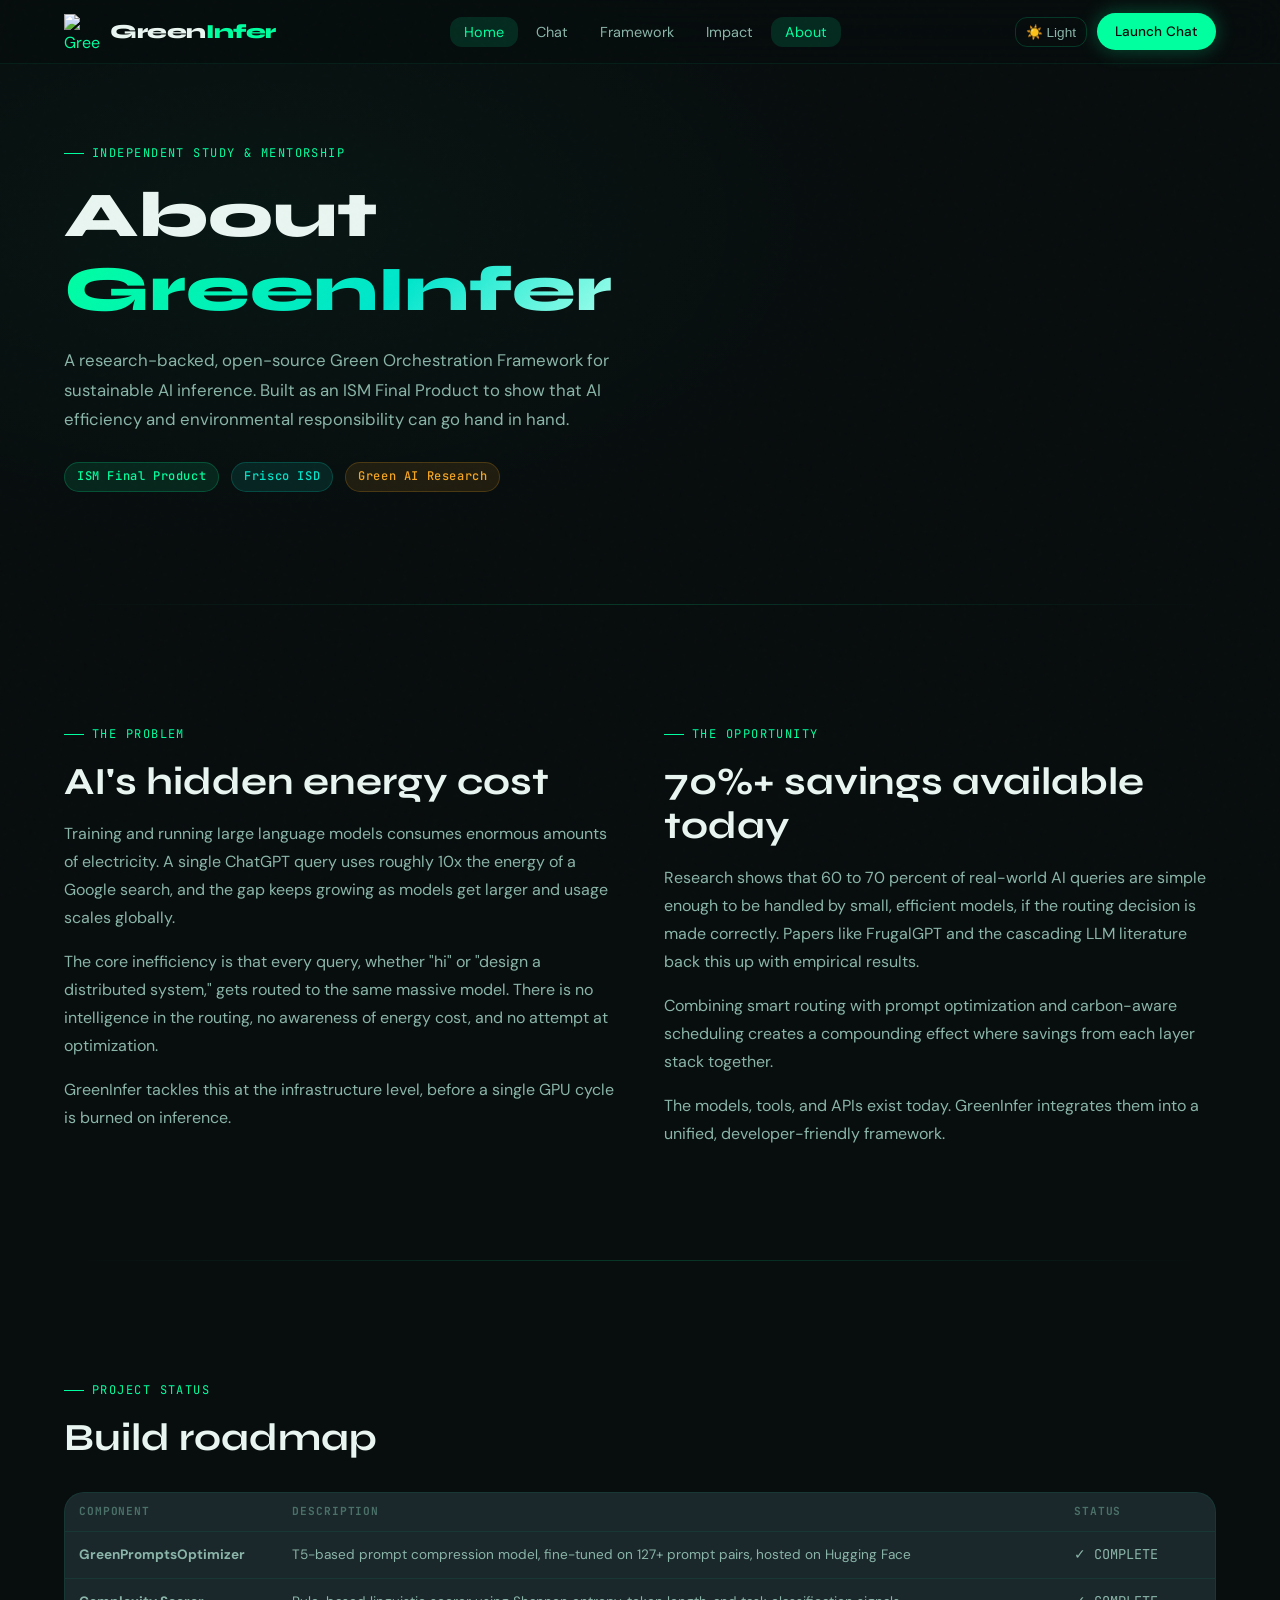
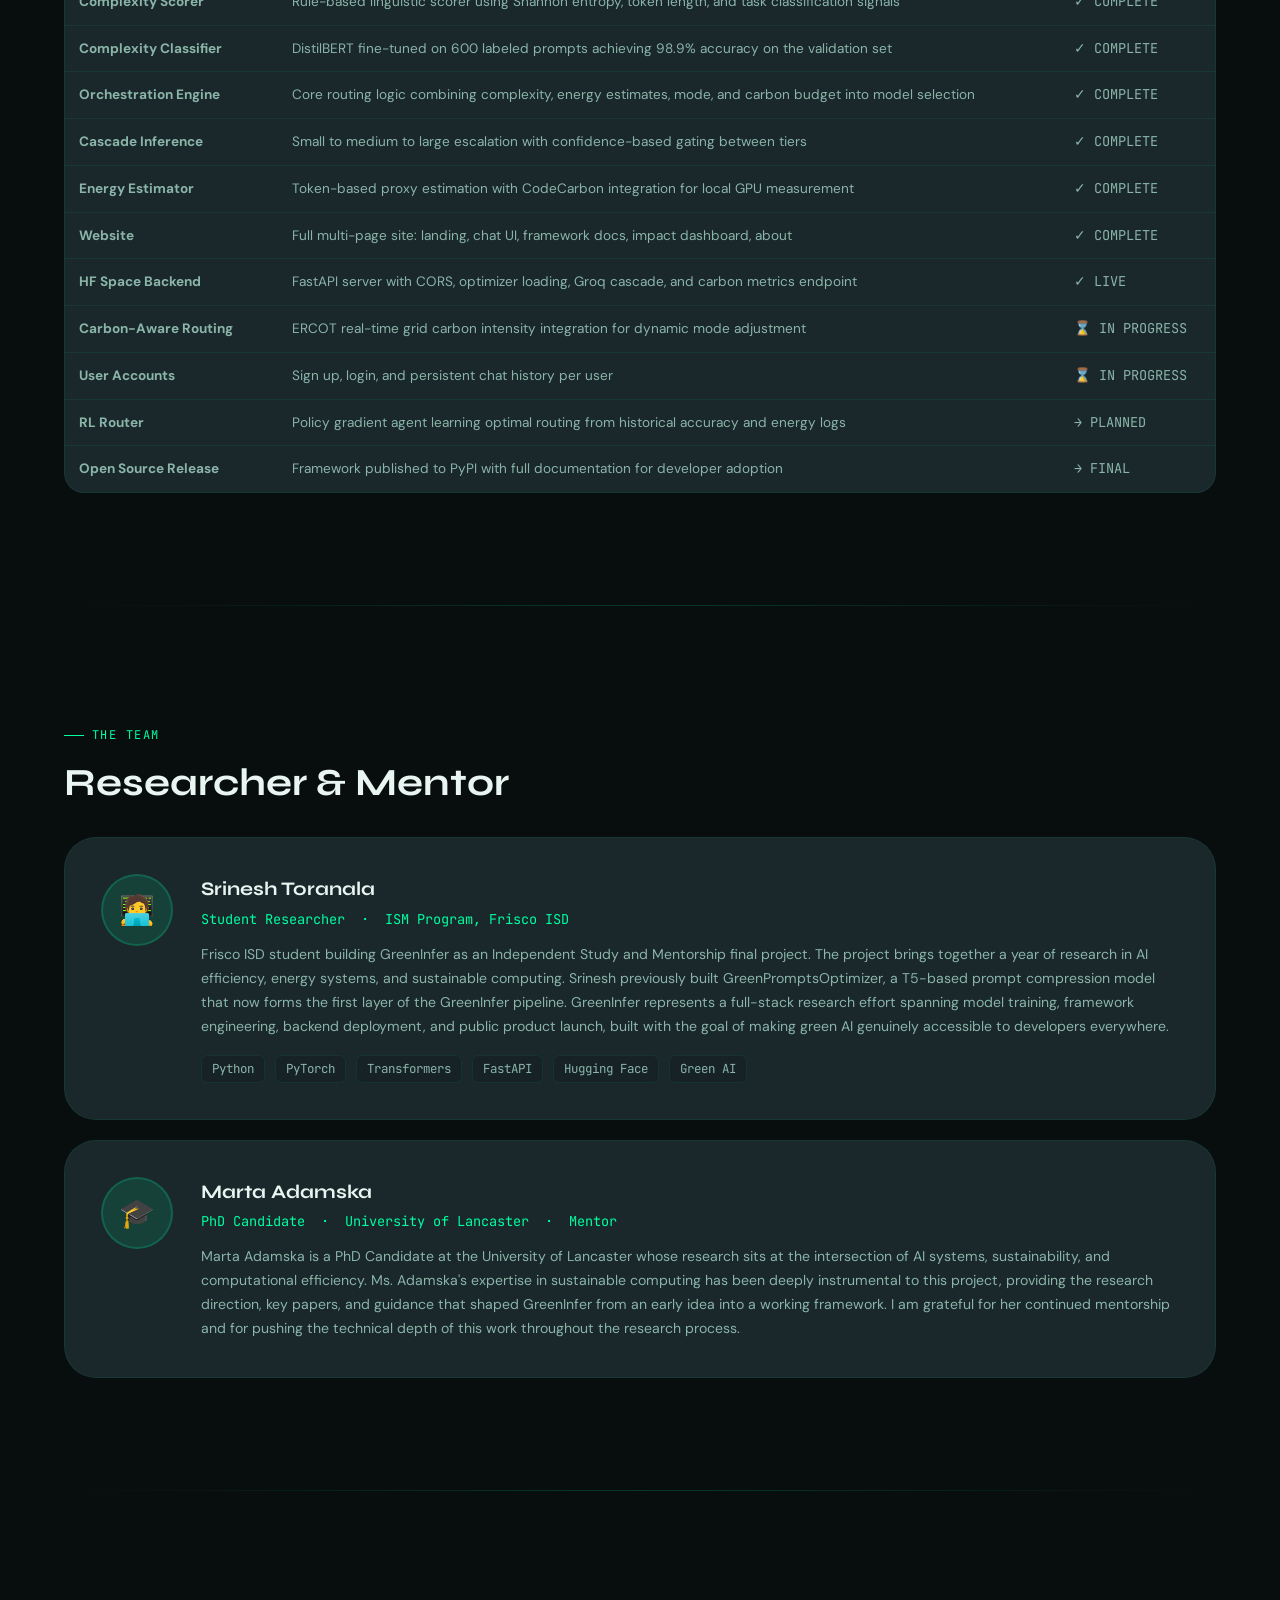
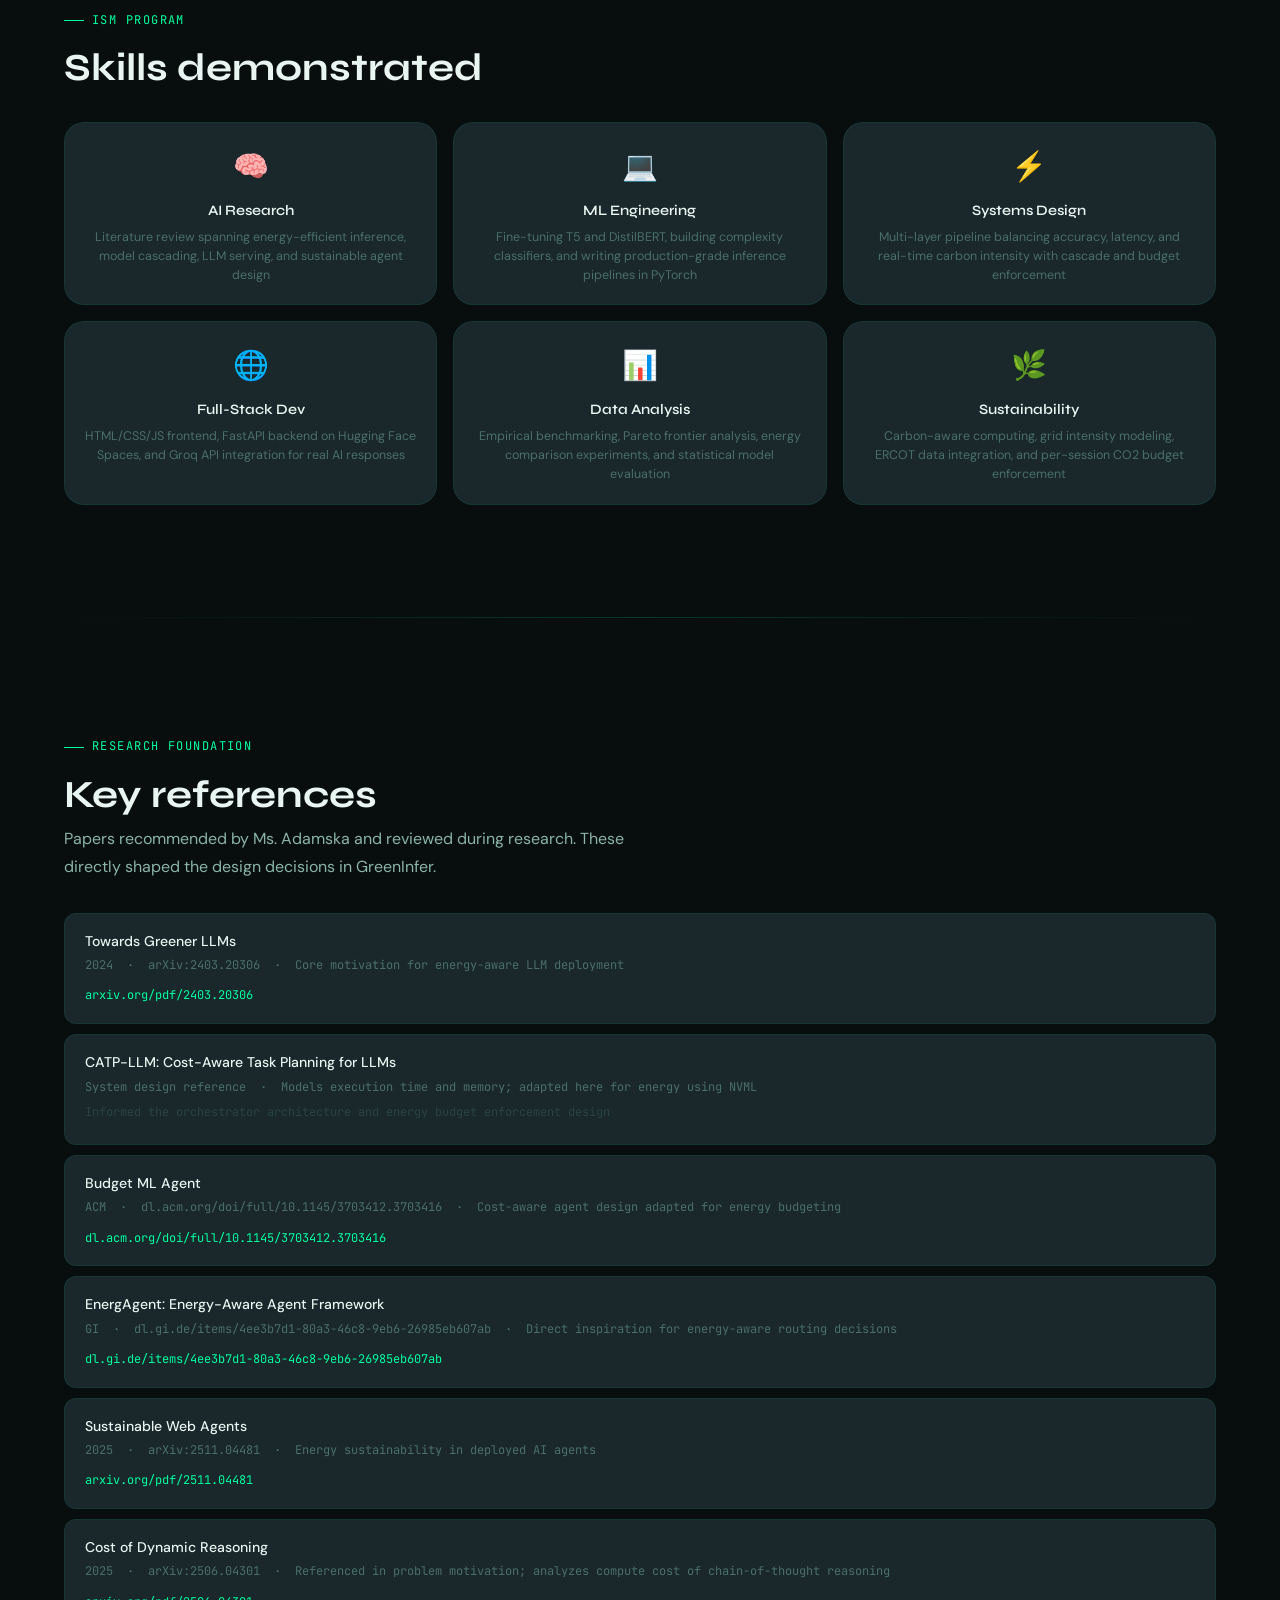
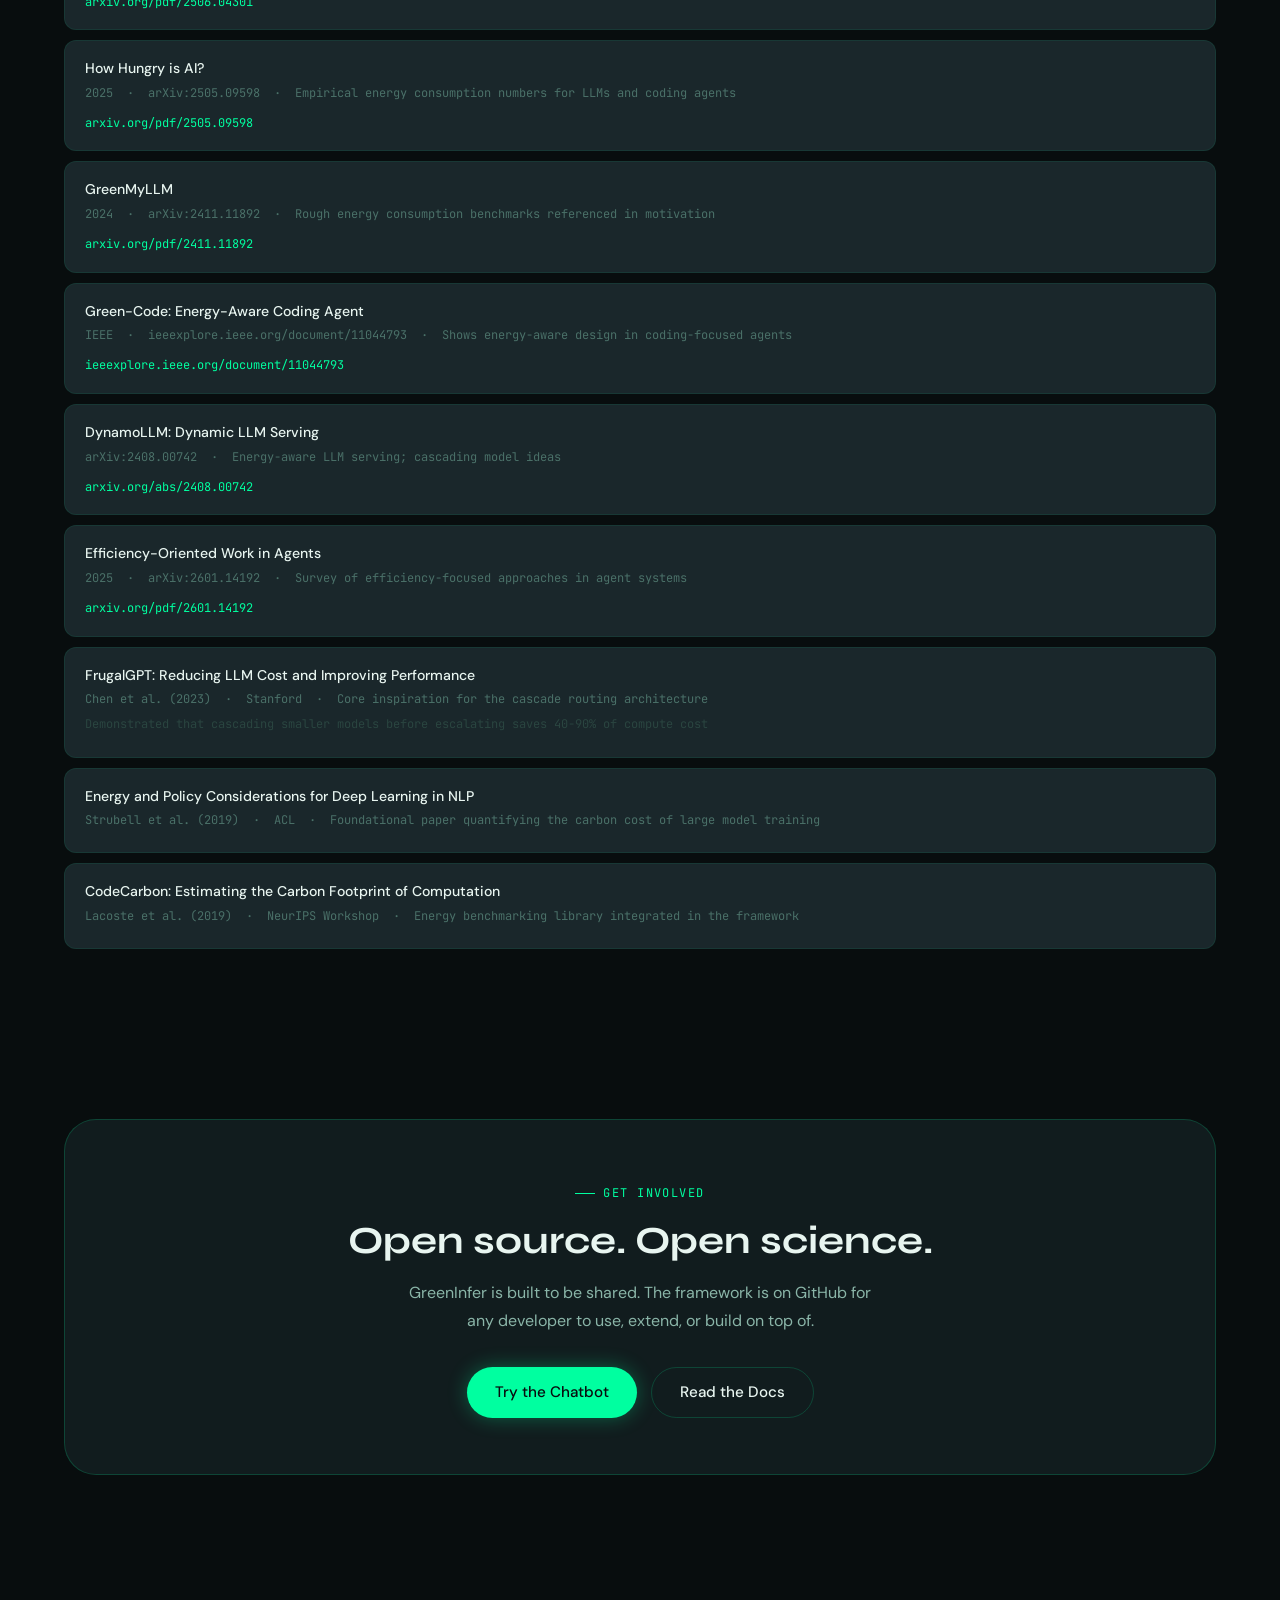
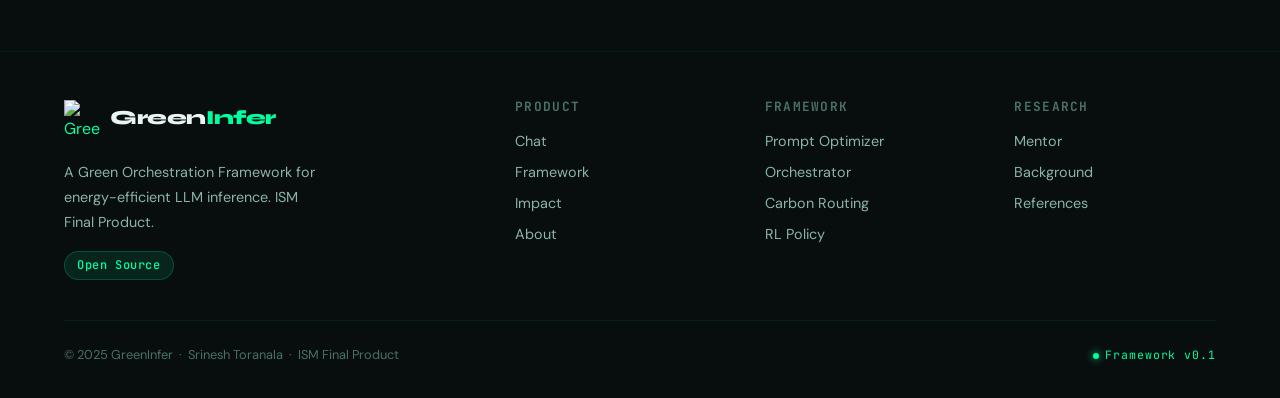
==== docs/about/index.html @ d9e554ce "Rename about.html to index.html" ====
<!DOCTYPE html>
<html lang="en">
<head>
  <meta charset="UTF-8"/>
  <meta name="viewport" content="width=device-width, initial-scale=1.0"/>
  <title>GreenInfer - About the Project</title>
  <meta name="description" content="About GreenInfer - an ISM final product by Srinesh Toranala building a green orchestration framework for sustainable AI."/>
  <style>
@import url('https://fonts.googleapis.com/css2?family=Syne:wght@400;600;700;800&family=DM+Sans:ital,wght@0,300;0,400;0,500;1,300&family=JetBrains+Mono:wght@300;400;500&display=swap');
:root{--bg-void:#080d0e;--bg-deep:#0b1214;--bg-surface:#111c1e;--bg-raised:#172226;--bg-card:#1a272b;--border:rgba(0,255,160,0.08);--border-mid:rgba(0,255,160,0.18);--border-bright:rgba(0,255,160,0.4);--green-core:#00ffa0;--green-soft:#00d484;--green-muted:#009b62;--green-dim:rgba(0,255,160,0.12);--green-glow:rgba(0,255,160,0.06);--teal-accent:#00e5cc;--amber-warn:#f5a623;--red-alert:#ff4d6d;--text-primary:#e8f5f0;--text-secondary:#8ab5a8;--text-muted:#4a7068;--text-dim:#2a4540;--font-display:'Syne',sans-serif;--font-body:'DM Sans',sans-serif;--font-mono:'JetBrains Mono',monospace;--radius-sm:6px;--radius-md:12px;--radius-lg:20px;--radius-xl:32px;--nav-height:64px}
*,*::before,*::after{box-sizing:border-box;margin:0;padding:0}
html{scroll-behavior:smooth}
body{font-family:var(--font-body);background:var(--bg-void);color:var(--text-primary);line-height:1.6;-webkit-font-smoothing:antialiased;overflow-x:hidden}
body.light{--bg-void:#f2f2f2;--bg-deep:#e8e8e8;--bg-surface:#dedede;--bg-raised:#d2d2d2;--bg-card:#c8c8c8;--border:rgba(0,0,0,0.10);--border-mid:rgba(0,0,0,0.18);--text-primary:#0d0d0d;--text-secondary:#1a1a1a;--text-muted:#444444;--text-dim:#666666;--green-core:#008050;--green-soft:#006840;--teal-accent:#006a60;--amber-warn:#b06010}
::-webkit-scrollbar{width:6px;height:6px}
::-webkit-scrollbar-track{background:var(--bg-deep)}
::-webkit-scrollbar-thumb{background:var(--green-muted);border-radius:3px}
::selection{background:rgba(0,255,160,0.2);color:var(--green-core)}
h1,h2,h3,h4,h5{font-family:var(--font-display);font-weight:700;line-height:1.15}
h1{font-size:clamp(2.4rem,5vw,4.2rem);font-weight:800}
h2{font-size:clamp(1.6rem,3vw,2.6rem)}
h3{font-size:clamp(1.1rem,2vw,1.5rem);font-weight:600}
p{color:var(--text-secondary);line-height:1.75}
a{color:var(--green-core);text-decoration:none}
a:hover{color:var(--teal-accent)}
code,pre{font-family:var(--font-mono)}
.mono{font-family:var(--font-mono)}
.green{color:var(--green-core)}
.teal{color:var(--teal-accent)}
.muted{color:var(--text-muted)}
.container{max-width:1200px;margin:0 auto;padding:0 24px}
.btn{display:inline-flex;align-items:center;gap:8px;padding:12px 28px;border-radius:var(--radius-xl);font-family:var(--font-body);font-weight:500;font-size:0.95rem;cursor:pointer;border:none;transition:all 0.2s ease;text-decoration:none;white-space:nowrap}
.btn-primary{background:var(--green-core);color:#080d0e;box-shadow:0 0 20px rgba(0,255,160,0.3)}
.btn-primary:hover{background:#1fffb0;color:#080d0e;transform:translateY(-1px)}
.btn-ghost{background:transparent;color:var(--text-primary);border:1px solid var(--border-mid)}
.btn-ghost:hover{border-color:var(--green-core);color:var(--green-core);background:var(--green-dim)}
.btn-sm{padding:8px 18px;font-size:0.85rem}
.card{background:var(--bg-card);border:1px solid var(--border);border-radius:var(--radius-lg);padding:28px;transition:border-color 0.2s,box-shadow 0.2s}
.card:hover{border-color:var(--border-mid)}
.badge{display:inline-flex;align-items:center;gap:6px;padding:4px 12px;border-radius:var(--radius-xl);font-size:0.75rem;font-weight:500;font-family:var(--font-mono);letter-spacing:0.05em}
.badge-green{background:rgba(0,255,160,0.1);color:var(--green-core);border:1px solid rgba(0,255,160,0.2)}
.badge-teal{background:rgba(0,229,204,0.1);color:var(--teal-accent);border:1px solid rgba(0,229,204,0.2)}
.badge-amber{background:rgba(245,166,35,0.1);color:var(--amber-warn);border:1px solid rgba(245,166,35,0.2)}
.divider{height:1px;background:linear-gradient(90deg,transparent,var(--border-mid),transparent);margin:48px 0}
@keyframes pulse-dot{0%,100%{opacity:1;transform:scale(1)}50%{opacity:0.4;transform:scale(0.7)}}
.pulse-dot{width:8px;height:8px;border-radius:50%;background:var(--green-core);animation:pulse-dot 1.6s ease-in-out infinite;display:inline-block}
.live-badge{display:inline-flex;align-items:center;gap:6px;font-family:var(--font-mono);font-size:0.72rem;color:var(--green-core);letter-spacing:0.08em}
.live-badge::before{content:'';width:6px;height:6px;border-radius:50%;background:var(--green-core);box-shadow:0 0 8px var(--green-core);animation:pulse-dot 1.4s ease-in-out infinite}
.tag{display:inline-block;padding:3px 10px;border-radius:var(--radius-sm);background:var(--bg-raised);color:var(--text-secondary);font-size:0.78rem;font-family:var(--font-mono);border:1px solid var(--border)}
.gradient-text{background:linear-gradient(135deg,var(--green-core) 0%,var(--teal-accent) 60%,#a8ffec 100%);-webkit-background-clip:text;-webkit-text-fill-color:transparent;background-clip:text}
body::before{content:'';position:fixed;inset:0;background-image:url("data:image/svg+xml,%3Csvg viewBox='0 0 200 200' xmlns='http://www.w3.org/2000/svg'%3E%3Cfilter id='n'%3E%3CfeTurbulence type='fractalNoise' baseFrequency='0.9' numOctaves='4' stitchTiles='stitch'/%3E%3C/filter%3E%3Crect width='100%25' height='100%25' filter='url(%23n)' opacity='0.025'/%3E%3C/svg%3E");pointer-events:none;z-index:9999;opacity:0.4}
.nav{position:fixed;top:0;left:0;right:0;z-index:1000;height:var(--nav-height);background:rgba(8,13,14,0.85);backdrop-filter:blur(20px) saturate(1.4);border-bottom:1px solid var(--border);display:flex;align-items:center;transition:background 0.3s}
body.light .nav{background:rgba(240,247,244,0.9)}
.nav-inner{width:100%;max-width:1200px;margin:0 auto;padding:0 24px;display:flex;align-items:center;justify-content:space-between;gap:24px}
.nav-logo{display:flex;align-items:center;gap:10px;text-decoration:none;flex-shrink:0}
.nav-logo-icon{width:36px;height:36px;flex-shrink:0}
.nav-logo-text{font-family:var(--font-display);font-weight:800;font-size:1.25rem;color:var(--text-primary);letter-spacing:-0.02em}
.nav-logo-text span{color:var(--green-core)}
.nav-links{display:flex;align-items:center;gap:4px;list-style:none}
.nav-links a{padding:6px 14px;border-radius:var(--radius-md);color:var(--text-secondary);font-size:0.9rem;font-weight:400;transition:all 0.15s}
.nav-links a:hover,.nav-links a.active{background:var(--green-dim);color:var(--green-core)}
.nav-actions{display:flex;align-items:center;gap:10px;flex-shrink:0}
.theme-toggle{background:none;border:1px solid var(--border-mid);color:var(--text-secondary);cursor:pointer;padding:6px 10px;border-radius:var(--radius-md);font-size:0.85rem;transition:all 0.15s;display:flex;align-items:center;gap:6px}
.theme-toggle:hover{border-color:var(--green-core);color:var(--green-core)}
.nav-mobile-toggle{display:none;background:none;border:none;color:var(--text-primary);cursor:pointer;padding:8px}
.footer{border-top:1px solid var(--border);padding:48px 0 32px;margin-top:80px}
.footer-inner{display:grid;grid-template-columns:2fr 1fr 1fr 1fr;gap:48px}
.footer-brand p{font-size:0.9rem;margin-top:12px;max-width:260px}
.footer-col h4{font-size:0.8rem;letter-spacing:0.1em;text-transform:uppercase;color:var(--text-muted);margin-bottom:16px;font-family:var(--font-mono)}
.footer-col a{display:block;color:var(--text-secondary);font-size:0.9rem;margin-bottom:8px;transition:color 0.15s}
.footer-col a:hover{color:var(--green-core)}
.footer-bottom{margin-top:40px;padding-top:24px;border-top:1px solid var(--border);display:flex;justify-content:space-between;align-items:center;font-size:0.8rem;color:var(--text-muted)}
@keyframes fadeUp{from{opacity:0;transform:translateY(24px)}to{opacity:1;transform:translateY(0)}}
@keyframes floatY{0%,100%{transform:translateY(0)}50%{transform:translateY(-8px)}}
.animate-fadeUp{animation:fadeUp 0.6s ease forwards}
.delay-1{animation-delay:0.1s;opacity:0}
.delay-2{animation-delay:0.2s;opacity:0}
.delay-3{animation-delay:0.3s;opacity:0}
.section{padding:96px 0}
.section-sm{padding:64px 0}
.section-label{display:inline-flex;align-items:center;gap:8px;font-family:var(--font-mono);font-size:0.75rem;letter-spacing:0.12em;text-transform:uppercase;color:var(--green-core);margin-bottom:16px}
.section-label::before{content:'';width:20px;height:1px;background:var(--green-core)}
.grid-2{display:grid;grid-template-columns:1fr 1fr;gap:24px}
.grid-3{display:grid;grid-template-columns:repeat(3,1fr);gap:24px}

/* Page-specific */
.about-hero{padding:calc(var(--nav-height) + 72px) 0 64px;position:relative}
.about-hero-bg{position:absolute;inset:0;background:radial-gradient(ellipse 50% 60% at 20% 40%,rgba(0,255,160,0.04),transparent);pointer-events:none}
.person-card{background:var(--bg-card);border:1px solid var(--border);border-radius:var(--radius-xl);padding:36px;display:flex;gap:28px;align-items:flex-start;transition:border-color 0.2s}
.person-card:hover{border-color:var(--border-mid)}
.person-avatar{width:72px;height:72px;border-radius:50%;background:var(--green-dim);border:2px solid var(--border-mid);display:flex;align-items:center;justify-content:center;font-size:1.8rem;flex-shrink:0}
.person-name{font-family:var(--font-display);font-weight:700;font-size:1.2rem;margin-bottom:4px}
.person-role{font-size:0.85rem;color:var(--green-core);font-family:var(--font-mono);margin-bottom:12px}
.person-bio{font-size:0.88rem;line-height:1.7;color:var(--text-secondary)}
.ism-grid{display:grid;grid-template-columns:repeat(3,1fr);gap:16px}
.ism-card{background:var(--bg-card);border:1px solid var(--border);border-radius:var(--radius-lg);padding:20px;text-align:center;transition:all 0.2s}
.ism-card:hover{border-color:var(--border-mid);transform:translateY(-2px)}
.ism-icon{font-size:1.8rem;margin-bottom:10px}
.ism-title{font-family:var(--font-display);font-weight:600;font-size:0.9rem;margin-bottom:6px}
.ism-desc{font-size:0.78rem;color:var(--text-muted);line-height:1.5}
.ref-item{padding:16px 20px;background:var(--bg-card);border:1px solid var(--border);border-radius:var(--radius-md);margin-bottom:10px;transition:all 0.15s}
.ref-item:hover{border-color:var(--border-mid);transform:translateX(4px)}
.ref-title{font-size:0.88rem;font-weight:500;color:var(--text-primary);margin-bottom:4px}
.ref-meta{font-size:0.75rem;color:var(--text-muted);font-family:var(--font-mono);margin-bottom:6px}
.ref-link{font-size:0.75rem;color:var(--green-core);font-family:var(--font-mono);word-break:break-all}
.ref-link:hover{color:var(--teal-accent)}
.built-table{width:100%;border-collapse:collapse}
.built-table th{padding:10px 14px;text-align:left;font-family:var(--font-mono);font-size:0.7rem;letter-spacing:0.08em;text-transform:uppercase;color:var(--text-muted);border-bottom:1px solid var(--border)}
.built-table td{padding:12px 14px;font-size:0.85rem;color:var(--text-secondary);border-bottom:1px solid var(--border);vertical-align:top}
.built-table tr:last-child td{border-bottom:none}
.built-table tr:hover td{background:rgba(0,255,160,0.02)}
.status-done{color:var(--green-core);font-family:var(--font-mono);font-size:0.78rem}
.status-wip{color:var(--amber-warn);font-family:var(--font-mono);font-size:0.78rem}
.status-next{color:var(--text-dim);font-family:var(--font-mono);font-size:0.78rem}
.scroll-reveal{opacity:0;transform:translateY(24px);transition:opacity 0.6s ease,transform 0.6s ease}
.scroll-reveal.visible{opacity:1;transform:translateY(0)}
@media(max-width:768px){.footer-inner{grid-template-columns:1fr;gap:32px}.footer-bottom{flex-direction:column;gap:8px;text-align:center}.grid-2,.grid-3{grid-template-columns:1fr}.ism-grid{grid-template-columns:1fr 1fr}.person-card{flex-direction:column}.nav-links{display:none}.nav-mobile-toggle{display:flex}}
@media(max-width:480px){.ism-grid{grid-template-columns:1fr}.container{padding:0 16px}}
  </style>
</head>
<body>

<nav class="nav">
  <div class="nav-inner">
    <a href="index.html" class="nav-logo">
      <img src="logo.svg" alt="GreenInfer Logo" class="nav-logo-icon"/>
      <span class="nav-logo-text">Green<span>Infer</span></span>
    </a>
    <ul class="nav-links">
      <li><a href="index.html">Home</a></li>
      <li><a href="chat.html">Chat</a></li>
      <li><a href="framework.html">Framework</a></li>
      <li><a href="impact.html">Impact</a></li>
      <li><a href="about.html" class="active">About</a></li>
    </ul>
    <div class="nav-actions">
      <button class="theme-toggle" id="theme-btn" aria-label="Toggle light mode">☀️ Light</button>
      <a href="chat.html" class="btn btn-primary btn-sm">Launch Chat</a>
    </div>
    <button class="nav-mobile-toggle" id="nav-toggle" aria-label="Toggle menu">
      <svg width="22" height="22" viewBox="0 0 22 22" fill="currentColor"><rect y="3" width="22" height="2" rx="1"/><rect y="10" width="22" height="2" rx="1"/><rect y="17" width="22" height="2" rx="1"/></svg>
    </button>
  </div>
</nav>

<section class="about-hero">
  <div class="about-hero-bg"></div>
  <div class="container">
    <div class="section-label">Independent Study &amp; Mentorship</div>
    <h1 class="animate-fadeUp" style="max-width:640px;margin-bottom:20px;">About<br/><span class="gradient-text">GreenInfer</span></h1>
    <p class="animate-fadeUp delay-1" style="max-width:580px;font-size:1.05rem;margin-bottom:28px;">A research-backed, open-source Green Orchestration Framework for sustainable AI inference. Built as an ISM Final Product to show that AI efficiency and environmental responsibility can go hand in hand.</p>
    <div class="animate-fadeUp delay-2" style="display:flex;gap:12px;flex-wrap:wrap;">
      <span class="badge badge-green">ISM Final Product</span>
      <span class="badge badge-teal">Frisco ISD</span>
      <span class="badge badge-amber">Green AI Research</span>
    </div>
  </div>
</section>

<div class="container"><div class="divider"></div></div>

<section class="section-sm" id="background">
  <div class="container">
    <div class="grid-2" style="gap:48px;align-items:start;">
      <div>
        <div class="section-label">The Problem</div>
        <h2 style="margin-bottom:16px;">AI's hidden energy cost</h2>
        <p style="margin-bottom:16px;">Training and running large language models consumes enormous amounts of electricity. A single ChatGPT query uses roughly 10x the energy of a Google search, and the gap keeps growing as models get larger and usage scales globally.</p>
        <p style="margin-bottom:16px;">The core inefficiency is that every query, whether "hi" or "design a distributed system," gets routed to the same massive model. There is no intelligence in the routing, no awareness of energy cost, and no attempt at optimization.</p>
        <p>GreenInfer tackles this at the infrastructure level, before a single GPU cycle is burned on inference.</p>
      </div>
      <div>
        <div class="section-label">The Opportunity</div>
        <h2 style="margin-bottom:16px;">70%+ savings available today</h2>
        <p style="margin-bottom:16px;">Research shows that 60 to 70 percent of real-world AI queries are simple enough to be handled by small, efficient models, if the routing decision is made correctly. Papers like FrugalGPT and the cascading LLM literature back this up with empirical results.</p>
        <p style="margin-bottom:16px;">Combining smart routing with prompt optimization and carbon-aware scheduling creates a compounding effect where savings from each layer stack together.</p>
        <p>The models, tools, and APIs exist today. GreenInfer integrates them into a unified, developer-friendly framework.</p>
      </div>
    </div>
  </div>
</section>

<div class="container"><div class="divider"></div></div>

<section class="section-sm">
  <div class="container">
    <div class="section-label">Project Status</div>
    <h2 style="margin-bottom:32px;">Build roadmap</h2>
    <div style="background:var(--bg-card);border:1px solid var(--border);border-radius:var(--radius-lg);overflow:hidden;" class="scroll-reveal">
      <table class="built-table">
        <thead><tr><th>Component</th><th>Description</th><th>Status</th></tr></thead>
        <tbody>
          <tr><td><strong>GreenPromptsOptimizer</strong></td><td>T5-based prompt compression model, fine-tuned on 127+ prompt pairs, hosted on Hugging Face</td><td class="status-done">&#10003; COMPLETE</td></tr>
          <tr><td><strong>Complexity Scorer</strong></td><td>Rule-based linguistic scorer using Shannon entropy, token length, and task classification signals</td><td class="status-done">&#10003; COMPLETE</td></tr>
          <tr><td><strong>Complexity Classifier</strong></td><td>DistilBERT fine-tuned on 600 labeled prompts achieving 98.9% accuracy on the validation set</td><td class="status-done">&#10003; COMPLETE</td></tr>
          <tr><td><strong>Orchestration Engine</strong></td><td>Core routing logic combining complexity, energy estimates, mode, and carbon budget into model selection</td><td class="status-done">&#10003; COMPLETE</td></tr>
          <tr><td><strong>Cascade Inference</strong></td><td>Small to medium to large escalation with confidence-based gating between tiers</td><td class="status-done">&#10003; COMPLETE</td></tr>
          <tr><td><strong>Energy Estimator</strong></td><td>Token-based proxy estimation with CodeCarbon integration for local GPU measurement</td><td class="status-done">&#10003; COMPLETE</td></tr>
          <tr><td><strong>Website</strong></td><td>Full multi-page site: landing, chat UI, framework docs, impact dashboard, about</td><td class="status-done">&#10003; COMPLETE</td></tr>
          <tr><td><strong>HF Space Backend</strong></td><td>FastAPI server with CORS, optimizer loading, Groq cascade, and carbon metrics endpoint</td><td class="status-done">&#10003; LIVE</td></tr>
          <tr><td><strong>Carbon-Aware Routing</strong></td><td>ERCOT real-time grid carbon intensity integration for dynamic mode adjustment</td><td class="status-wip">&#8987; IN PROGRESS</td></tr>
          <tr><td><strong>User Accounts</strong></td><td>Sign up, login, and persistent chat history per user</td><td class="status-wip">&#8987; IN PROGRESS</td></tr>
          <tr><td><strong>RL Router</strong></td><td>Policy gradient agent learning optimal routing from historical accuracy and energy logs</td><td class="status-next">&#8594; PLANNED</td></tr>
          <tr><td><strong>Open Source Release</strong></td><td>Framework published to PyPI with full documentation for developer adoption</td><td class="status-next">&#8594; FINAL</td></tr>
        </tbody>
      </table>
    </div>
  </div>
</section>

<div class="container"><div class="divider"></div></div>

<section class="section-sm">
  <div class="container">
    <div class="section-label">The Team</div>
    <h2 style="margin-bottom:32px;">Researcher &amp; Mentor</h2>
    <div style="display:flex;flex-direction:column;gap:20px;">

      <div class="person-card scroll-reveal">
        <div class="person-avatar">&#129489;&#8205;&#128187;</div>
        <div>
          <div class="person-name">Srinesh Toranala</div>
          <div class="person-role">Student Researcher &nbsp;&#183;&nbsp; ISM Program, Frisco ISD</div>
          <p class="person-bio">Frisco ISD student building GreenInfer as an Independent Study and Mentorship final project. The project brings together a year of research in AI efficiency, energy systems, and sustainable computing. Srinesh previously built GreenPromptsOptimizer, a T5-based prompt compression model that now forms the first layer of the GreenInfer pipeline. GreenInfer represents a full-stack research effort spanning model training, framework engineering, backend deployment, and public product launch, built with the goal of making green AI genuinely accessible to developers everywhere.</p>
          <div style="margin-top:16px;display:flex;gap:10px;flex-wrap:wrap;">
            <span class="tag">Python</span><span class="tag">PyTorch</span><span class="tag">Transformers</span><span class="tag">FastAPI</span><span class="tag">Hugging Face</span><span class="tag">Green AI</span>
          </div>
        </div>
      </div>

      <div class="person-card scroll-reveal" id="mentor">
        <div class="person-avatar">&#127891;</div>
        <div>
          <div class="person-name">Marta Adamska</div>
          <div class="person-role">PhD Candidate &nbsp;&#183;&nbsp; University of Lancaster &nbsp;&#183;&nbsp; Mentor</div>
          <p class="person-bio">Marta Adamska is a PhD Candidate at the University of Lancaster whose research sits at the intersection of AI systems, sustainability, and computational efficiency. Ms. Adamska's expertise in sustainable computing has been deeply instrumental to this project, providing the research direction, key papers, and guidance that shaped GreenInfer from an early idea into a working framework. I am grateful for her continued mentorship and for pushing the technical depth of this work throughout the research process.</p>
        </div>
      </div>
    </div>
  </div>
</section>

<div class="container"><div class="divider"></div></div>

<section class="section-sm">
  <div class="container">
    <div class="section-label">ISM Program</div>
    <h2 style="margin-bottom:32px;">Skills demonstrated</h2>
    <div class="ism-grid scroll-reveal">
      <div class="ism-card"><div class="ism-icon">&#129504;</div><div class="ism-title">AI Research</div><div class="ism-desc">Literature review spanning energy-efficient inference, model cascading, LLM serving, and sustainable agent design</div></div>
      <div class="ism-card"><div class="ism-icon">&#128187;</div><div class="ism-title">ML Engineering</div><div class="ism-desc">Fine-tuning T5 and DistilBERT, building complexity classifiers, and writing production-grade inference pipelines in PyTorch</div></div>
      <div class="ism-card"><div class="ism-icon">&#9889;</div><div class="ism-title">Systems Design</div><div class="ism-desc">Multi-layer pipeline balancing accuracy, latency, and real-time carbon intensity with cascade and budget enforcement</div></div>
      <div class="ism-card"><div class="ism-icon">&#127760;</div><div class="ism-title">Full-Stack Dev</div><div class="ism-desc">HTML/CSS/JS frontend, FastAPI backend on Hugging Face Spaces, and Groq API integration for real AI responses</div></div>
      <div class="ism-card"><div class="ism-icon">&#128202;</div><div class="ism-title">Data Analysis</div><div class="ism-desc">Empirical benchmarking, Pareto frontier analysis, energy comparison experiments, and statistical model evaluation</div></div>
      <div class="ism-card"><div class="ism-icon">&#127807;</div><div class="ism-title">Sustainability</div><div class="ism-desc">Carbon-aware computing, grid intensity modeling, ERCOT data integration, and per-session CO2 budget enforcement</div></div>
    </div>
  </div>
</section>

<div class="container"><div class="divider"></div></div>

<section class="section-sm" id="papers">
  <div class="container">
    <div class="section-label">Research Foundation</div>
    <h2 style="margin-bottom:8px;">Key references</h2>
    <p style="margin-bottom:32px;max-width:600px;">Papers recommended by Ms. Adamska and reviewed during research. These directly shaped the design decisions in GreenInfer.</p>
    <div class="scroll-reveal">

      <div class="ref-item">
        <div class="ref-title">Towards Greener LLMs</div>
        <div class="ref-meta">2024 &nbsp;&#183;&nbsp; arXiv:2403.20306 &nbsp;&#183;&nbsp; Core motivation for energy-aware LLM deployment</div>
        <a href="https://arxiv.org/pdf/2403.20306" target="_blank" rel="noopener" class="ref-link">arxiv.org/pdf/2403.20306</a>
      </div>

      <div class="ref-item">
        <div class="ref-title">CATP-LLM: Cost-Aware Task Planning for LLMs</div>
        <div class="ref-meta">System design reference &nbsp;&#183;&nbsp; Models execution time and memory; adapted here for energy using NVML</div>
        <div class="ref-meta" style="margin-top:4px;color:var(--text-dim)">Informed the orchestrator architecture and energy budget enforcement design</div>
      </div>

      <div class="ref-item">
        <div class="ref-title">Budget ML Agent</div>
        <div class="ref-meta">ACM &nbsp;&#183;&nbsp; dl.acm.org/doi/full/10.1145/3703412.3703416 &nbsp;&#183;&nbsp; Cost-aware agent design adapted for energy budgeting</div>
        <a href="https://dl.acm.org/doi/full/10.1145/3703412.3703416" target="_blank" rel="noopener" class="ref-link">dl.acm.org/doi/full/10.1145/3703412.3703416</a>
      </div>

      <div class="ref-item">
        <div class="ref-title">EnergAgent: Energy-Aware Agent Framework</div>
        <div class="ref-meta">GI &nbsp;&#183;&nbsp; dl.gi.de/items/4ee3b7d1-80a3-46c8-9eb6-26985eb607ab &nbsp;&#183;&nbsp; Direct inspiration for energy-aware routing decisions</div>
        <a href="https://dl.gi.de/items/4ee3b7d1-80a3-46c8-9eb6-26985eb607ab" target="_blank" rel="noopener" class="ref-link">dl.gi.de/items/4ee3b7d1-80a3-46c8-9eb6-26985eb607ab</a>
      </div>

      <div class="ref-item">
        <div class="ref-title">Sustainable Web Agents</div>
        <div class="ref-meta">2025 &nbsp;&#183;&nbsp; arXiv:2511.04481 &nbsp;&#183;&nbsp; Energy sustainability in deployed AI agents</div>
        <a href="https://arxiv.org/pdf/2511.04481" target="_blank" rel="noopener" class="ref-link">arxiv.org/pdf/2511.04481</a>
      </div>

      <div class="ref-item">
        <div class="ref-title">Cost of Dynamic Reasoning</div>
        <div class="ref-meta">2025 &nbsp;&#183;&nbsp; arXiv:2506.04301 &nbsp;&#183;&nbsp; Referenced in problem motivation; analyzes compute cost of chain-of-thought reasoning</div>
        <a href="https://arxiv.org/pdf/2506.04301" target="_blank" rel="noopener" class="ref-link">arxiv.org/pdf/2506.04301</a>
      </div>

      <div class="ref-item">
        <div class="ref-title">How Hungry is AI?</div>
        <div class="ref-meta">2025 &nbsp;&#183;&nbsp; arXiv:2505.09598 &nbsp;&#183;&nbsp; Empirical energy consumption numbers for LLMs and coding agents</div>
        <a href="https://arxiv.org/pdf/2505.09598" target="_blank" rel="noopener" class="ref-link">arxiv.org/pdf/2505.09598</a>
      </div>

      <div class="ref-item">
        <div class="ref-title">GreenMyLLM</div>
        <div class="ref-meta">2024 &nbsp;&#183;&nbsp; arXiv:2411.11892 &nbsp;&#183;&nbsp; Rough energy consumption benchmarks referenced in motivation</div>
        <a href="https://arxiv.org/pdf/2411.11892" target="_blank" rel="noopener" class="ref-link">arxiv.org/pdf/2411.11892</a>
      </div>

      <div class="ref-item">
        <div class="ref-title">Green-Code: Energy-Aware Coding Agent</div>
        <div class="ref-meta">IEEE &nbsp;&#183;&nbsp; ieeexplore.ieee.org/document/11044793 &nbsp;&#183;&nbsp; Shows energy-aware design in coding-focused agents</div>
        <a href="https://ieeexplore.ieee.org/document/11044793" target="_blank" rel="noopener" class="ref-link">ieeexplore.ieee.org/document/11044793</a>
      </div>

      <div class="ref-item">
        <div class="ref-title">DynamoLLM: Dynamic LLM Serving</div>
        <div class="ref-meta">arXiv:2408.00742 &nbsp;&#183;&nbsp; Energy-aware LLM serving; cascading model ideas</div>
        <a href="https://arxiv.org/abs/2408.00742" target="_blank" rel="noopener" class="ref-link">arxiv.org/abs/2408.00742</a>
      </div>

      <div class="ref-item">
        <div class="ref-title">Efficiency-Oriented Work in Agents</div>
        <div class="ref-meta">2025 &nbsp;&#183;&nbsp; arXiv:2601.14192 &nbsp;&#183;&nbsp; Survey of efficiency-focused approaches in agent systems</div>
        <a href="https://arxiv.org/pdf/2601.14192" target="_blank" rel="noopener" class="ref-link">arxiv.org/pdf/2601.14192</a>
      </div>

      <div class="ref-item">
        <div class="ref-title">FrugalGPT: Reducing LLM Cost and Improving Performance</div>
        <div class="ref-meta">Chen et al. (2023) &nbsp;&#183;&nbsp; Stanford &nbsp;&#183;&nbsp; Core inspiration for the cascade routing architecture</div>
        <div class="ref-meta" style="margin-top:4px;color:var(--text-dim)">Demonstrated that cascading smaller models before escalating saves 40-90% of compute cost</div>
      </div>

      <div class="ref-item">
        <div class="ref-title">Energy and Policy Considerations for Deep Learning in NLP</div>
        <div class="ref-meta">Strubell et al. (2019) &nbsp;&#183;&nbsp; ACL &nbsp;&#183;&nbsp; Foundational paper quantifying the carbon cost of large model training</div>
      </div>

      <div class="ref-item">
        <div class="ref-title">CodeCarbon: Estimating the Carbon Footprint of Computation</div>
        <div class="ref-meta">Lacoste et al. (2019) &nbsp;&#183;&nbsp; NeurIPS Workshop &nbsp;&#183;&nbsp; Energy benchmarking library integrated in the framework</div>
      </div>

    </div>
  </div>
</section>

<section class="section">
  <div class="container">
    <div style="background:var(--bg-surface);border:1px solid var(--border-mid);border-radius:var(--radius-xl);padding:56px;text-align:center;" class="scroll-reveal">
      <div class="section-label" style="justify-content:center;">Get Involved</div>
      <h2 style="margin-bottom:16px;">Open source. Open science.</h2>
      <p style="max-width:480px;margin:0 auto 32px;">GreenInfer is built to be shared. The framework is on GitHub for any developer to use, extend, or build on top of.</p>
      <div style="display:flex;gap:14px;justify-content:center;flex-wrap:wrap;">
        <a href="chat.html" class="btn btn-primary">Try the Chatbot</a>
        <a href="framework.html" class="btn btn-ghost">Read the Docs</a>
      </div>
    </div>
  </div>
</section>

<footer class="footer">
  <div class="container">
    <div class="footer-inner">
      <div class="footer-brand">
        <a href="index.html" class="nav-logo" style="margin-bottom:12px;display:inline-flex;">
          <img src="logo.svg" alt="GreenInfer" class="nav-logo-icon"/>
          <span class="nav-logo-text">Green<span>Infer</span></span>
        </a>
        <p>A Green Orchestration Framework for energy-efficient LLM inference. ISM Final Product.</p>
        <div style="margin-top:16px;"><span class="badge badge-green">Open Source</span></div>
      </div>
      <div class="footer-col">
        <h4>Product</h4>
        <a href="chat.html">Chat</a><a href="framework.html">Framework</a><a href="impact.html">Impact</a><a href="about.html">About</a>
      </div>
      <div class="footer-col">
        <h4>Framework</h4>
        <a href="framework.html#optimizer">Prompt Optimizer</a><a href="framework.html#orchestrator">Orchestrator</a><a href="framework.html#routing">Carbon Routing</a><a href="framework.html#rl">RL Policy</a>
      </div>
      <div class="footer-col">
        <h4>Research</h4>
        <a href="#mentor">Mentor</a><a href="#background">Background</a><a href="#papers">References</a>
      </div>
    </div>
    <div class="footer-bottom">
      <span>&#169; 2025 GreenInfer &nbsp;&#183;&nbsp; Srinesh Toranala &nbsp;&#183;&nbsp; ISM Final Product</span>
      <span class="live-badge">Framework v0.1</span>
    </div>
  </div>
</footer>

<script>
function setActiveNav(){const p=window.location.pathname.split('/').pop()||'index.html';document.querySelectorAll('.nav-links a').forEach(a=>{if(a.getAttribute('href')===p)a.classList.add('active')})}
function initScrollReveal(){const o=new IntersectionObserver(e=>{e.forEach(en=>{if(en.isIntersecting){en.target.classList.add('visible');o.unobserve(en.target)}})},{threshold:0.1,rootMargin:'0px 0px -40px 0px'});document.querySelectorAll('.scroll-reveal').forEach(el=>o.observe(el))}
function initMobileNav(){const t=document.getElementById('nav-toggle');const n=document.querySelector('.nav-links');if(!t)return;t.addEventListener('click',()=>{n.style.display=n.style.display==='flex'?'none':'flex';n.style.flexDirection='column';n.style.position='absolute';n.style.top='64px';n.style.left='0';n.style.right='0';n.style.background='rgba(8,13,14,0.98)';n.style.padding='16px';n.style.borderBottom='1px solid rgba(0,255,160,0.1)'})}
function initTheme(){const btn=document.getElementById('theme-btn');const saved=localStorage.getItem('gi-theme');if(saved==='light'){document.body.classList.add('light');btn.textContent='🌙 Dark'}btn.addEventListener('click',()=>{document.body.classList.toggle('light');const isLight=document.body.classList.contains('light');localStorage.setItem('gi-theme',isLight?'light':'dark');btn.textContent=isLight?'🌙 Dark':'☀️ Light'})}
document.addEventListener('DOMContentLoaded',()=>{setActiveNav();initScrollReveal();initMobileNav();initTheme()});
</script>
</body>
</html>
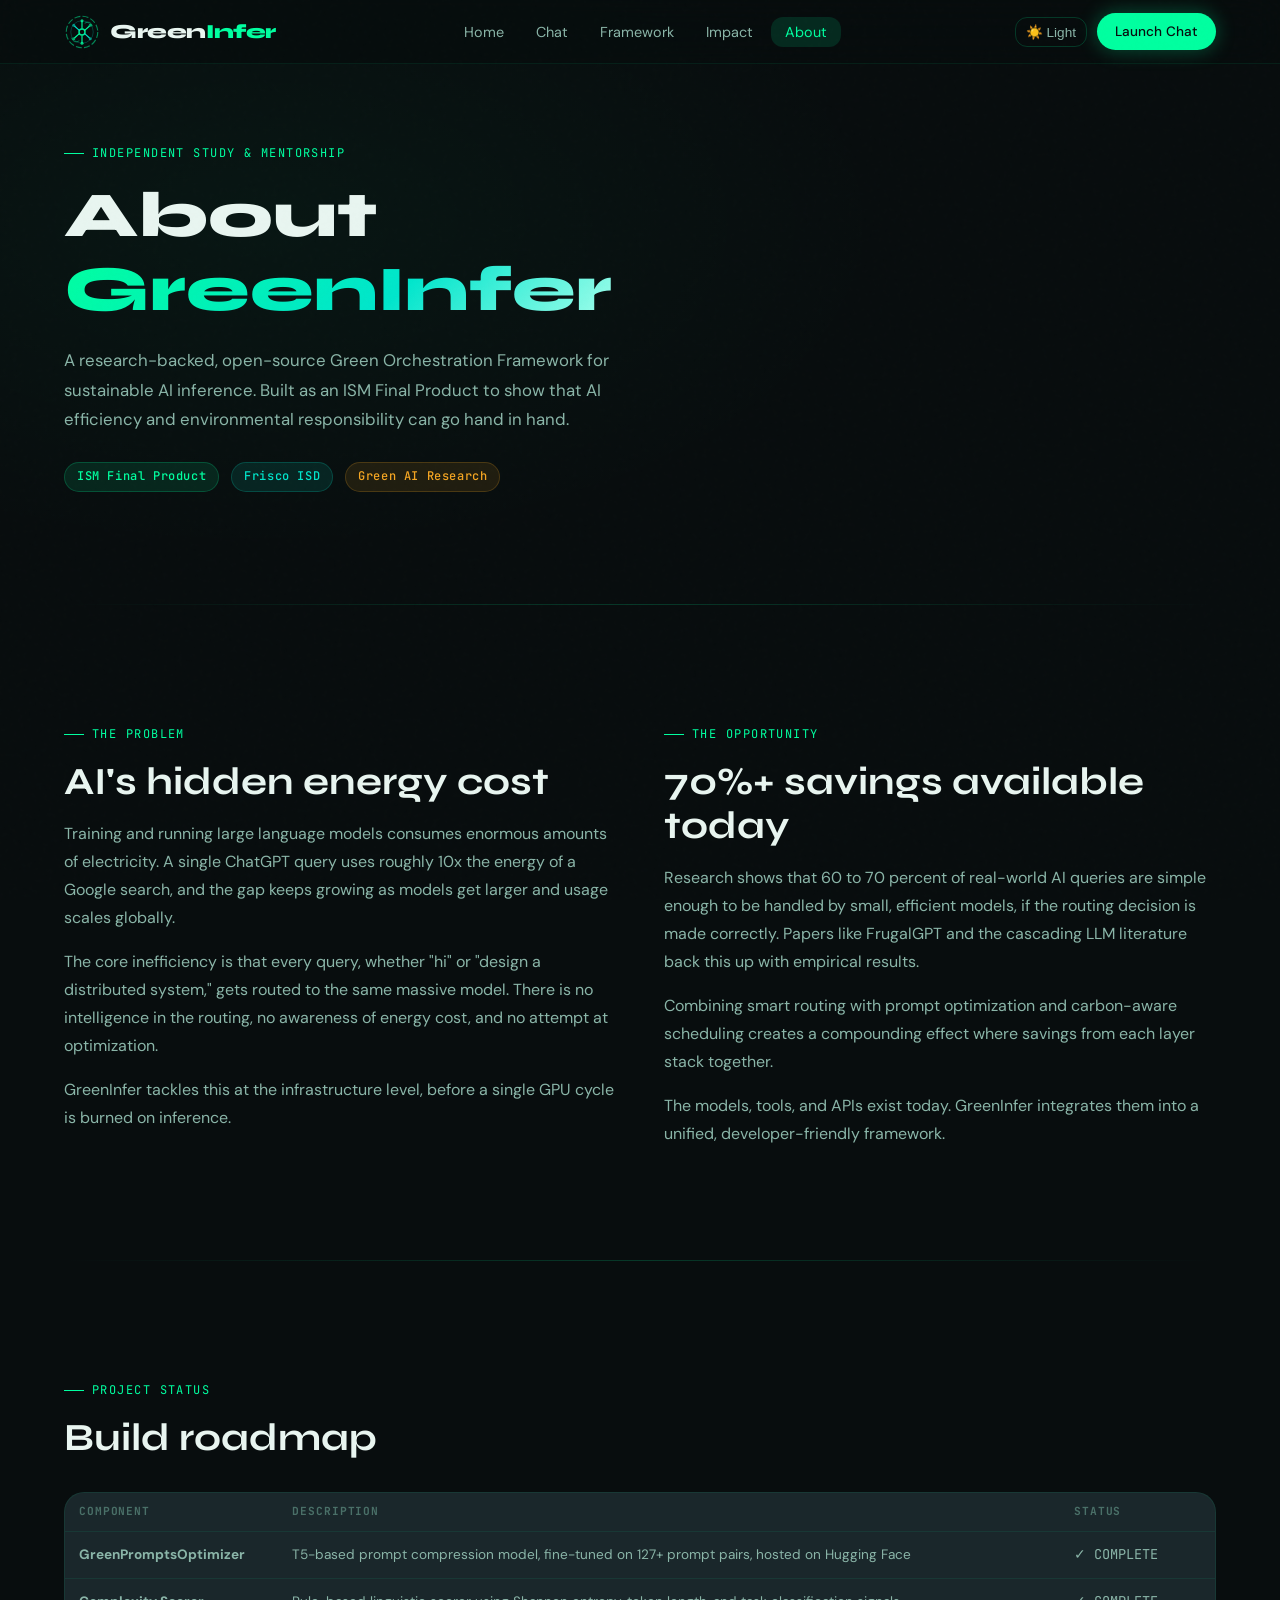
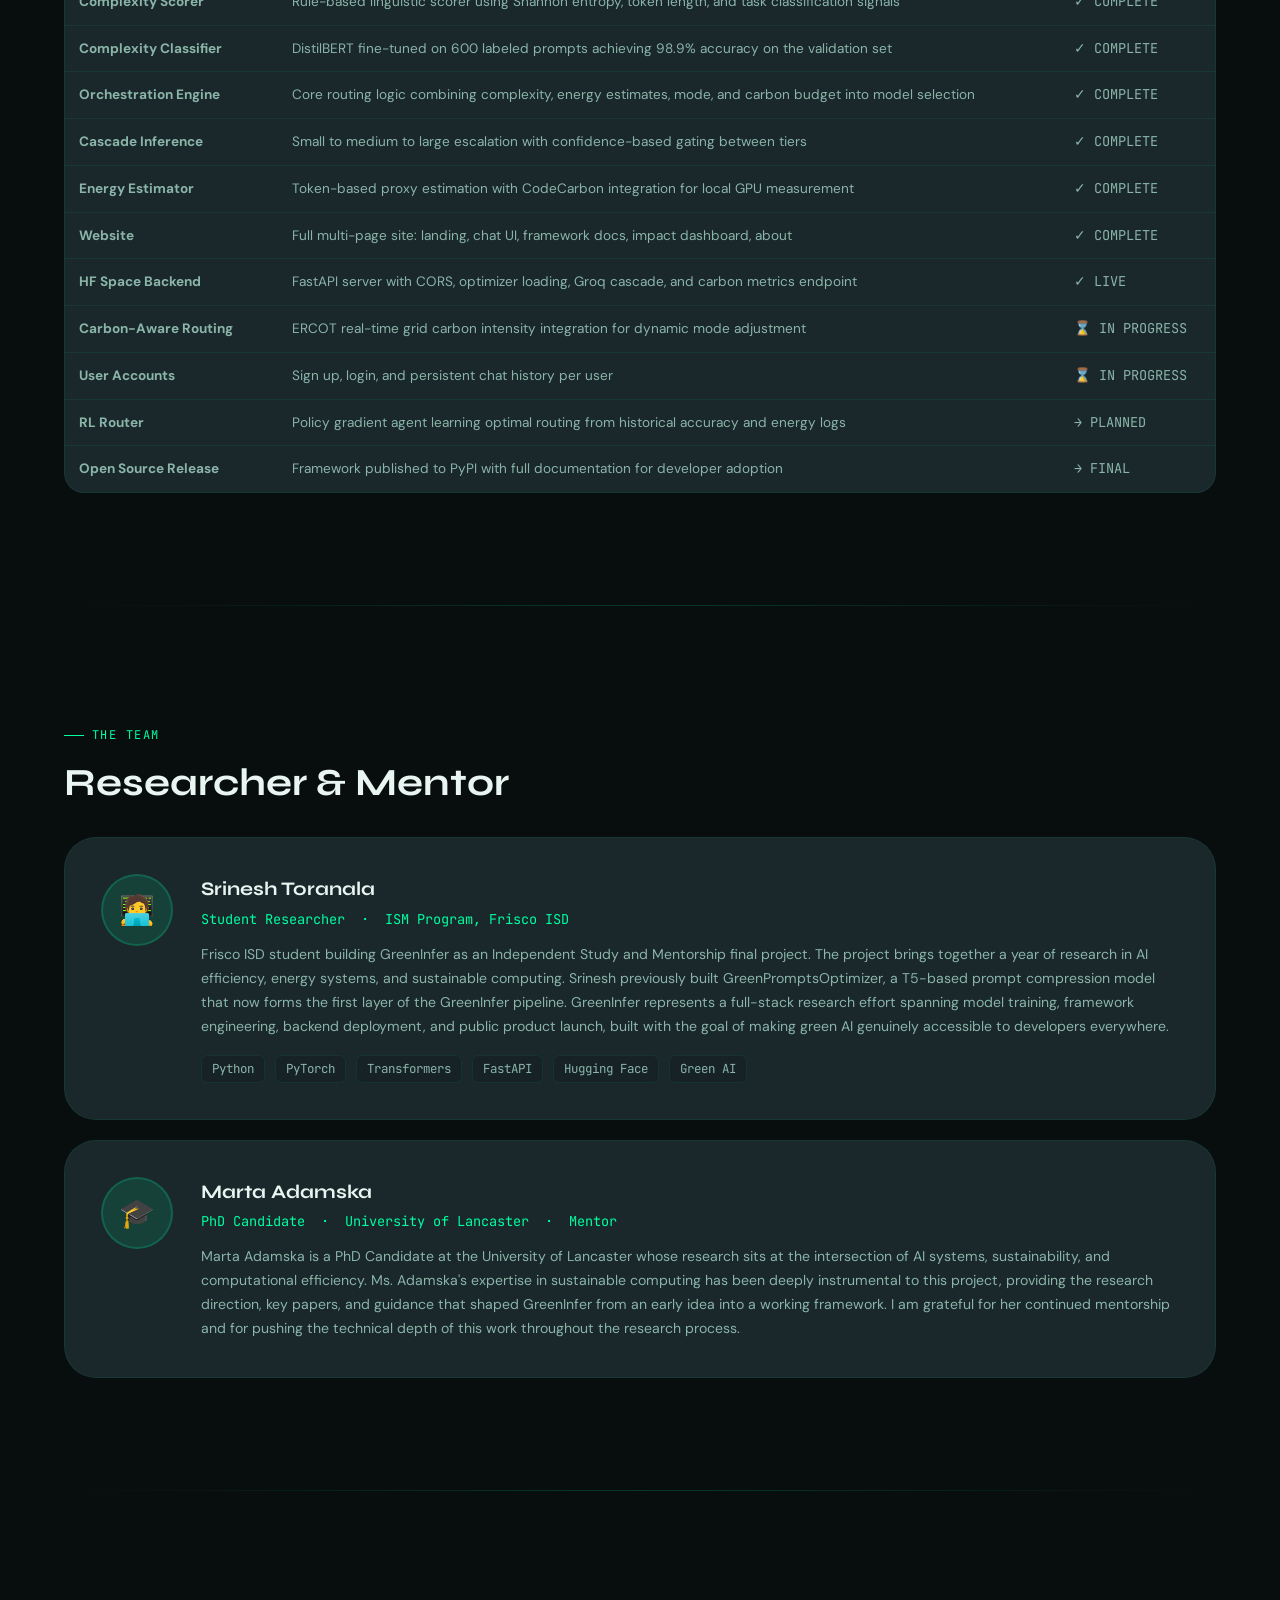
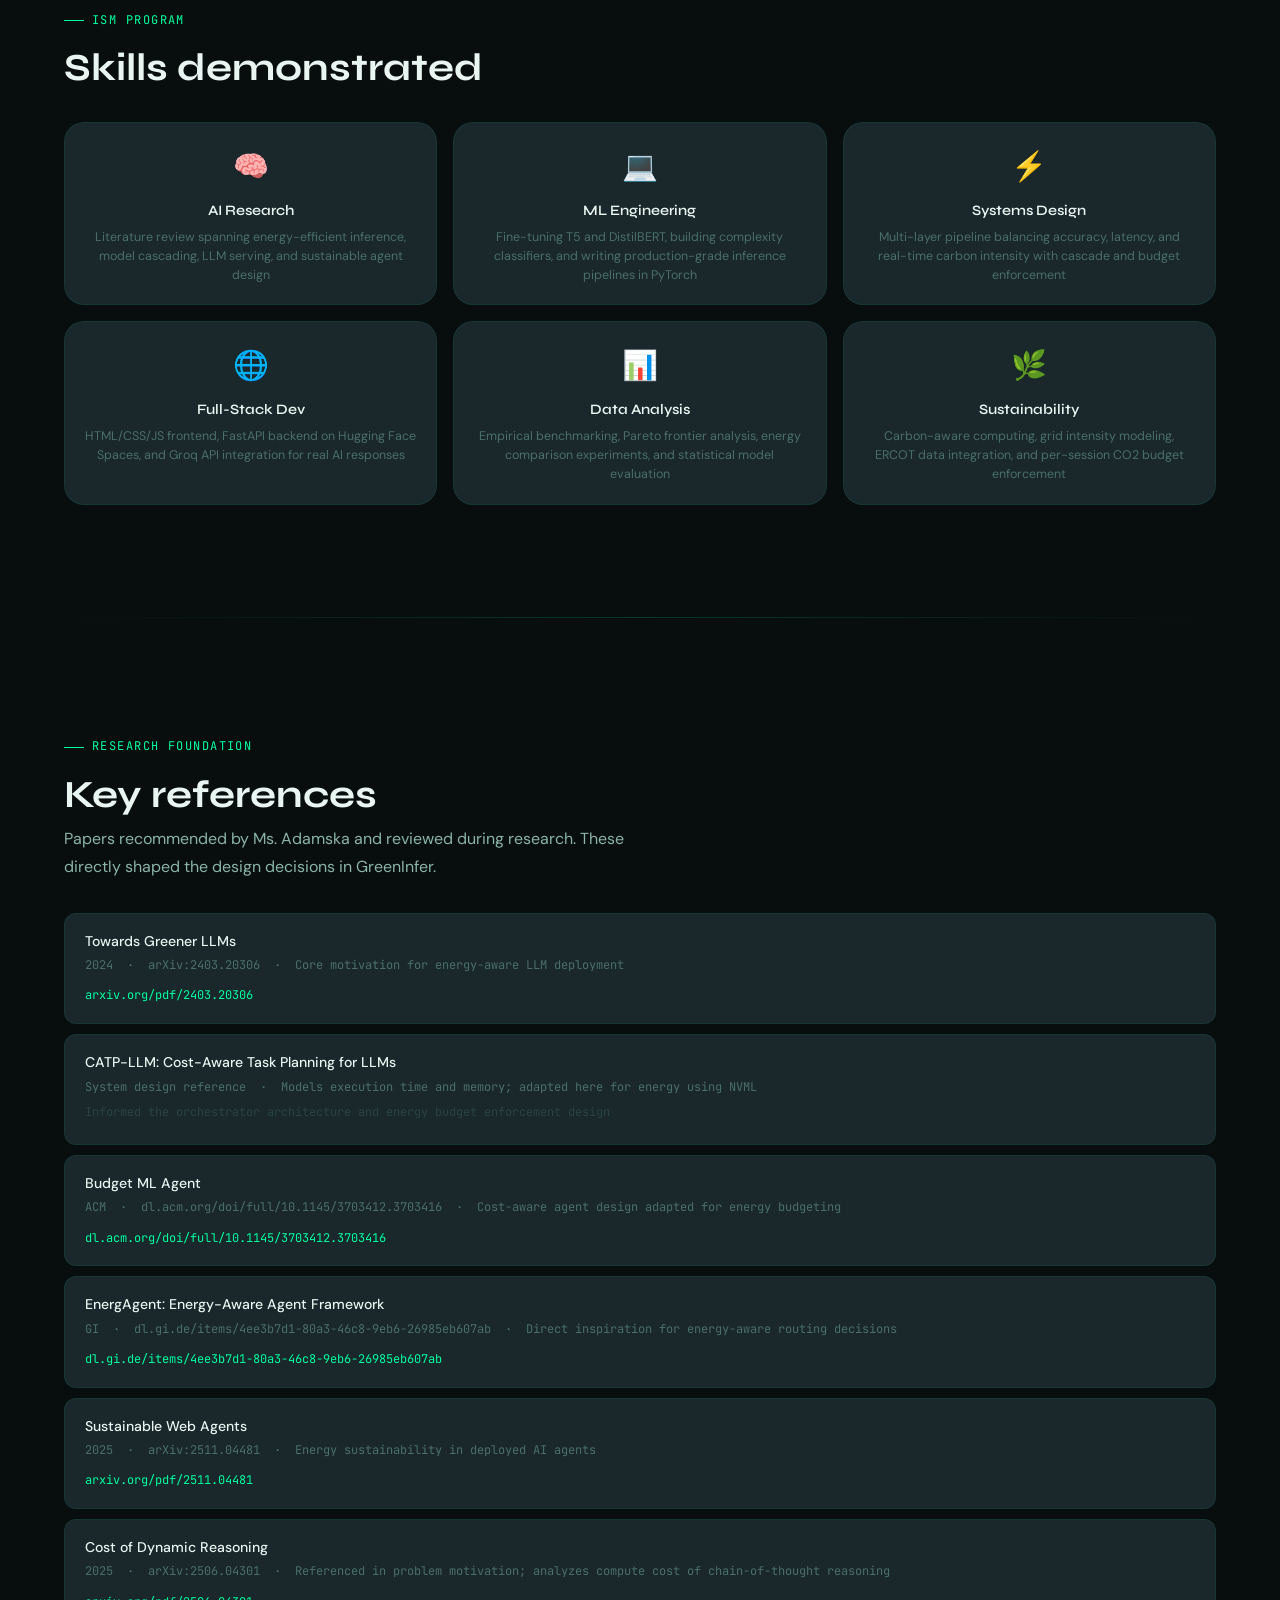
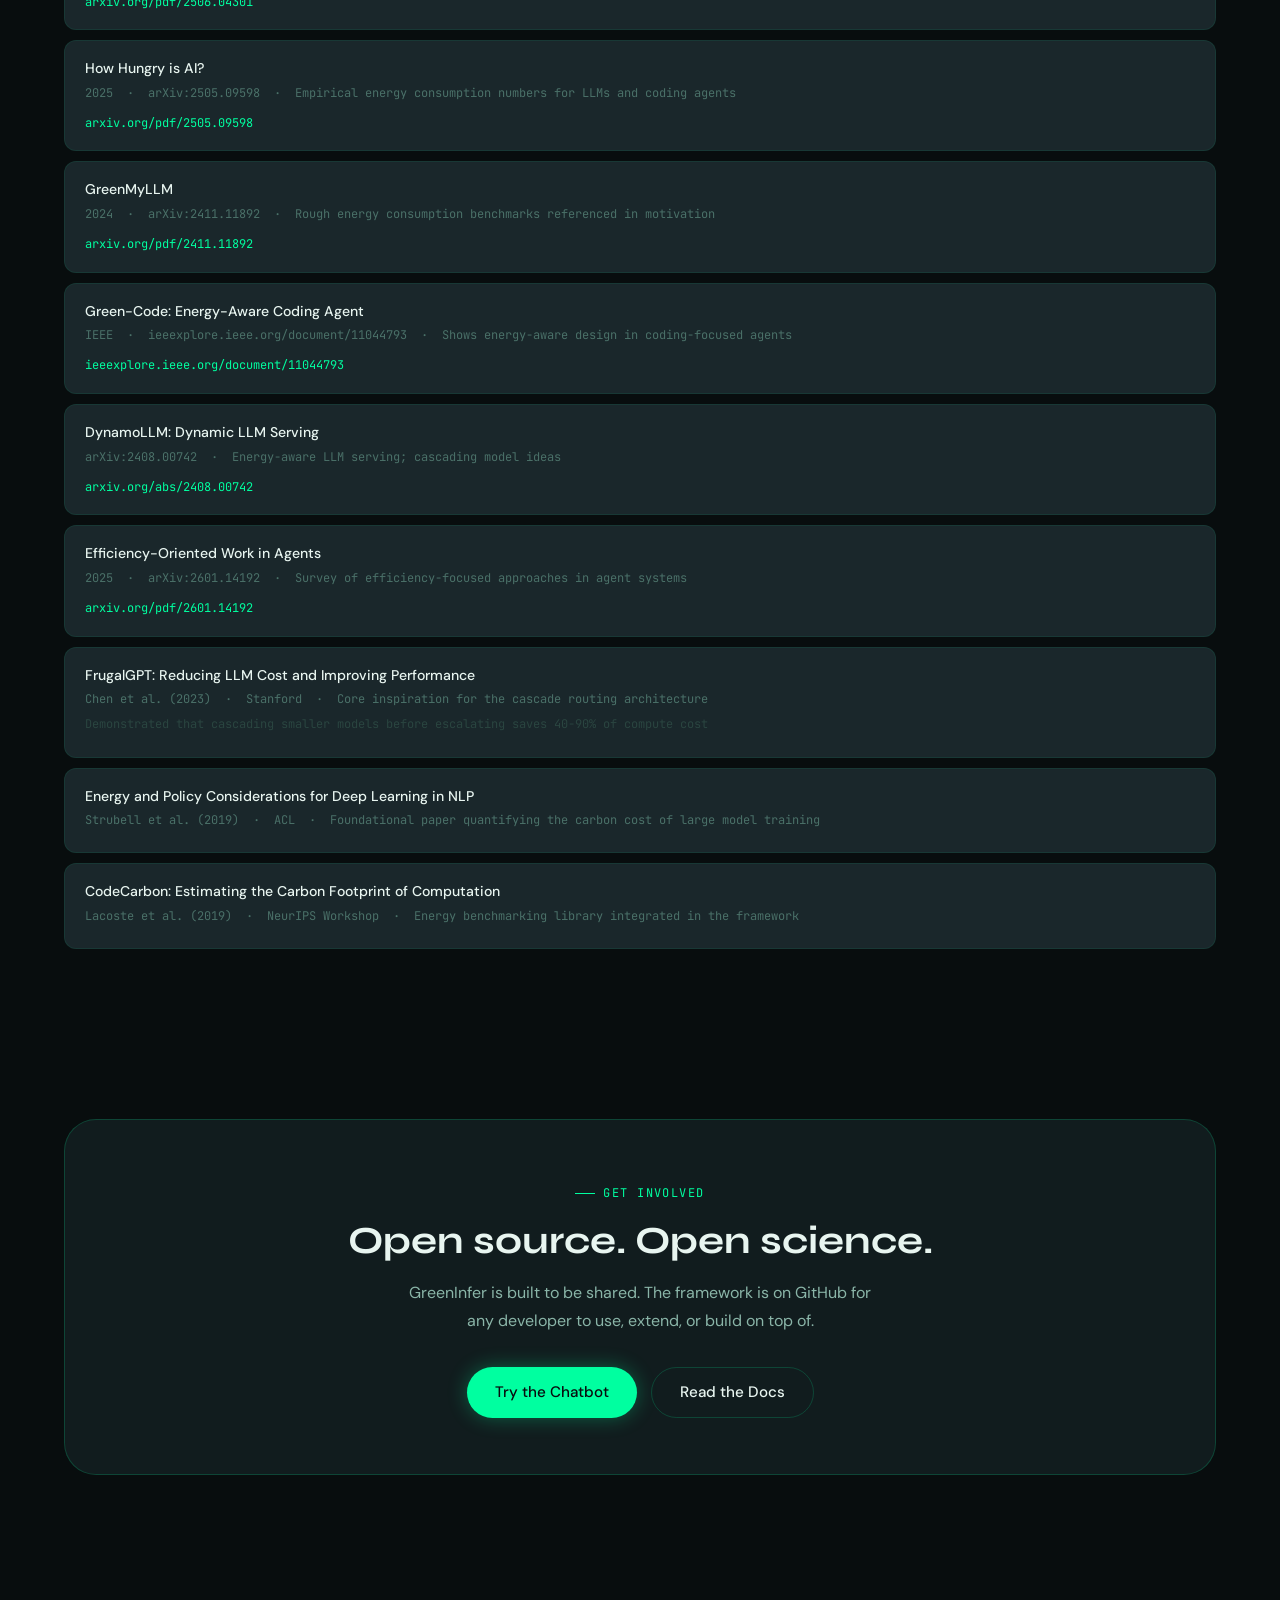
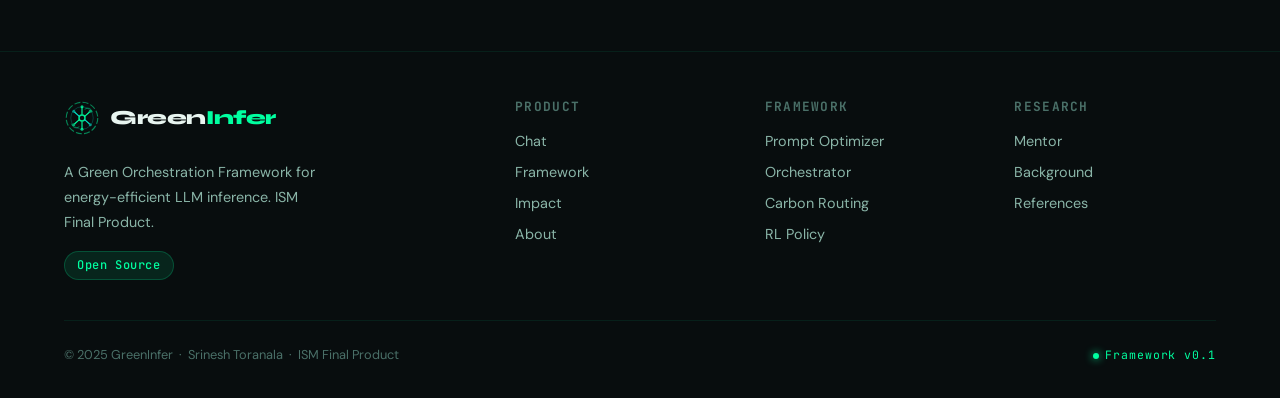
==== commit c91ef544: "Update index.html" ====
--- a/docs/about/index.html
+++ b/docs/about/index.html
@@ -122,20 +122,20 @@
 
 <nav class="nav">
   <div class="nav-inner">
-    <a href="index.html" class="nav-logo">
-      <img src="logo.svg" alt="GreenInfer Logo" class="nav-logo-icon"/>
+    <a href="/" class="nav-logo">
+      <img src="/logo.svg" alt="GreenInfer Logo" class="nav-logo-icon"/>
       <span class="nav-logo-text">Green<span>Infer</span></span>
     </a>
     <ul class="nav-links">
-      <li><a href="index.html">Home</a></li>
-      <li><a href="chat.html">Chat</a></li>
-      <li><a href="framework.html">Framework</a></li>
-      <li><a href="impact.html">Impact</a></li>
-      <li><a href="about.html" class="active">About</a></li>
+      <li><a href="/">Home</a></li>
+      <li><a href="/chat">Chat</a></li>
+      <li><a href="/framework">Framework</a></li>
+      <li><a href="/impact">Impact</a></li>
+      <li><a href="/about" class="active">About</a></li>
     </ul>
     <div class="nav-actions">
       <button class="theme-toggle" id="theme-btn" aria-label="Toggle light mode">☀️ Light</button>
-      <a href="chat.html" class="btn btn-primary btn-sm">Launch Chat</a>
+      <a href="/chat" class="btn btn-primary btn-sm">Launch Chat</a>
     </div>
     <button class="nav-mobile-toggle" id="nav-toggle" aria-label="Toggle menu">
       <svg width="22" height="22" viewBox="0 0 22 22" fill="currentColor"><rect y="3" width="22" height="2" rx="1"/><rect y="10" width="22" height="2" rx="1"/><rect y="17" width="22" height="2" rx="1"/></svg>
@@ -359,8 +359,8 @@
       <h2 style="margin-bottom:16px;">Open source. Open science.</h2>
       <p style="max-width:480px;margin:0 auto 32px;">GreenInfer is built to be shared. The framework is on GitHub for any developer to use, extend, or build on top of.</p>
       <div style="display:flex;gap:14px;justify-content:center;flex-wrap:wrap;">
-        <a href="chat.html" class="btn btn-primary">Try the Chatbot</a>
-        <a href="framework.html" class="btn btn-ghost">Read the Docs</a>
+        <a href="/chat" class="btn btn-primary">Try the Chatbot</a>
+        <a href="/framework" class="btn btn-ghost">Read the Docs</a>
       </div>
     </div>
   </div>
@@ -370,8 +370,8 @@
   <div class="container">
     <div class="footer-inner">
       <div class="footer-brand">
-        <a href="index.html" class="nav-logo" style="margin-bottom:12px;display:inline-flex;">
-          <img src="logo.svg" alt="GreenInfer" class="nav-logo-icon"/>
+        <a href="/" class="nav-logo" style="margin-bottom:12px;display:inline-flex;">
+          <img src="/logo.svg" alt="GreenInfer" class="nav-logo-icon"/>
           <span class="nav-logo-text">Green<span>Infer</span></span>
         </a>
         <p>A Green Orchestration Framework for energy-efficient LLM inference. ISM Final Product.</p>
@@ -379,7 +379,7 @@
       </div>
       <div class="footer-col">
         <h4>Product</h4>
-        <a href="chat.html">Chat</a><a href="framework.html">Framework</a><a href="impact.html">Impact</a><a href="about.html">About</a>
+        <a href="/chat">Chat</a><a href="/framework">Framework</a><a href="/impact">Impact</a><a href="/about">About</a>
       </div>
       <div class="footer-col">
         <h4>Framework</h4>
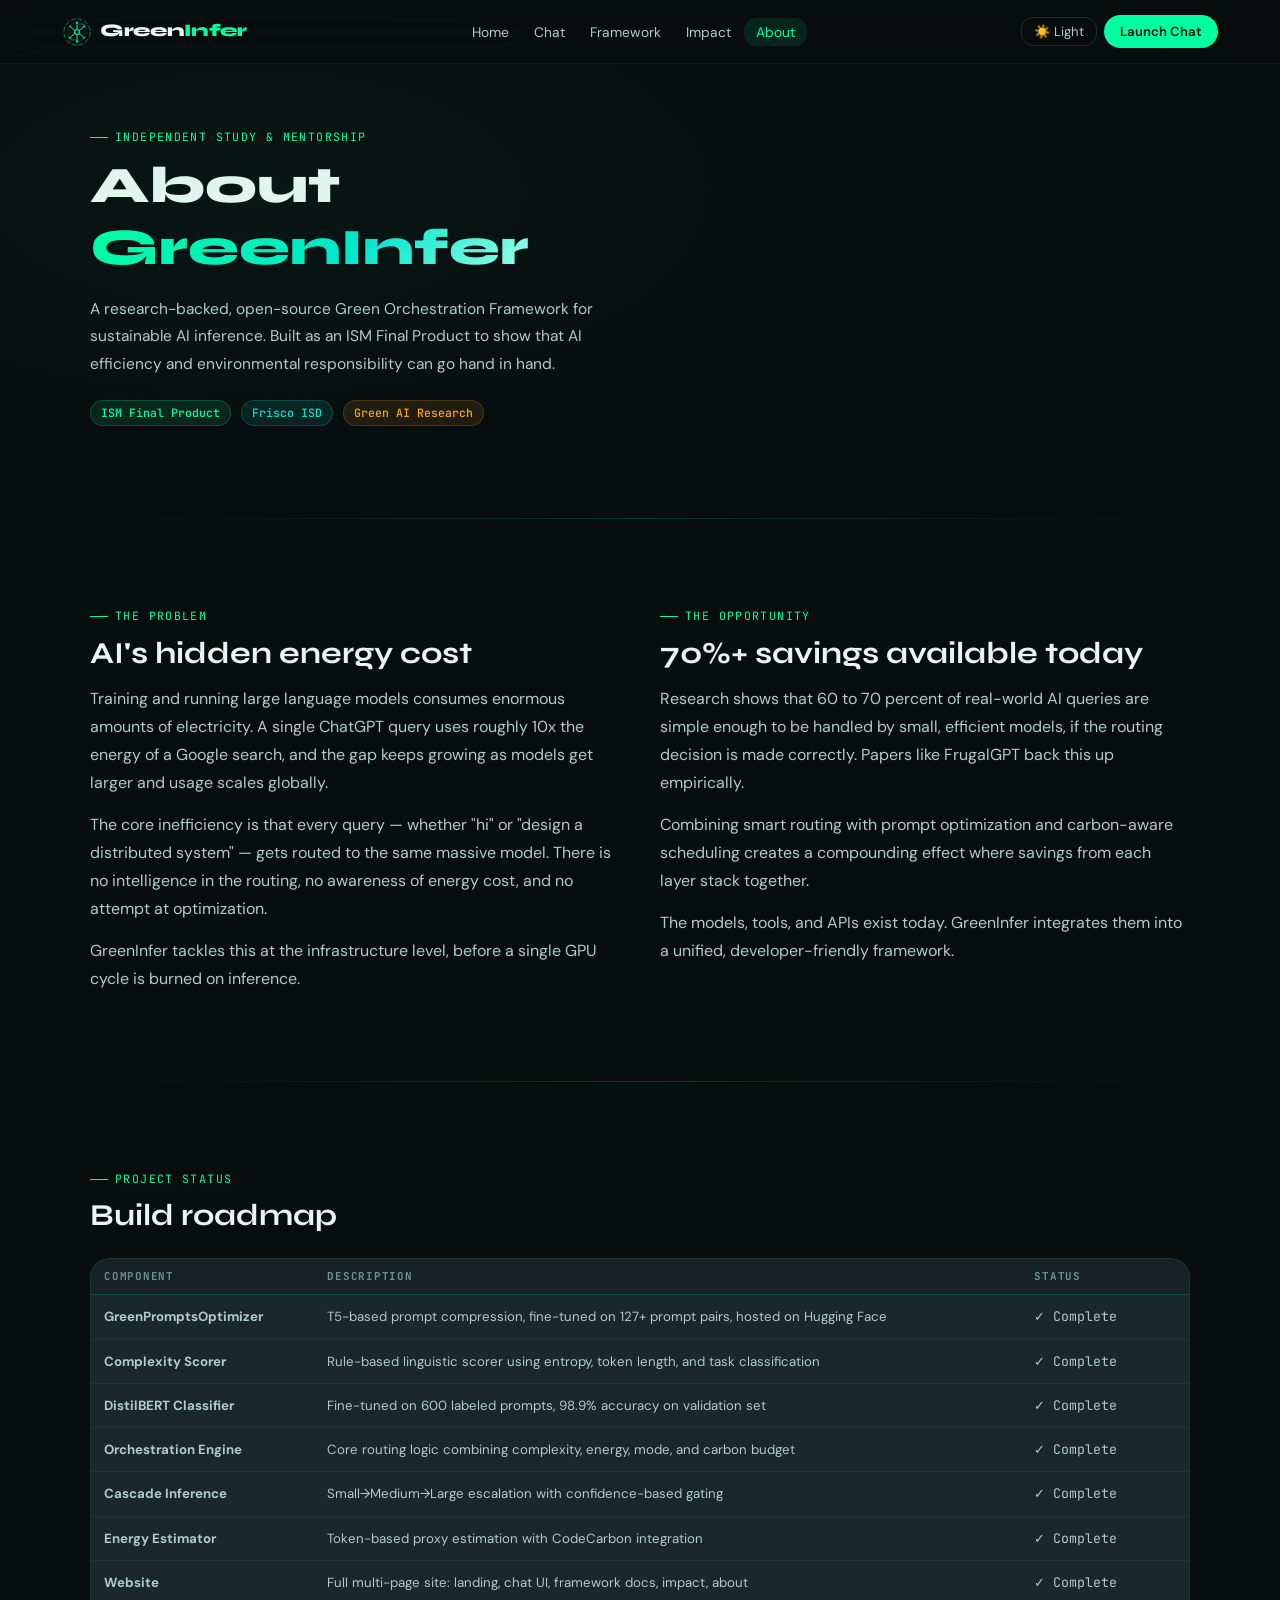
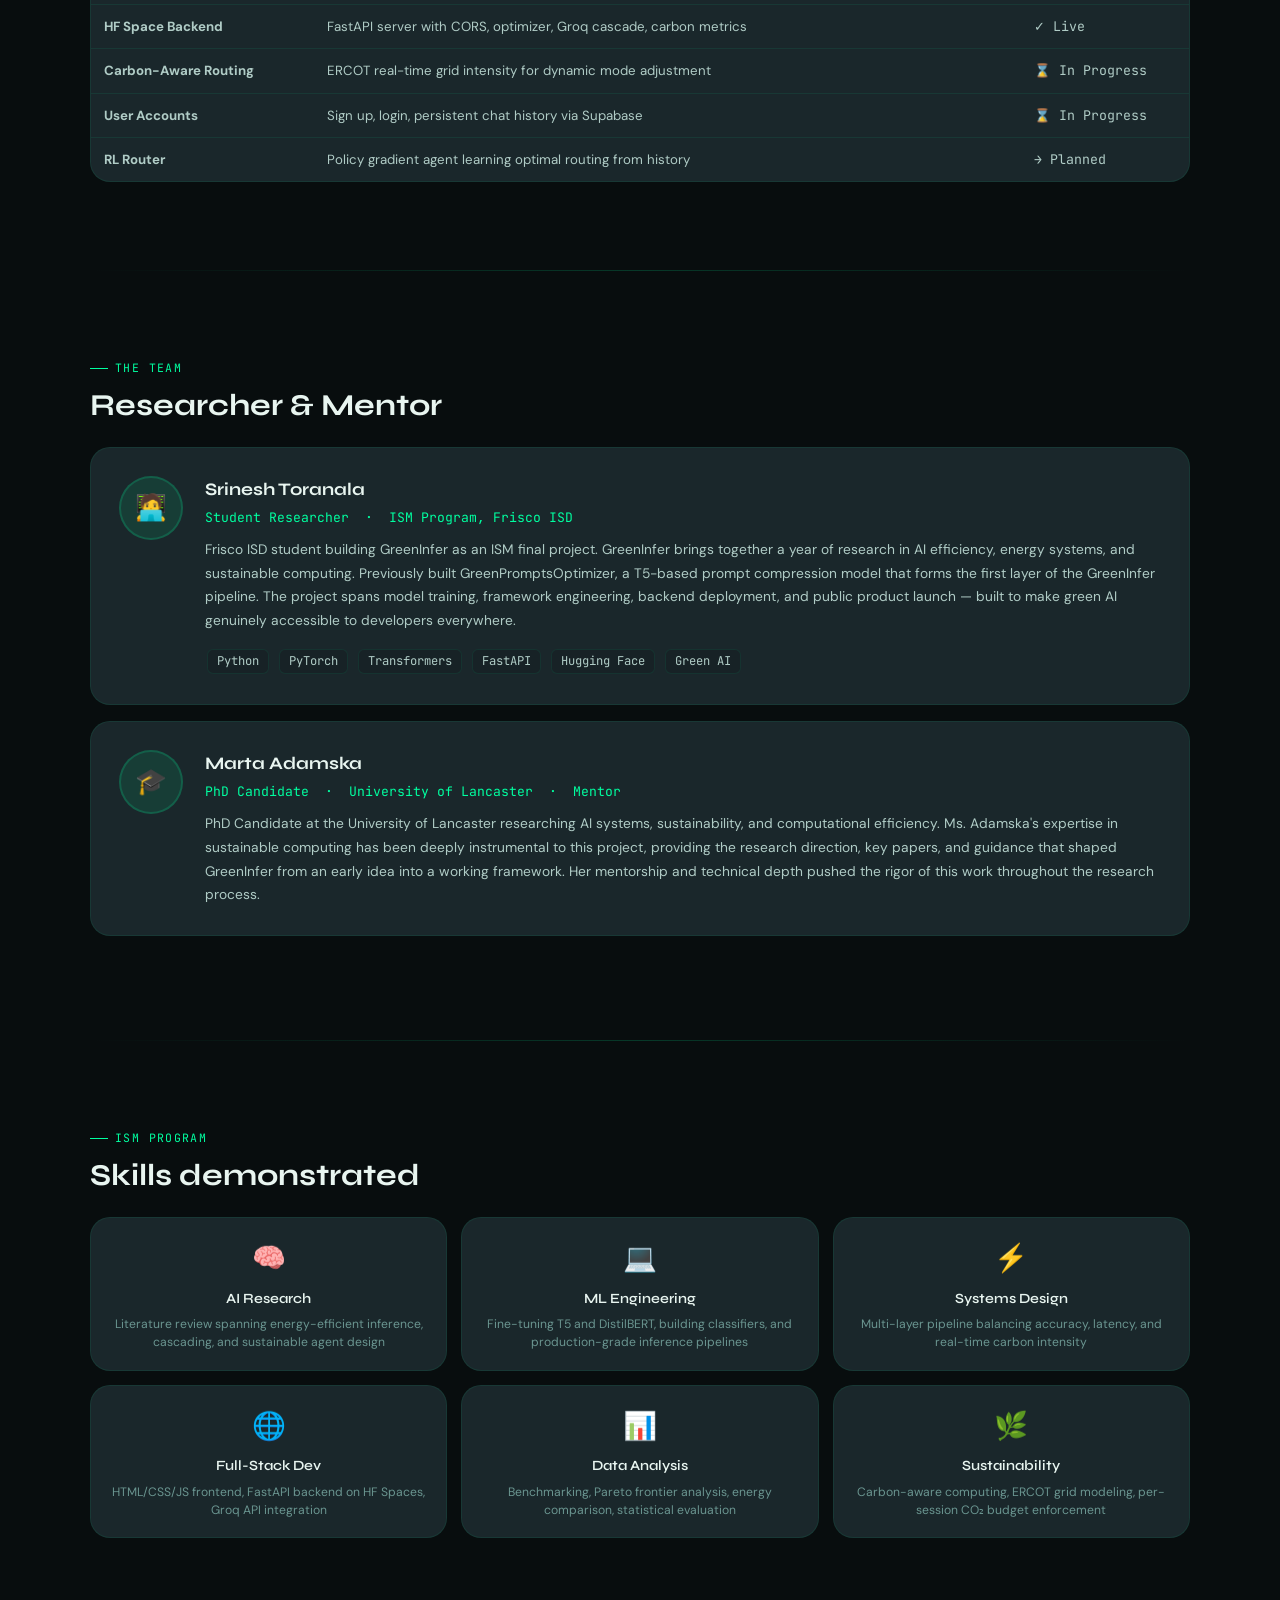
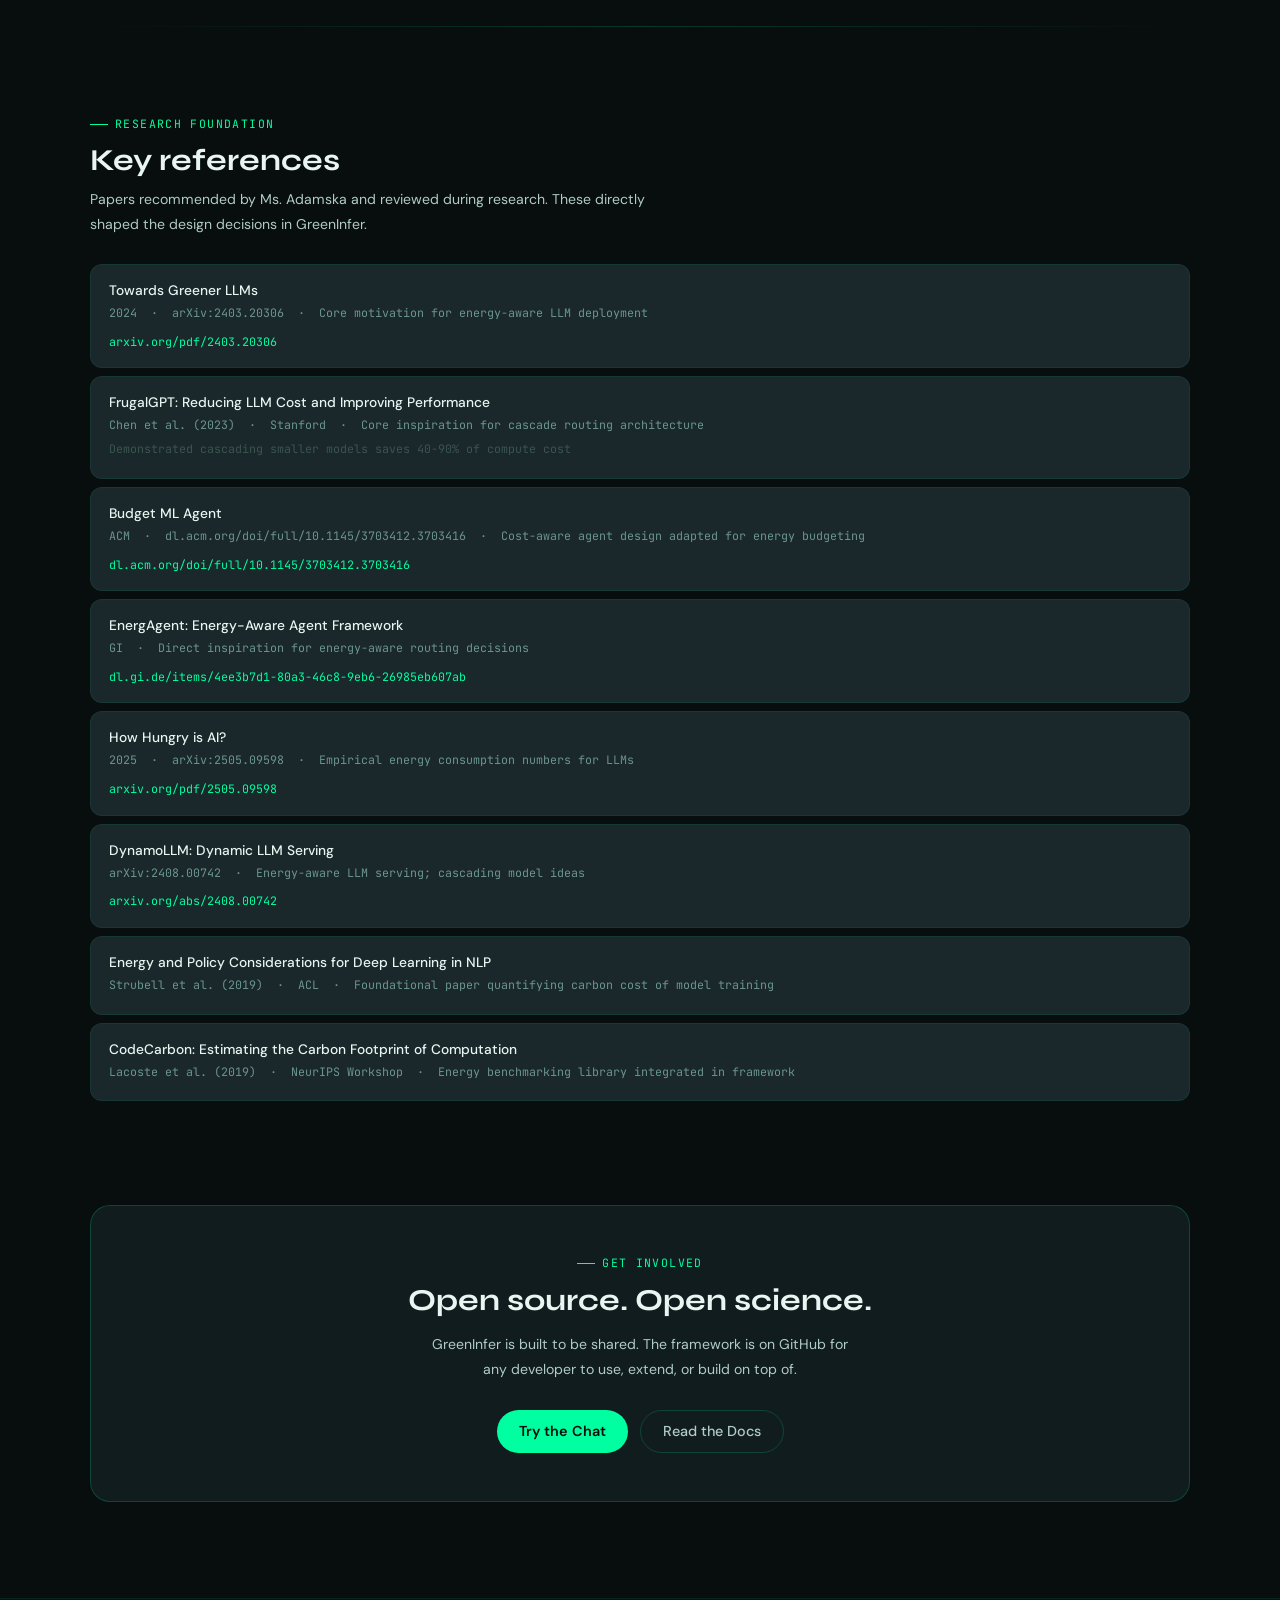
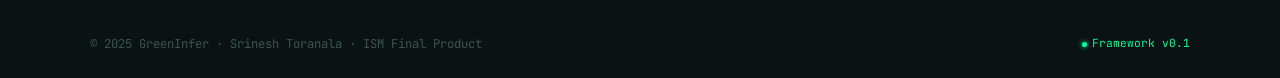
==== commit da0df333: "Update index.html" ====
--- a/docs/about/index.html
+++ b/docs/about/index.html
@@ -3,156 +3,166 @@
 <head>
   <meta charset="UTF-8"/>
   <meta name="viewport" content="width=device-width, initial-scale=1.0"/>
-  <title>GreenInfer - About the Project</title>
-  <meta name="description" content="About GreenInfer - an ISM final product by Srinesh Toranala building a green orchestration framework for sustainable AI."/>
+  <title>GreenInfer — About the Project</title>
   <style>
-@import url('https://fonts.googleapis.com/css2?family=Syne:wght@400;600;700;800&family=DM+Sans:ital,wght@0,300;0,400;0,500;1,300&family=JetBrains+Mono:wght@300;400;500&display=swap');
-:root{--bg-void:#080d0e;--bg-deep:#0b1214;--bg-surface:#111c1e;--bg-raised:#172226;--bg-card:#1a272b;--border:rgba(0,255,160,0.08);--border-mid:rgba(0,255,160,0.18);--border-bright:rgba(0,255,160,0.4);--green-core:#00ffa0;--green-soft:#00d484;--green-muted:#009b62;--green-dim:rgba(0,255,160,0.12);--green-glow:rgba(0,255,160,0.06);--teal-accent:#00e5cc;--amber-warn:#f5a623;--red-alert:#ff4d6d;--text-primary:#e8f5f0;--text-secondary:#8ab5a8;--text-muted:#4a7068;--text-dim:#2a4540;--font-display:'Syne',sans-serif;--font-body:'DM Sans',sans-serif;--font-mono:'JetBrains Mono',monospace;--radius-sm:6px;--radius-md:12px;--radius-lg:20px;--radius-xl:32px;--nav-height:64px}
-*,*::before,*::after{box-sizing:border-box;margin:0;padding:0}
-html{scroll-behavior:smooth}
-body{font-family:var(--font-body);background:var(--bg-void);color:var(--text-primary);line-height:1.6;-webkit-font-smoothing:antialiased;overflow-x:hidden}
-body.light{--bg-void:#f2f2f2;--bg-deep:#e8e8e8;--bg-surface:#dedede;--bg-raised:#d2d2d2;--bg-card:#c8c8c8;--border:rgba(0,0,0,0.10);--border-mid:rgba(0,0,0,0.18);--text-primary:#0d0d0d;--text-secondary:#1a1a1a;--text-muted:#444444;--text-dim:#666666;--green-core:#008050;--green-soft:#006840;--teal-accent:#006a60;--amber-warn:#b06010}
-::-webkit-scrollbar{width:6px;height:6px}
-::-webkit-scrollbar-track{background:var(--bg-deep)}
-::-webkit-scrollbar-thumb{background:var(--green-muted);border-radius:3px}
-::selection{background:rgba(0,255,160,0.2);color:var(--green-core)}
-h1,h2,h3,h4,h5{font-family:var(--font-display);font-weight:700;line-height:1.15}
-h1{font-size:clamp(2.4rem,5vw,4.2rem);font-weight:800}
-h2{font-size:clamp(1.6rem,3vw,2.6rem)}
-h3{font-size:clamp(1.1rem,2vw,1.5rem);font-weight:600}
-p{color:var(--text-secondary);line-height:1.75}
-a{color:var(--green-core);text-decoration:none}
-a:hover{color:var(--teal-accent)}
-code,pre{font-family:var(--font-mono)}
-.mono{font-family:var(--font-mono)}
-.green{color:var(--green-core)}
-.teal{color:var(--teal-accent)}
-.muted{color:var(--text-muted)}
-.container{max-width:1200px;margin:0 auto;padding:0 24px}
-.btn{display:inline-flex;align-items:center;gap:8px;padding:12px 28px;border-radius:var(--radius-xl);font-family:var(--font-body);font-weight:500;font-size:0.95rem;cursor:pointer;border:none;transition:all 0.2s ease;text-decoration:none;white-space:nowrap}
-.btn-primary{background:var(--green-core);color:#080d0e;box-shadow:0 0 20px rgba(0,255,160,0.3)}
-.btn-primary:hover{background:#1fffb0;color:#080d0e;transform:translateY(-1px)}
-.btn-ghost{background:transparent;color:var(--text-primary);border:1px solid var(--border-mid)}
-.btn-ghost:hover{border-color:var(--green-core);color:var(--green-core);background:var(--green-dim)}
-.btn-sm{padding:8px 18px;font-size:0.85rem}
-.card{background:var(--bg-card);border:1px solid var(--border);border-radius:var(--radius-lg);padding:28px;transition:border-color 0.2s,box-shadow 0.2s}
-.card:hover{border-color:var(--border-mid)}
-.badge{display:inline-flex;align-items:center;gap:6px;padding:4px 12px;border-radius:var(--radius-xl);font-size:0.75rem;font-weight:500;font-family:var(--font-mono);letter-spacing:0.05em}
-.badge-green{background:rgba(0,255,160,0.1);color:var(--green-core);border:1px solid rgba(0,255,160,0.2)}
-.badge-teal{background:rgba(0,229,204,0.1);color:var(--teal-accent);border:1px solid rgba(0,229,204,0.2)}
-.badge-amber{background:rgba(245,166,35,0.1);color:var(--amber-warn);border:1px solid rgba(245,166,35,0.2)}
-.divider{height:1px;background:linear-gradient(90deg,transparent,var(--border-mid),transparent);margin:48px 0}
-@keyframes pulse-dot{0%,100%{opacity:1;transform:scale(1)}50%{opacity:0.4;transform:scale(0.7)}}
-.pulse-dot{width:8px;height:8px;border-radius:50%;background:var(--green-core);animation:pulse-dot 1.6s ease-in-out infinite;display:inline-block}
-.live-badge{display:inline-flex;align-items:center;gap:6px;font-family:var(--font-mono);font-size:0.72rem;color:var(--green-core);letter-spacing:0.08em}
-.live-badge::before{content:'';width:6px;height:6px;border-radius:50%;background:var(--green-core);box-shadow:0 0 8px var(--green-core);animation:pulse-dot 1.4s ease-in-out infinite}
-.tag{display:inline-block;padding:3px 10px;border-radius:var(--radius-sm);background:var(--bg-raised);color:var(--text-secondary);font-size:0.78rem;font-family:var(--font-mono);border:1px solid var(--border)}
-.gradient-text{background:linear-gradient(135deg,var(--green-core) 0%,var(--teal-accent) 60%,#a8ffec 100%);-webkit-background-clip:text;-webkit-text-fill-color:transparent;background-clip:text}
-body::before{content:'';position:fixed;inset:0;background-image:url("data:image/svg+xml,%3Csvg viewBox='0 0 200 200' xmlns='http://www.w3.org/2000/svg'%3E%3Cfilter id='n'%3E%3CfeTurbulence type='fractalNoise' baseFrequency='0.9' numOctaves='4' stitchTiles='stitch'/%3E%3C/filter%3E%3Crect width='100%25' height='100%25' filter='url(%23n)' opacity='0.025'/%3E%3C/svg%3E");pointer-events:none;z-index:9999;opacity:0.4}
-.nav{position:fixed;top:0;left:0;right:0;z-index:1000;height:var(--nav-height);background:rgba(8,13,14,0.85);backdrop-filter:blur(20px) saturate(1.4);border-bottom:1px solid var(--border);display:flex;align-items:center;transition:background 0.3s}
-body.light .nav{background:rgba(240,247,244,0.9)}
-.nav-inner{width:100%;max-width:1200px;margin:0 auto;padding:0 24px;display:flex;align-items:center;justify-content:space-between;gap:24px}
-.nav-logo{display:flex;align-items:center;gap:10px;text-decoration:none;flex-shrink:0}
-.nav-logo-icon{width:36px;height:36px;flex-shrink:0}
-.nav-logo-text{font-family:var(--font-display);font-weight:800;font-size:1.25rem;color:var(--text-primary);letter-spacing:-0.02em}
-.nav-logo-text span{color:var(--green-core)}
-.nav-links{display:flex;align-items:center;gap:4px;list-style:none}
-.nav-links a{padding:6px 14px;border-radius:var(--radius-md);color:var(--text-secondary);font-size:0.9rem;font-weight:400;transition:all 0.15s}
-.nav-links a:hover,.nav-links a.active{background:var(--green-dim);color:var(--green-core)}
-.nav-actions{display:flex;align-items:center;gap:10px;flex-shrink:0}
-.theme-toggle{background:none;border:1px solid var(--border-mid);color:var(--text-secondary);cursor:pointer;padding:6px 10px;border-radius:var(--radius-md);font-size:0.85rem;transition:all 0.15s;display:flex;align-items:center;gap:6px}
-.theme-toggle:hover{border-color:var(--green-core);color:var(--green-core)}
-.nav-mobile-toggle{display:none;background:none;border:none;color:var(--text-primary);cursor:pointer;padding:8px}
-.footer{border-top:1px solid var(--border);padding:48px 0 32px;margin-top:80px}
-.footer-inner{display:grid;grid-template-columns:2fr 1fr 1fr 1fr;gap:48px}
-.footer-brand p{font-size:0.9rem;margin-top:12px;max-width:260px}
-.footer-col h4{font-size:0.8rem;letter-spacing:0.1em;text-transform:uppercase;color:var(--text-muted);margin-bottom:16px;font-family:var(--font-mono)}
-.footer-col a{display:block;color:var(--text-secondary);font-size:0.9rem;margin-bottom:8px;transition:color 0.15s}
-.footer-col a:hover{color:var(--green-core)}
-.footer-bottom{margin-top:40px;padding-top:24px;border-top:1px solid var(--border);display:flex;justify-content:space-between;align-items:center;font-size:0.8rem;color:var(--text-muted)}
-@keyframes fadeUp{from{opacity:0;transform:translateY(24px)}to{opacity:1;transform:translateY(0)}}
-@keyframes floatY{0%,100%{transform:translateY(0)}50%{transform:translateY(-8px)}}
-.animate-fadeUp{animation:fadeUp 0.6s ease forwards}
-.delay-1{animation-delay:0.1s;opacity:0}
-.delay-2{animation-delay:0.2s;opacity:0}
-.delay-3{animation-delay:0.3s;opacity:0}
-.section{padding:96px 0}
-.section-sm{padding:64px 0}
-.section-label{display:inline-flex;align-items:center;gap:8px;font-family:var(--font-mono);font-size:0.75rem;letter-spacing:0.12em;text-transform:uppercase;color:var(--green-core);margin-bottom:16px}
-.section-label::before{content:'';width:20px;height:1px;background:var(--green-core)}
-.grid-2{display:grid;grid-template-columns:1fr 1fr;gap:24px}
-.grid-3{display:grid;grid-template-columns:repeat(3,1fr);gap:24px}
-
-/* Page-specific */
-.about-hero{padding:calc(var(--nav-height) + 72px) 0 64px;position:relative}
-.about-hero-bg{position:absolute;inset:0;background:radial-gradient(ellipse 50% 60% at 20% 40%,rgba(0,255,160,0.04),transparent);pointer-events:none}
-.person-card{background:var(--bg-card);border:1px solid var(--border);border-radius:var(--radius-xl);padding:36px;display:flex;gap:28px;align-items:flex-start;transition:border-color 0.2s}
-.person-card:hover{border-color:var(--border-mid)}
-.person-avatar{width:72px;height:72px;border-radius:50%;background:var(--green-dim);border:2px solid var(--border-mid);display:flex;align-items:center;justify-content:center;font-size:1.8rem;flex-shrink:0}
-.person-name{font-family:var(--font-display);font-weight:700;font-size:1.2rem;margin-bottom:4px}
-.person-role{font-size:0.85rem;color:var(--green-core);font-family:var(--font-mono);margin-bottom:12px}
-.person-bio{font-size:0.88rem;line-height:1.7;color:var(--text-secondary)}
-.ism-grid{display:grid;grid-template-columns:repeat(3,1fr);gap:16px}
-.ism-card{background:var(--bg-card);border:1px solid var(--border);border-radius:var(--radius-lg);padding:20px;text-align:center;transition:all 0.2s}
-.ism-card:hover{border-color:var(--border-mid);transform:translateY(-2px)}
-.ism-icon{font-size:1.8rem;margin-bottom:10px}
-.ism-title{font-family:var(--font-display);font-weight:600;font-size:0.9rem;margin-bottom:6px}
-.ism-desc{font-size:0.78rem;color:var(--text-muted);line-height:1.5}
-.ref-item{padding:16px 20px;background:var(--bg-card);border:1px solid var(--border);border-radius:var(--radius-md);margin-bottom:10px;transition:all 0.15s}
-.ref-item:hover{border-color:var(--border-mid);transform:translateX(4px)}
-.ref-title{font-size:0.88rem;font-weight:500;color:var(--text-primary);margin-bottom:4px}
-.ref-meta{font-size:0.75rem;color:var(--text-muted);font-family:var(--font-mono);margin-bottom:6px}
-.ref-link{font-size:0.75rem;color:var(--green-core);font-family:var(--font-mono);word-break:break-all}
-.ref-link:hover{color:var(--teal-accent)}
-.built-table{width:100%;border-collapse:collapse}
-.built-table th{padding:10px 14px;text-align:left;font-family:var(--font-mono);font-size:0.7rem;letter-spacing:0.08em;text-transform:uppercase;color:var(--text-muted);border-bottom:1px solid var(--border)}
-.built-table td{padding:12px 14px;font-size:0.85rem;color:var(--text-secondary);border-bottom:1px solid var(--border);vertical-align:top}
-.built-table tr:last-child td{border-bottom:none}
-.built-table tr:hover td{background:rgba(0,255,160,0.02)}
-.status-done{color:var(--green-core);font-family:var(--font-mono);font-size:0.78rem}
-.status-wip{color:var(--amber-warn);font-family:var(--font-mono);font-size:0.78rem}
-.status-next{color:var(--text-dim);font-family:var(--font-mono);font-size:0.78rem}
-.scroll-reveal{opacity:0;transform:translateY(24px);transition:opacity 0.6s ease,transform 0.6s ease}
-.scroll-reveal.visible{opacity:1;transform:translateY(0)}
-@media(max-width:768px){.footer-inner{grid-template-columns:1fr;gap:32px}.footer-bottom{flex-direction:column;gap:8px;text-align:center}.grid-2,.grid-3{grid-template-columns:1fr}.ism-grid{grid-template-columns:1fr 1fr}.person-card{flex-direction:column}.nav-links{display:none}.nav-mobile-toggle{display:flex}}
-@media(max-width:480px){.ism-grid{grid-template-columns:1fr}.container{padding:0 16px}}
+@import url('https://fonts.googleapis.com/css2?family=Syne:wght@400;600;700;800&family=DM+Sans:ital,opsz,wght@0,9..40,300;0,9..40,400;0,9..40,500;1,9..40,300&family=JetBrains+Mono:wght@300;400;500&display=swap');
+
+:root {
+  --void:#080d0e; --deep:#0b1214; --surface:#111c1e; --raised:#172226; --card:#1a272b;
+  --b0:rgba(0,255,160,.08); --b1:rgba(0,255,160,.18);
+  --g:#00ffa0; --gs:#00d484; --gm:#009b62; --gd:rgba(0,255,160,.10);
+  --teal:#00e5cc; --amber:#f5a623; --red:#ff4d6d;
+  --t1:#e8f5f0; --t2:#b0ccc6; --t3:#6a9590; --t4:#3a5550;
+  --fd:'Syne',sans-serif; --fb:'DM Sans',sans-serif; --fm:'JetBrains Mono',monospace;
+  --r1:6px; --r2:12px; --r3:20px; --r4:32px; --nav:64px;
+}
+body.light {
+  --void:#f5f9f7; --deep:#eaf2ee; --surface:#deeae4; --raised:#d0e0d6; --card:#c4d6cc;
+  --b0:rgba(0,80,45,.09); --b1:rgba(0,80,45,.18);
+  --g:#005f35; --gs:#004d2a; --gm:#003d22; --gd:rgba(0,95,53,.10);
+  --teal:#005248; --amber:#8a4e00;
+  --t1:#0c1f16; --t2:#1e3d2c; --t3:#3a6450; --t4:#6a9478;
+}
+*,*::before,*::after { box-sizing:border-box; margin:0; padding:0; }
+html { scroll-behavior:smooth; }
+body { font-family:var(--fb); background:var(--void); color:var(--t1); -webkit-font-smoothing:antialiased; overflow-x:hidden; transition:background .25s,color .25s; line-height:1.6; }
+::-webkit-scrollbar { width:5px; } ::-webkit-scrollbar-track { background:transparent; }
+::-webkit-scrollbar-thumb { background:var(--gm); border-radius:3px; }
+::selection { background:rgba(0,255,160,.18); color:var(--g); }
+a { color:var(--g); text-decoration:none; }
+h1,h2,h3 { font-family:var(--fd); font-weight:700; line-height:1.2; }
+h1 { font-size:clamp(2rem,4.5vw,3.2rem); font-weight:800; } /* FIXED: was too wide */
+h2 { font-size:clamp(1.3rem,2.5vw,1.9rem); }
+h3 { font-size:1.05rem; font-weight:600; }
+p { color:var(--t2); line-height:1.75; }
+
+@keyframes blink { 0%,100%{opacity:1} 50%{opacity:.4} }
+@keyframes fadeUp { from{opacity:0;transform:translateY(20px)} to{opacity:1;transform:translateY(0)} }
+.gradient-text { background:linear-gradient(135deg,var(--g) 0%,var(--teal) 60%,#a8ffec 100%); -webkit-background-clip:text; -webkit-text-fill-color:transparent; background-clip:text; }
+body.light .gradient-text { background:linear-gradient(135deg,#005f35 0%,#005248 60%,#003830 100%); -webkit-background-clip:text; background-clip:text; }
+
+/* NAV */
+.site-nav { position:fixed; top:0; left:0; right:0; z-index:900; height:var(--nav); background:rgba(8,13,14,.88); backdrop-filter:blur(18px); border-bottom:1px solid var(--b0); display:flex; align-items:center; transition:background .25s; }
+body.light .site-nav { background:rgba(245,249,247,.95); border-color:var(--b0); }
+.nav-in { width:100%; max-width:1200px; margin:0 auto; padding:0 22px; display:flex; align-items:center; justify-content:space-between; gap:14px; }
+.nav-logo { display:flex; align-items:center; gap:8px; text-decoration:none; flex-shrink:0; }
+.nav-logo img { width:30px; height:30px; }
+.nav-logo-txt { font-family:var(--fd); font-weight:800; font-size:1.1rem; color:var(--t1); letter-spacing:-.02em; }
+.nav-logo-txt span { color:var(--g); }
+.nav-links { display:flex; align-items:center; gap:1px; list-style:none; }
+.nav-links a { padding:5px 12px; border-radius:var(--r2); color:var(--t2); font-size:.86rem; transition:all .15s; }
+.nav-links a:hover,.nav-links a.active { background:var(--gd); color:var(--g); }
+.nav-right { display:flex; align-items:center; gap:7px; flex-shrink:0; }
+.nbtn { background:none; border:1px solid var(--b1); color:var(--t2); cursor:pointer; padding:5px 12px; border-radius:var(--r2); font-size:.82rem; font-family:var(--fb); transition:all .15s; white-space:nowrap; text-decoration:none; display:inline-flex; align-items:center; }
+.nbtn:hover { border-color:var(--g); color:var(--g); background:var(--gd); }
+.nbtn-g { background:var(--g); color:#080d0e; border:none; font-weight:600; padding:6px 16px; border-radius:var(--r4); }
+.nbtn-g:hover { filter:brightness(1.1); transform:translateY(-1px); }
+body.light .nbtn-g { color:#fff; }
+.nav-mobile { display:none; background:none; border:none; color:var(--t1); cursor:pointer; padding:7px; }
+@media(max-width:700px) { .nav-links { display:none; } .nav-mobile { display:flex; } }
+.nav-mob-menu { display:none; position:fixed; top:64px; left:0; right:0; background:rgba(8,13,14,.98); padding:14px 20px; border-bottom:1px solid var(--b0); z-index:899; flex-direction:column; gap:4px; }
+.nav-mob-menu.open { display:flex; }
+body.light .nav-mob-menu { background:rgba(245,249,247,.98); }
+.nav-mob-menu a { padding:10px 14px; border-radius:8px; color:var(--t2); font-size:.92rem; transition:all .15s; display:block; }
+.nav-mob-menu a:hover { background:var(--gd); color:var(--g); }
+
+.section { padding:72px 22px; }
+.section-sm { padding:48px 22px; }
+.container { max-width:1100px; margin:0 auto; }
+.section-eyebrow { font-family:var(--fm); font-size:.72rem; color:var(--g); letter-spacing:.12em; text-transform:uppercase; margin-bottom:9px; display:flex; align-items:center; gap:7px; }
+.section-eyebrow::before { content:''; width:18px; height:1px; background:var(--g); }
+.grid-2 { display:grid; grid-template-columns:1fr 1fr; gap:32px; }
+@media(max-width:768px) { .grid-2 { grid-template-columns:1fr; } }
+.divider { height:1px; background:linear-gradient(90deg,transparent,var(--b1),transparent); margin:40px 0; }
+.badge { display:inline-flex; align-items:center; gap:5px; padding:3px 10px; border-radius:var(--r4); font-size:.72rem; font-weight:500; font-family:var(--fm); }
+.badge-g { background:rgba(0,255,160,.1); color:var(--g); border:1px solid rgba(0,255,160,.2); }
+.badge-t { background:rgba(0,229,204,.1); color:var(--teal); border:1px solid rgba(0,229,204,.2); }
+.badge-a { background:rgba(245,166,35,.1); color:var(--amber); border:1px solid rgba(245,166,35,.2); }
+body.light .badge-g { background:rgba(0,95,53,.1); border-color:rgba(0,95,53,.25); }
+body.light .badge-t { background:rgba(0,82,72,.1); border-color:rgba(0,82,72,.25); }
+.reveal { opacity:0; transform:translateY(20px); transition:opacity .6s ease,transform .6s ease; }
+.reveal.vis { opacity:1; transform:translateY(0); }
+.live-dot { display:inline-flex; align-items:center; font-family:var(--fm); font-size:.7rem; color:var(--g); }
+.live-dot::before { content:''; width:5px; height:5px; border-radius:50%; background:var(--g); box-shadow:0 0 5px var(--g); animation:blink 1.4s ease-in-out infinite; margin-right:5px; }
+
+/* ABOUT HERO */
+.about-hero { padding:calc(var(--nav) + 64px) 22px 52px; position:relative; }
+.about-hero-bg { position:absolute; inset:0; background:radial-gradient(ellipse 50% 60% at 20% 40%,rgba(0,255,160,.04),transparent); pointer-events:none; }
+
+/* PERSON CARD */
+.person-card { background:var(--card); border:1px solid var(--b0); border-radius:var(--r3); padding:28px; display:flex; gap:22px; align-items:flex-start; transition:border-color .2s; margin-bottom:16px; }
+.person-card:hover { border-color:var(--b1); }
+.person-avatar { width:64px; height:64px; border-radius:50%; background:var(--gd); border:2px solid var(--b1); display:flex; align-items:center; justify-content:center; font-size:1.6rem; flex-shrink:0; }
+.person-name { font-family:var(--fd); font-weight:700; font-size:1.1rem; margin-bottom:3px; }
+.person-role { font-size:.82rem; color:var(--g); font-family:var(--fm); margin-bottom:10px; }
+.person-bio { font-size:.86rem; line-height:1.72; color:var(--t2); }
+@media(max-width:600px) { .person-card { flex-direction:column; } }
+
+/* ISM GRID */
+.ism-grid { display:grid; grid-template-columns:repeat(3,1fr); gap:14px; }
+@media(max-width:768px) { .ism-grid { grid-template-columns:1fr 1fr; } }
+@media(max-width:480px) { .ism-grid { grid-template-columns:1fr; } }
+.ism-card { background:var(--card); border:1px solid var(--b0); border-radius:var(--r3); padding:18px; text-align:center; transition:all .2s; }
+.ism-card:hover { border-color:var(--b1); transform:translateY(-2px); }
+.ism-icon { font-size:1.7rem; margin-bottom:8px; }
+.ism-title { font-family:var(--fd); font-weight:600; font-size:.88rem; margin-bottom:5px; }
+.ism-desc { font-size:.76rem; color:var(--t3); line-height:1.5; }
+
+/* BUILD TABLE */
+.built-table { width:100%; border-collapse:collapse; font-size:.84rem; }
+.built-table th { padding:9px 13px; text-align:left; font-family:var(--fm); font-size:.68rem; letter-spacing:.07em; text-transform:uppercase; color:var(--t3); border-bottom:1px solid var(--b1); background:var(--raised); }
+.built-table td { padding:11px 13px; color:var(--t2); border-bottom:1px solid var(--b0); vertical-align:top; font-size:.83rem; }
+.built-table tr:last-child td { border-bottom:none; }
+.built-table tr:hover td { background:rgba(0,255,160,.02); }
+.status-done { color:var(--g); font-family:var(--fm); font-size:.76rem; }
+.status-wip { color:var(--amber); font-family:var(--fm); font-size:.76rem; }
+.status-next { color:var(--t4); font-family:var(--fm); font-size:.76rem; }
+
+/* REFS */
+.ref-item { padding:14px 18px; background:var(--card); border:1px solid var(--b0); border-radius:var(--r2); margin-bottom:8px; transition:all .15s; }
+.ref-item:hover { border-color:var(--b1); transform:translateX(3px); }
+.ref-title { font-size:.86rem; font-weight:500; color:var(--t1); margin-bottom:3px; }
+.ref-meta { font-size:.73rem; color:var(--t3); font-family:var(--fm); margin-bottom:5px; }
+.ref-link { font-size:.73rem; color:var(--g); font-family:var(--fm); word-break:break-all; }
+
+/* TAGS */
+.tag { display:inline-block; padding:2px 9px; border-radius:var(--r1); background:var(--raised); color:var(--t2); font-size:.76rem; font-family:var(--fm); border:1px solid var(--b0); margin:2px; }
+
+/* FOOTER */
+footer { background:var(--deep); border-top:1px solid var(--b0); padding:36px 22px 24px; margin-top:48px; transition:background .25s; }
+.foot-btm { max-width:1100px; margin:0 auto; display:flex; justify-content:space-between; align-items:center; font-size:.76rem; color:var(--t4); font-family:var(--fm); }
   </style>
 </head>
 <body>
 
-<nav class="nav">
-  <div class="nav-inner">
-    <a href="/" class="nav-logo">
-      <img src="/logo.svg" alt="GreenInfer Logo" class="nav-logo-icon"/>
-      <span class="nav-logo-text">Green<span>Infer</span></span>
-    </a>
+<nav class="site-nav">
+  <div class="nav-in">
+    <a href="/" class="nav-logo"><img src="/logo.svg" alt="GreenInfer"/><span class="nav-logo-txt">Green<span>Infer</span></span></a>
     <ul class="nav-links">
-      <li><a href="/">Home</a></li>
-      <li><a href="/chat">Chat</a></li>
-      <li><a href="/framework">Framework</a></li>
-      <li><a href="/impact">Impact</a></li>
-      <li><a href="/about" class="active">About</a></li>
+      <li><a href="/">Home</a></li><li><a href="/chat">Chat</a></li><li><a href="/framework">Framework</a></li>
+      <li><a href="/impact">Impact</a></li><li><a href="/about" class="active">About</a></li>
     </ul>
-    <div class="nav-actions">
-      <button class="theme-toggle" id="theme-btn" aria-label="Toggle light mode">☀️ Light</button>
-      <a href="/chat" class="btn btn-primary btn-sm">Launch Chat</a>
-    </div>
-    <button class="nav-mobile-toggle" id="nav-toggle" aria-label="Toggle menu">
-      <svg width="22" height="22" viewBox="0 0 22 22" fill="currentColor"><rect y="3" width="22" height="2" rx="1"/><rect y="10" width="22" height="2" rx="1"/><rect y="17" width="22" height="2" rx="1"/></svg>
-    </button>
+    <div class="nav-right">
+      <button class="nbtn" id="theme-btn">&#9728;&#65039; Light</button>
+      <a href="/chat" class="nbtn nbtn-g">Launch Chat</a>
+    </div>
+    <button class="nav-mobile" id="nav-toggle"><svg width="19" height="19" viewBox="0 0 22 22" fill="currentColor"><rect y="3" width="22" height="2" rx="1"/><rect y="10" width="22" height="2" rx="1"/><rect y="17" width="22" height="2" rx="1"/></svg></button>
   </div>
 </nav>
+<div class="nav-mob-menu" id="mob-menu">
+  <a href="/">Home</a><a href="/chat">Chat</a><a href="/framework">Framework</a><a href="/impact">Impact</a><a href="/about">About</a>
+</div>
 
 <section class="about-hero">
   <div class="about-hero-bg"></div>
   <div class="container">
-    <div class="section-label">Independent Study &amp; Mentorship</div>
-    <h1 class="animate-fadeUp" style="max-width:640px;margin-bottom:20px;">About<br/><span class="gradient-text">GreenInfer</span></h1>
-    <p class="animate-fadeUp delay-1" style="max-width:580px;font-size:1.05rem;margin-bottom:28px;">A research-backed, open-source Green Orchestration Framework for sustainable AI inference. Built as an ISM Final Product to show that AI efficiency and environmental responsibility can go hand in hand.</p>
-    <div class="animate-fadeUp delay-2" style="display:flex;gap:12px;flex-wrap:wrap;">
-      <span class="badge badge-green">ISM Final Product</span>
-      <span class="badge badge-teal">Frisco ISD</span>
-      <span class="badge badge-amber">Green AI Research</span>
+    <div class="section-eyebrow">Independent Study &amp; Mentorship</div>
+    <h1 style="max-width:600px;margin-bottom:18px;">About<br/><span class="gradient-text">GreenInfer</span></h1>
+    <p style="max-width:560px;font-size:.97rem;margin-bottom:22px;">A research-backed, open-source Green Orchestration Framework for sustainable AI inference. Built as an ISM Final Product to show that AI efficiency and environmental responsibility can go hand in hand.</p>
+    <div style="display:flex;gap:10px;flex-wrap:wrap;">
+      <span class="badge badge-g">ISM Final Product</span>
+      <span class="badge badge-t">Frisco ISD</span>
+      <span class="badge badge-a">Green AI Research</span>
     </div>
   </div>
 </section>
@@ -161,19 +171,19 @@
 
 <section class="section-sm" id="background">
   <div class="container">
-    <div class="grid-2" style="gap:48px;align-items:start;">
+    <div class="grid-2" style="gap:40px;align-items:start;">
       <div>
-        <div class="section-label">The Problem</div>
-        <h2 style="margin-bottom:16px;">AI's hidden energy cost</h2>
-        <p style="margin-bottom:16px;">Training and running large language models consumes enormous amounts of electricity. A single ChatGPT query uses roughly 10x the energy of a Google search, and the gap keeps growing as models get larger and usage scales globally.</p>
-        <p style="margin-bottom:16px;">The core inefficiency is that every query, whether "hi" or "design a distributed system," gets routed to the same massive model. There is no intelligence in the routing, no awareness of energy cost, and no attempt at optimization.</p>
+        <div class="section-eyebrow">The Problem</div>
+        <h2 style="margin-bottom:14px;">AI's hidden energy cost</h2>
+        <p style="margin-bottom:14px;">Training and running large language models consumes enormous amounts of electricity. A single ChatGPT query uses roughly 10x the energy of a Google search, and the gap keeps growing as models get larger and usage scales globally.</p>
+        <p style="margin-bottom:14px;">The core inefficiency is that every query — whether "hi" or "design a distributed system" — gets routed to the same massive model. There is no intelligence in the routing, no awareness of energy cost, and no attempt at optimization.</p>
         <p>GreenInfer tackles this at the infrastructure level, before a single GPU cycle is burned on inference.</p>
       </div>
       <div>
-        <div class="section-label">The Opportunity</div>
-        <h2 style="margin-bottom:16px;">70%+ savings available today</h2>
-        <p style="margin-bottom:16px;">Research shows that 60 to 70 percent of real-world AI queries are simple enough to be handled by small, efficient models, if the routing decision is made correctly. Papers like FrugalGPT and the cascading LLM literature back this up with empirical results.</p>
-        <p style="margin-bottom:16px;">Combining smart routing with prompt optimization and carbon-aware scheduling creates a compounding effect where savings from each layer stack together.</p>
+        <div class="section-eyebrow">The Opportunity</div>
+        <h2 style="margin-bottom:14px;">70%+ savings available today</h2>
+        <p style="margin-bottom:14px;">Research shows that 60 to 70 percent of real-world AI queries are simple enough to be handled by small, efficient models, if the routing decision is made correctly. Papers like FrugalGPT back this up empirically.</p>
+        <p style="margin-bottom:14px;">Combining smart routing with prompt optimization and carbon-aware scheduling creates a compounding effect where savings from each layer stack together.</p>
         <p>The models, tools, and APIs exist today. GreenInfer integrates them into a unified, developer-friendly framework.</p>
       </div>
     </div>
@@ -184,24 +194,23 @@
 
 <section class="section-sm">
   <div class="container">
-    <div class="section-label">Project Status</div>
-    <h2 style="margin-bottom:32px;">Build roadmap</h2>
-    <div style="background:var(--bg-card);border:1px solid var(--border);border-radius:var(--radius-lg);overflow:hidden;" class="scroll-reveal">
+    <div class="section-eyebrow">Project Status</div>
+    <h2 style="margin-bottom:24px;">Build roadmap</h2>
+    <div style="background:var(--card);border:1px solid var(--b0);border-radius:var(--r3);overflow:hidden;" class="reveal">
       <table class="built-table">
         <thead><tr><th>Component</th><th>Description</th><th>Status</th></tr></thead>
         <tbody>
-          <tr><td><strong>GreenPromptsOptimizer</strong></td><td>T5-based prompt compression model, fine-tuned on 127+ prompt pairs, hosted on Hugging Face</td><td class="status-done">&#10003; COMPLETE</td></tr>
-          <tr><td><strong>Complexity Scorer</strong></td><td>Rule-based linguistic scorer using Shannon entropy, token length, and task classification signals</td><td class="status-done">&#10003; COMPLETE</td></tr>
-          <tr><td><strong>Complexity Classifier</strong></td><td>DistilBERT fine-tuned on 600 labeled prompts achieving 98.9% accuracy on the validation set</td><td class="status-done">&#10003; COMPLETE</td></tr>
-          <tr><td><strong>Orchestration Engine</strong></td><td>Core routing logic combining complexity, energy estimates, mode, and carbon budget into model selection</td><td class="status-done">&#10003; COMPLETE</td></tr>
-          <tr><td><strong>Cascade Inference</strong></td><td>Small to medium to large escalation with confidence-based gating between tiers</td><td class="status-done">&#10003; COMPLETE</td></tr>
-          <tr><td><strong>Energy Estimator</strong></td><td>Token-based proxy estimation with CodeCarbon integration for local GPU measurement</td><td class="status-done">&#10003; COMPLETE</td></tr>
-          <tr><td><strong>Website</strong></td><td>Full multi-page site: landing, chat UI, framework docs, impact dashboard, about</td><td class="status-done">&#10003; COMPLETE</td></tr>
-          <tr><td><strong>HF Space Backend</strong></td><td>FastAPI server with CORS, optimizer loading, Groq cascade, and carbon metrics endpoint</td><td class="status-done">&#10003; LIVE</td></tr>
-          <tr><td><strong>Carbon-Aware Routing</strong></td><td>ERCOT real-time grid carbon intensity integration for dynamic mode adjustment</td><td class="status-wip">&#8987; IN PROGRESS</td></tr>
-          <tr><td><strong>User Accounts</strong></td><td>Sign up, login, and persistent chat history per user</td><td class="status-wip">&#8987; IN PROGRESS</td></tr>
-          <tr><td><strong>RL Router</strong></td><td>Policy gradient agent learning optimal routing from historical accuracy and energy logs</td><td class="status-next">&#8594; PLANNED</td></tr>
-          <tr><td><strong>Open Source Release</strong></td><td>Framework published to PyPI with full documentation for developer adoption</td><td class="status-next">&#8594; FINAL</td></tr>
+          <tr><td><strong>GreenPromptsOptimizer</strong></td><td>T5-based prompt compression, fine-tuned on 127+ prompt pairs, hosted on Hugging Face</td><td class="status-done">&#10003; Complete</td></tr>
+          <tr><td><strong>Complexity Scorer</strong></td><td>Rule-based linguistic scorer using entropy, token length, and task classification</td><td class="status-done">&#10003; Complete</td></tr>
+          <tr><td><strong>DistilBERT Classifier</strong></td><td>Fine-tuned on 600 labeled prompts, 98.9% accuracy on validation set</td><td class="status-done">&#10003; Complete</td></tr>
+          <tr><td><strong>Orchestration Engine</strong></td><td>Core routing logic combining complexity, energy, mode, and carbon budget</td><td class="status-done">&#10003; Complete</td></tr>
+          <tr><td><strong>Cascade Inference</strong></td><td>Small→Medium→Large escalation with confidence-based gating</td><td class="status-done">&#10003; Complete</td></tr>
+          <tr><td><strong>Energy Estimator</strong></td><td>Token-based proxy estimation with CodeCarbon integration</td><td class="status-done">&#10003; Complete</td></tr>
+          <tr><td><strong>Website</strong></td><td>Full multi-page site: landing, chat UI, framework docs, impact, about</td><td class="status-done">&#10003; Complete</td></tr>
+          <tr><td><strong>HF Space Backend</strong></td><td>FastAPI server with CORS, optimizer, Groq cascade, carbon metrics</td><td class="status-done">&#10003; Live</td></tr>
+          <tr><td><strong>Carbon-Aware Routing</strong></td><td>ERCOT real-time grid intensity for dynamic mode adjustment</td><td class="status-wip">&#8987; In Progress</td></tr>
+          <tr><td><strong>User Accounts</strong></td><td>Sign up, login, persistent chat history via Supabase</td><td class="status-wip">&#8987; In Progress</td></tr>
+          <tr><td><strong>RL Router</strong></td><td>Policy gradient agent learning optimal routing from history</td><td class="status-next">&#8594; Planned</td></tr>
         </tbody>
       </table>
     </div>
@@ -212,29 +221,25 @@
 
 <section class="section-sm">
   <div class="container">
-    <div class="section-label">The Team</div>
-    <h2 style="margin-bottom:32px;">Researcher &amp; Mentor</h2>
-    <div style="display:flex;flex-direction:column;gap:20px;">
-
-      <div class="person-card scroll-reveal">
-        <div class="person-avatar">&#129489;&#8205;&#128187;</div>
-        <div>
-          <div class="person-name">Srinesh Toranala</div>
-          <div class="person-role">Student Researcher &nbsp;&#183;&nbsp; ISM Program, Frisco ISD</div>
-          <p class="person-bio">Frisco ISD student building GreenInfer as an Independent Study and Mentorship final project. The project brings together a year of research in AI efficiency, energy systems, and sustainable computing. Srinesh previously built GreenPromptsOptimizer, a T5-based prompt compression model that now forms the first layer of the GreenInfer pipeline. GreenInfer represents a full-stack research effort spanning model training, framework engineering, backend deployment, and public product launch, built with the goal of making green AI genuinely accessible to developers everywhere.</p>
-          <div style="margin-top:16px;display:flex;gap:10px;flex-wrap:wrap;">
-            <span class="tag">Python</span><span class="tag">PyTorch</span><span class="tag">Transformers</span><span class="tag">FastAPI</span><span class="tag">Hugging Face</span><span class="tag">Green AI</span>
-          </div>
+    <div class="section-eyebrow">The Team</div>
+    <h2 style="margin-bottom:24px;">Researcher &amp; Mentor</h2>
+    <div class="person-card reveal">
+      <div class="person-avatar">&#129489;&#8205;&#128187;</div>
+      <div>
+        <div class="person-name">Srinesh Toranala</div>
+        <div class="person-role">Student Researcher &nbsp;&#183;&nbsp; ISM Program, Frisco ISD</div>
+        <p class="person-bio">Frisco ISD student building GreenInfer as an ISM final project. GreenInfer brings together a year of research in AI efficiency, energy systems, and sustainable computing. Previously built GreenPromptsOptimizer, a T5-based prompt compression model that forms the first layer of the GreenInfer pipeline. The project spans model training, framework engineering, backend deployment, and public product launch — built to make green AI genuinely accessible to developers everywhere.</p>
+        <div style="margin-top:14px;display:flex;gap:6px;flex-wrap:wrap;">
+          <span class="tag">Python</span><span class="tag">PyTorch</span><span class="tag">Transformers</span><span class="tag">FastAPI</span><span class="tag">Hugging Face</span><span class="tag">Green AI</span>
         </div>
       </div>
-
-      <div class="person-card scroll-reveal" id="mentor">
-        <div class="person-avatar">&#127891;</div>
-        <div>
-          <div class="person-name">Marta Adamska</div>
-          <div class="person-role">PhD Candidate &nbsp;&#183;&nbsp; University of Lancaster &nbsp;&#183;&nbsp; Mentor</div>
-          <p class="person-bio">Marta Adamska is a PhD Candidate at the University of Lancaster whose research sits at the intersection of AI systems, sustainability, and computational efficiency. Ms. Adamska's expertise in sustainable computing has been deeply instrumental to this project, providing the research direction, key papers, and guidance that shaped GreenInfer from an early idea into a working framework. I am grateful for her continued mentorship and for pushing the technical depth of this work throughout the research process.</p>
-        </div>
+    </div>
+    <div class="person-card reveal" id="mentor">
+      <div class="person-avatar">&#127891;</div>
+      <div>
+        <div class="person-name">Marta Adamska</div>
+        <div class="person-role">PhD Candidate &nbsp;&#183;&nbsp; University of Lancaster &nbsp;&#183;&nbsp; Mentor</div>
+        <p class="person-bio">PhD Candidate at the University of Lancaster researching AI systems, sustainability, and computational efficiency. Ms. Adamska's expertise in sustainable computing has been deeply instrumental to this project, providing the research direction, key papers, and guidance that shaped GreenInfer from an early idea into a working framework. Her mentorship and technical depth pushed the rigor of this work throughout the research process.</p>
       </div>
     </div>
   </div>
@@ -244,15 +249,15 @@
 
 <section class="section-sm">
   <div class="container">
-    <div class="section-label">ISM Program</div>
-    <h2 style="margin-bottom:32px;">Skills demonstrated</h2>
-    <div class="ism-grid scroll-reveal">
-      <div class="ism-card"><div class="ism-icon">&#129504;</div><div class="ism-title">AI Research</div><div class="ism-desc">Literature review spanning energy-efficient inference, model cascading, LLM serving, and sustainable agent design</div></div>
-      <div class="ism-card"><div class="ism-icon">&#128187;</div><div class="ism-title">ML Engineering</div><div class="ism-desc">Fine-tuning T5 and DistilBERT, building complexity classifiers, and writing production-grade inference pipelines in PyTorch</div></div>
-      <div class="ism-card"><div class="ism-icon">&#9889;</div><div class="ism-title">Systems Design</div><div class="ism-desc">Multi-layer pipeline balancing accuracy, latency, and real-time carbon intensity with cascade and budget enforcement</div></div>
-      <div class="ism-card"><div class="ism-icon">&#127760;</div><div class="ism-title">Full-Stack Dev</div><div class="ism-desc">HTML/CSS/JS frontend, FastAPI backend on Hugging Face Spaces, and Groq API integration for real AI responses</div></div>
-      <div class="ism-card"><div class="ism-icon">&#128202;</div><div class="ism-title">Data Analysis</div><div class="ism-desc">Empirical benchmarking, Pareto frontier analysis, energy comparison experiments, and statistical model evaluation</div></div>
-      <div class="ism-card"><div class="ism-icon">&#127807;</div><div class="ism-title">Sustainability</div><div class="ism-desc">Carbon-aware computing, grid intensity modeling, ERCOT data integration, and per-session CO2 budget enforcement</div></div>
+    <div class="section-eyebrow">ISM Program</div>
+    <h2 style="margin-bottom:24px;">Skills demonstrated</h2>
+    <div class="ism-grid reveal">
+      <div class="ism-card"><div class="ism-icon">&#129504;</div><div class="ism-title">AI Research</div><div class="ism-desc">Literature review spanning energy-efficient inference, cascading, and sustainable agent design</div></div>
+      <div class="ism-card"><div class="ism-icon">&#128187;</div><div class="ism-title">ML Engineering</div><div class="ism-desc">Fine-tuning T5 and DistilBERT, building classifiers, and production-grade inference pipelines</div></div>
+      <div class="ism-card"><div class="ism-icon">&#9889;</div><div class="ism-title">Systems Design</div><div class="ism-desc">Multi-layer pipeline balancing accuracy, latency, and real-time carbon intensity</div></div>
+      <div class="ism-card"><div class="ism-icon">&#127760;</div><div class="ism-title">Full-Stack Dev</div><div class="ism-desc">HTML/CSS/JS frontend, FastAPI backend on HF Spaces, Groq API integration</div></div>
+      <div class="ism-card"><div class="ism-icon">&#128202;</div><div class="ism-title">Data Analysis</div><div class="ism-desc">Benchmarking, Pareto frontier analysis, energy comparison, statistical evaluation</div></div>
+      <div class="ism-card"><div class="ism-icon">&#127807;</div><div class="ism-title">Sustainability</div><div class="ism-desc">Carbon-aware computing, ERCOT grid modeling, per-session CO₂ budget enforcement</div></div>
     </div>
   </div>
 </section>
@@ -261,148 +266,69 @@
 
 <section class="section-sm" id="papers">
   <div class="container">
-    <div class="section-label">Research Foundation</div>
+    <div class="section-eyebrow">Research Foundation</div>
     <h2 style="margin-bottom:8px;">Key references</h2>
-    <p style="margin-bottom:32px;max-width:600px;">Papers recommended by Ms. Adamska and reviewed during research. These directly shaped the design decisions in GreenInfer.</p>
-    <div class="scroll-reveal">
-
-      <div class="ref-item">
-        <div class="ref-title">Towards Greener LLMs</div>
-        <div class="ref-meta">2024 &nbsp;&#183;&nbsp; arXiv:2403.20306 &nbsp;&#183;&nbsp; Core motivation for energy-aware LLM deployment</div>
-        <a href="https://arxiv.org/pdf/2403.20306" target="_blank" rel="noopener" class="ref-link">arxiv.org/pdf/2403.20306</a>
-      </div>
-
-      <div class="ref-item">
-        <div class="ref-title">CATP-LLM: Cost-Aware Task Planning for LLMs</div>
-        <div class="ref-meta">System design reference &nbsp;&#183;&nbsp; Models execution time and memory; adapted here for energy using NVML</div>
-        <div class="ref-meta" style="margin-top:4px;color:var(--text-dim)">Informed the orchestrator architecture and energy budget enforcement design</div>
-      </div>
-
-      <div class="ref-item">
-        <div class="ref-title">Budget ML Agent</div>
-        <div class="ref-meta">ACM &nbsp;&#183;&nbsp; dl.acm.org/doi/full/10.1145/3703412.3703416 &nbsp;&#183;&nbsp; Cost-aware agent design adapted for energy budgeting</div>
-        <a href="https://dl.acm.org/doi/full/10.1145/3703412.3703416" target="_blank" rel="noopener" class="ref-link">dl.acm.org/doi/full/10.1145/3703412.3703416</a>
-      </div>
-
-      <div class="ref-item">
-        <div class="ref-title">EnergAgent: Energy-Aware Agent Framework</div>
-        <div class="ref-meta">GI &nbsp;&#183;&nbsp; dl.gi.de/items/4ee3b7d1-80a3-46c8-9eb6-26985eb607ab &nbsp;&#183;&nbsp; Direct inspiration for energy-aware routing decisions</div>
-        <a href="https://dl.gi.de/items/4ee3b7d1-80a3-46c8-9eb6-26985eb607ab" target="_blank" rel="noopener" class="ref-link">dl.gi.de/items/4ee3b7d1-80a3-46c8-9eb6-26985eb607ab</a>
-      </div>
-
-      <div class="ref-item">
-        <div class="ref-title">Sustainable Web Agents</div>
-        <div class="ref-meta">2025 &nbsp;&#183;&nbsp; arXiv:2511.04481 &nbsp;&#183;&nbsp; Energy sustainability in deployed AI agents</div>
-        <a href="https://arxiv.org/pdf/2511.04481" target="_blank" rel="noopener" class="ref-link">arxiv.org/pdf/2511.04481</a>
-      </div>
-
-      <div class="ref-item">
-        <div class="ref-title">Cost of Dynamic Reasoning</div>
-        <div class="ref-meta">2025 &nbsp;&#183;&nbsp; arXiv:2506.04301 &nbsp;&#183;&nbsp; Referenced in problem motivation; analyzes compute cost of chain-of-thought reasoning</div>
-        <a href="https://arxiv.org/pdf/2506.04301" target="_blank" rel="noopener" class="ref-link">arxiv.org/pdf/2506.04301</a>
-      </div>
-
-      <div class="ref-item">
-        <div class="ref-title">How Hungry is AI?</div>
-        <div class="ref-meta">2025 &nbsp;&#183;&nbsp; arXiv:2505.09598 &nbsp;&#183;&nbsp; Empirical energy consumption numbers for LLMs and coding agents</div>
-        <a href="https://arxiv.org/pdf/2505.09598" target="_blank" rel="noopener" class="ref-link">arxiv.org/pdf/2505.09598</a>
-      </div>
-
-      <div class="ref-item">
-        <div class="ref-title">GreenMyLLM</div>
-        <div class="ref-meta">2024 &nbsp;&#183;&nbsp; arXiv:2411.11892 &nbsp;&#183;&nbsp; Rough energy consumption benchmarks referenced in motivation</div>
-        <a href="https://arxiv.org/pdf/2411.11892" target="_blank" rel="noopener" class="ref-link">arxiv.org/pdf/2411.11892</a>
-      </div>
-
-      <div class="ref-item">
-        <div class="ref-title">Green-Code: Energy-Aware Coding Agent</div>
-        <div class="ref-meta">IEEE &nbsp;&#183;&nbsp; ieeexplore.ieee.org/document/11044793 &nbsp;&#183;&nbsp; Shows energy-aware design in coding-focused agents</div>
-        <a href="https://ieeexplore.ieee.org/document/11044793" target="_blank" rel="noopener" class="ref-link">ieeexplore.ieee.org/document/11044793</a>
-      </div>
-
-      <div class="ref-item">
-        <div class="ref-title">DynamoLLM: Dynamic LLM Serving</div>
-        <div class="ref-meta">arXiv:2408.00742 &nbsp;&#183;&nbsp; Energy-aware LLM serving; cascading model ideas</div>
-        <a href="https://arxiv.org/abs/2408.00742" target="_blank" rel="noopener" class="ref-link">arxiv.org/abs/2408.00742</a>
-      </div>
-
-      <div class="ref-item">
-        <div class="ref-title">Efficiency-Oriented Work in Agents</div>
-        <div class="ref-meta">2025 &nbsp;&#183;&nbsp; arXiv:2601.14192 &nbsp;&#183;&nbsp; Survey of efficiency-focused approaches in agent systems</div>
-        <a href="https://arxiv.org/pdf/2601.14192" target="_blank" rel="noopener" class="ref-link">arxiv.org/pdf/2601.14192</a>
-      </div>
-
-      <div class="ref-item">
-        <div class="ref-title">FrugalGPT: Reducing LLM Cost and Improving Performance</div>
-        <div class="ref-meta">Chen et al. (2023) &nbsp;&#183;&nbsp; Stanford &nbsp;&#183;&nbsp; Core inspiration for the cascade routing architecture</div>
-        <div class="ref-meta" style="margin-top:4px;color:var(--text-dim)">Demonstrated that cascading smaller models before escalating saves 40-90% of compute cost</div>
-      </div>
-
-      <div class="ref-item">
-        <div class="ref-title">Energy and Policy Considerations for Deep Learning in NLP</div>
-        <div class="ref-meta">Strubell et al. (2019) &nbsp;&#183;&nbsp; ACL &nbsp;&#183;&nbsp; Foundational paper quantifying the carbon cost of large model training</div>
-      </div>
-
-      <div class="ref-item">
-        <div class="ref-title">CodeCarbon: Estimating the Carbon Footprint of Computation</div>
-        <div class="ref-meta">Lacoste et al. (2019) &nbsp;&#183;&nbsp; NeurIPS Workshop &nbsp;&#183;&nbsp; Energy benchmarking library integrated in the framework</div>
-      </div>
-
-    </div>
-  </div>
-</section>
-
-<section class="section">
-  <div class="container">
-    <div style="background:var(--bg-surface);border:1px solid var(--border-mid);border-radius:var(--radius-xl);padding:56px;text-align:center;" class="scroll-reveal">
-      <div class="section-label" style="justify-content:center;">Get Involved</div>
-      <h2 style="margin-bottom:16px;">Open source. Open science.</h2>
-      <p style="max-width:480px;margin:0 auto 32px;">GreenInfer is built to be shared. The framework is on GitHub for any developer to use, extend, or build on top of.</p>
-      <div style="display:flex;gap:14px;justify-content:center;flex-wrap:wrap;">
-        <a href="/chat" class="btn btn-primary">Try the Chatbot</a>
-        <a href="/framework" class="btn btn-ghost">Read the Docs</a>
-      </div>
-    </div>
-  </div>
-</section>
-
-<footer class="footer">
-  <div class="container">
-    <div class="footer-inner">
-      <div class="footer-brand">
-        <a href="/" class="nav-logo" style="margin-bottom:12px;display:inline-flex;">
-          <img src="/logo.svg" alt="GreenInfer" class="nav-logo-icon"/>
-          <span class="nav-logo-text">Green<span>Infer</span></span>
-        </a>
-        <p>A Green Orchestration Framework for energy-efficient LLM inference. ISM Final Product.</p>
-        <div style="margin-top:16px;"><span class="badge badge-green">Open Source</span></div>
-      </div>
-      <div class="footer-col">
-        <h4>Product</h4>
-        <a href="/chat">Chat</a><a href="/framework">Framework</a><a href="/impact">Impact</a><a href="/about">About</a>
-      </div>
-      <div class="footer-col">
-        <h4>Framework</h4>
-        <a href="framework.html#optimizer">Prompt Optimizer</a><a href="framework.html#orchestrator">Orchestrator</a><a href="framework.html#routing">Carbon Routing</a><a href="framework.html#rl">RL Policy</a>
-      </div>
-      <div class="footer-col">
-        <h4>Research</h4>
-        <a href="#mentor">Mentor</a><a href="#background">Background</a><a href="#papers">References</a>
-      </div>
-    </div>
-    <div class="footer-bottom">
-      <span>&#169; 2025 GreenInfer &nbsp;&#183;&nbsp; Srinesh Toranala &nbsp;&#183;&nbsp; ISM Final Product</span>
-      <span class="live-badge">Framework v0.1</span>
-    </div>
+    <p style="margin-bottom:28px;max-width:580px;font-size:.88rem;">Papers recommended by Ms. Adamska and reviewed during research. These directly shaped the design decisions in GreenInfer.</p>
+    <div class="reveal">
+      <div class="ref-item"><div class="ref-title">Towards Greener LLMs</div><div class="ref-meta">2024 &nbsp;&#183;&nbsp; arXiv:2403.20306 &nbsp;&#183;&nbsp; Core motivation for energy-aware LLM deployment</div><a href="https://arxiv.org/pdf/2403.20306" target="_blank" class="ref-link">arxiv.org/pdf/2403.20306</a></div>
+      <div class="ref-item"><div class="ref-title">FrugalGPT: Reducing LLM Cost and Improving Performance</div><div class="ref-meta">Chen et al. (2023) &nbsp;&#183;&nbsp; Stanford &nbsp;&#183;&nbsp; Core inspiration for cascade routing architecture</div><div class="ref-meta" style="color:var(--t4)">Demonstrated cascading smaller models saves 40-90% of compute cost</div></div>
+      <div class="ref-item"><div class="ref-title">Budget ML Agent</div><div class="ref-meta">ACM &nbsp;&#183;&nbsp; dl.acm.org/doi/full/10.1145/3703412.3703416 &nbsp;&#183;&nbsp; Cost-aware agent design adapted for energy budgeting</div><a href="https://dl.acm.org/doi/full/10.1145/3703412.3703416" target="_blank" class="ref-link">dl.acm.org/doi/full/10.1145/3703412.3703416</a></div>
+      <div class="ref-item"><div class="ref-title">EnergAgent: Energy-Aware Agent Framework</div><div class="ref-meta">GI &nbsp;&#183;&nbsp; Direct inspiration for energy-aware routing decisions</div><a href="https://dl.gi.de/items/4ee3b7d1-80a3-46c8-9eb6-26985eb607ab" target="_blank" class="ref-link">dl.gi.de/items/4ee3b7d1-80a3-46c8-9eb6-26985eb607ab</a></div>
+      <div class="ref-item"><div class="ref-title">How Hungry is AI?</div><div class="ref-meta">2025 &nbsp;&#183;&nbsp; arXiv:2505.09598 &nbsp;&#183;&nbsp; Empirical energy consumption numbers for LLMs</div><a href="https://arxiv.org/pdf/2505.09598" target="_blank" class="ref-link">arxiv.org/pdf/2505.09598</a></div>
+      <div class="ref-item"><div class="ref-title">DynamoLLM: Dynamic LLM Serving</div><div class="ref-meta">arXiv:2408.00742 &nbsp;&#183;&nbsp; Energy-aware LLM serving; cascading model ideas</div><a href="https://arxiv.org/abs/2408.00742" target="_blank" class="ref-link">arxiv.org/abs/2408.00742</a></div>
+      <div class="ref-item"><div class="ref-title">Energy and Policy Considerations for Deep Learning in NLP</div><div class="ref-meta">Strubell et al. (2019) &nbsp;&#183;&nbsp; ACL &nbsp;&#183;&nbsp; Foundational paper quantifying carbon cost of model training</div></div>
+      <div class="ref-item"><div class="ref-title">CodeCarbon: Estimating the Carbon Footprint of Computation</div><div class="ref-meta">Lacoste et al. (2019) &nbsp;&#183;&nbsp; NeurIPS Workshop &nbsp;&#183;&nbsp; Energy benchmarking library integrated in framework</div></div>
+    </div>
+  </div>
+</section>
+
+<section class="section-sm">
+  <div class="container">
+    <div style="background:var(--surface);border:1px solid var(--b1);border-radius:var(--r3);padding:48px;text-align:center;" class="reveal">
+      <div class="section-eyebrow" style="justify-content:center;">Get Involved</div>
+      <h2 style="margin-bottom:14px;">Open source. Open science.</h2>
+      <p style="max-width:440px;margin:0 auto 28px;font-size:.88rem;">GreenInfer is built to be shared. The framework is on GitHub for any developer to use, extend, or build on top of.</p>
+      <div style="display:flex;gap:12px;justify-content:center;flex-wrap:wrap;">
+        <a href="/chat" style="display:inline-flex;align-items:center;gap:7px;padding:9px 22px;border-radius:var(--r4);font-size:.9rem;font-weight:600;font-family:var(--fb);background:var(--g);color:#080d0e;border:none;cursor:pointer;transition:all .2s;text-decoration:none;">Try the Chat</a>
+        <a href="/framework" style="display:inline-flex;align-items:center;gap:7px;padding:9px 22px;border-radius:var(--r4);font-size:.9rem;font-weight:500;font-family:var(--fb);background:transparent;color:var(--t2);border:1px solid var(--b1);cursor:pointer;transition:all .2s;text-decoration:none;">Read the Docs</a>
+      </div>
+    </div>
+  </div>
+</section>
+
+<footer>
+  <div class="foot-btm">
+    <span>&#169; 2025 GreenInfer &middot; Srinesh Toranala &middot; ISM Final Product</span>
+    <span class="live-dot">Framework v0.1</span>
   </div>
 </footer>
 
 <script>
-function setActiveNav(){const p=window.location.pathname.split('/').pop()||'index.html';document.querySelectorAll('.nav-links a').forEach(a=>{if(a.getAttribute('href')===p)a.classList.add('active')})}
-function initScrollReveal(){const o=new IntersectionObserver(e=>{e.forEach(en=>{if(en.isIntersecting){en.target.classList.add('visible');o.unobserve(en.target)}})},{threshold:0.1,rootMargin:'0px 0px -40px 0px'});document.querySelectorAll('.scroll-reveal').forEach(el=>o.observe(el))}
-function initMobileNav(){const t=document.getElementById('nav-toggle');const n=document.querySelector('.nav-links');if(!t)return;t.addEventListener('click',()=>{n.style.display=n.style.display==='flex'?'none':'flex';n.style.flexDirection='column';n.style.position='absolute';n.style.top='64px';n.style.left='0';n.style.right='0';n.style.background='rgba(8,13,14,0.98)';n.style.padding='16px';n.style.borderBottom='1px solid rgba(0,255,160,0.1)'})}
-function initTheme(){const btn=document.getElementById('theme-btn');const saved=localStorage.getItem('gi-theme');if(saved==='light'){document.body.classList.add('light');btn.textContent='🌙 Dark'}btn.addEventListener('click',()=>{document.body.classList.toggle('light');const isLight=document.body.classList.contains('light');localStorage.setItem('gi-theme',isLight?'light':'dark');btn.textContent=isLight?'🌙 Dark':'☀️ Light'})}
-document.addEventListener('DOMContentLoaded',()=>{setActiveNav();initScrollReveal();initMobileNav();initTheme()});
+document.addEventListener('DOMContentLoaded', () => {
+  initTheme(); initNav(); setActiveNav(); initReveal();
+});
+function setActiveNav() {
+  document.querySelectorAll('.nav-links a').forEach(a => {
+    if (a.getAttribute('href') === '/about') a.classList.add('active');
+  });
+}
+function initTheme() {
+  const btn = document.getElementById('theme-btn');
+  if (!btn) return;
+  const apply = light => { document.body.classList.toggle('light', light); btn.textContent = light ? '🌙 Dark' : '☀️ Light'; localStorage.setItem('gi-theme', light ? 'light' : 'dark'); };
+  apply(localStorage.getItem('gi-theme') === 'light');
+  btn.addEventListener('click', () => apply(!document.body.classList.contains('light')));
+}
+function initNav() {
+  const tog = document.getElementById('nav-toggle'), menu = document.getElementById('mob-menu');
+  if (!tog || !menu) return;
+  tog.addEventListener('click', () => menu.classList.toggle('open'));
+  document.addEventListener('click', e => { if (!tog.contains(e.target) && !menu.contains(e.target)) menu.classList.remove('open'); });
+}
+function initReveal() {
+  const obs = new IntersectionObserver(entries => { entries.forEach(e => { if (e.isIntersecting) { e.target.classList.add('vis'); obs.unobserve(e.target); } }); }, { threshold: 0.06 });
+  document.querySelectorAll('.reveal').forEach(el => obs.observe(el));
+}
 </script>
 </body>
 </html>
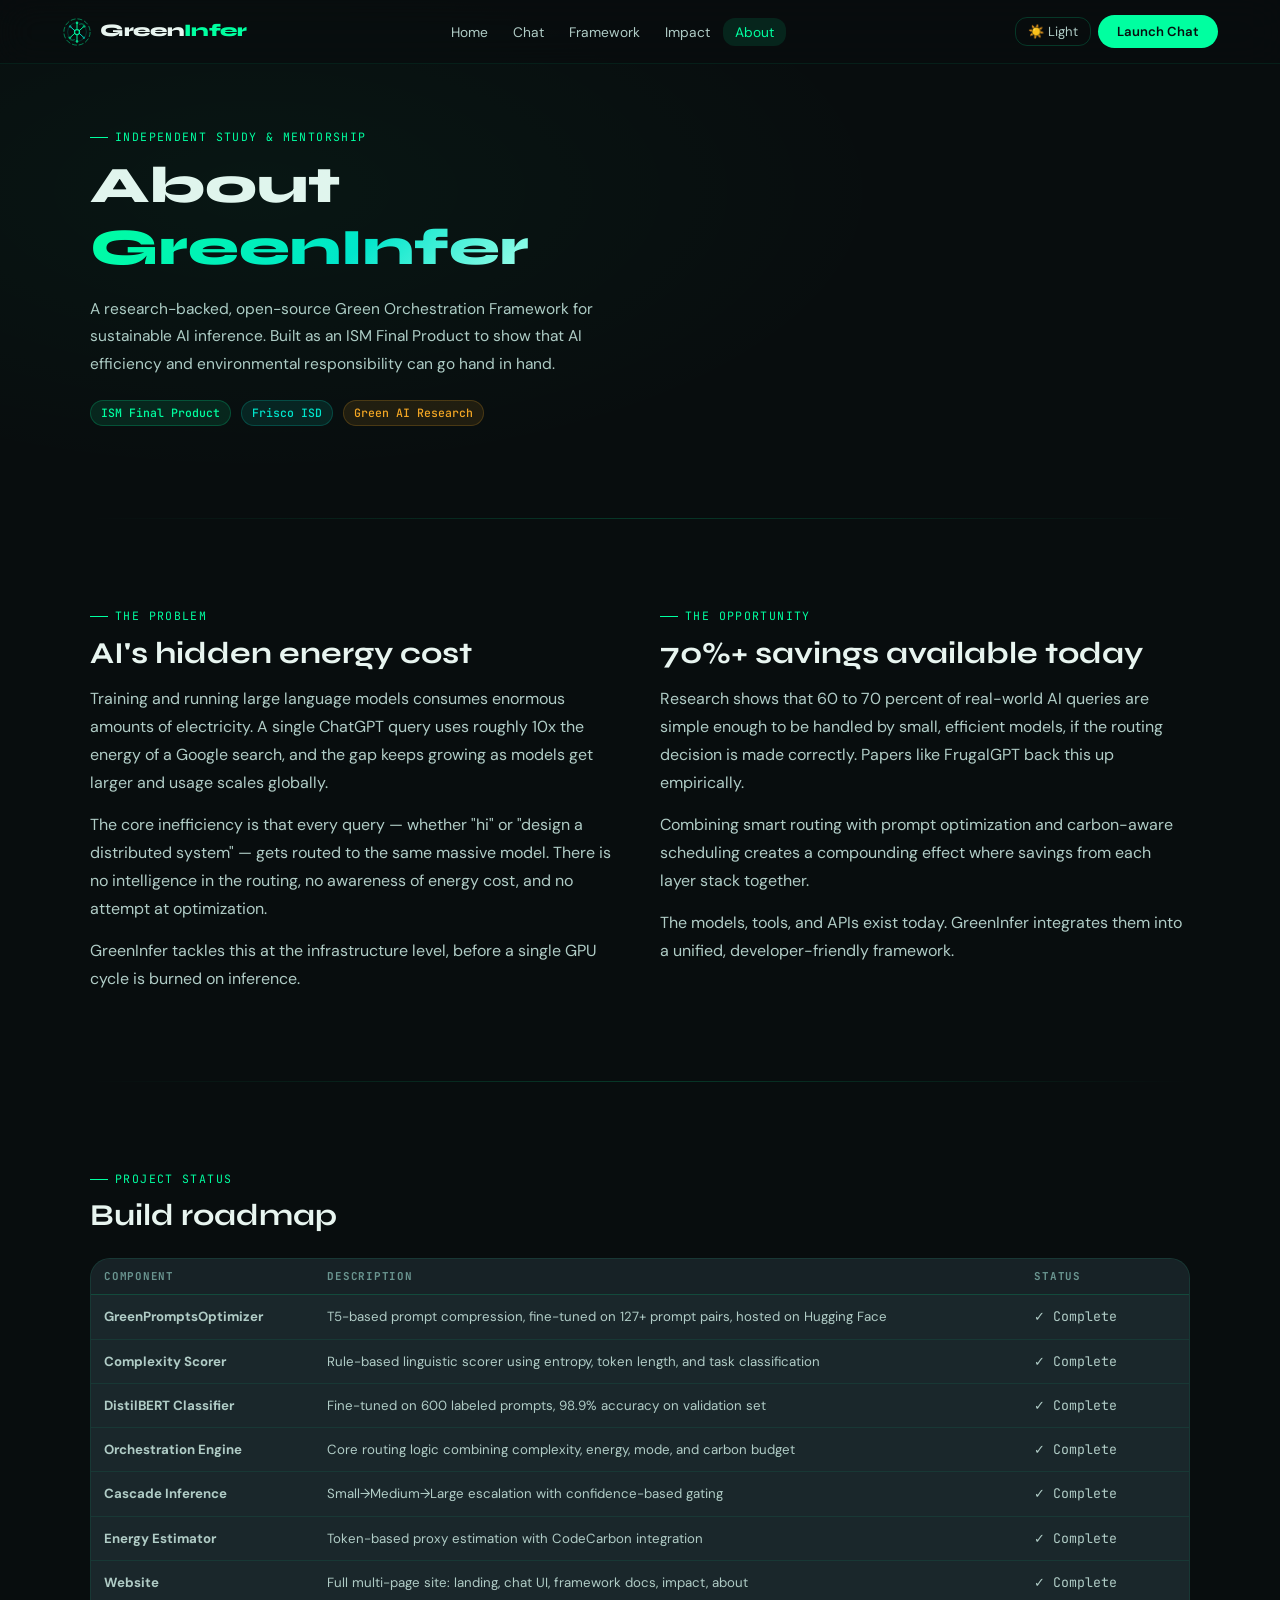
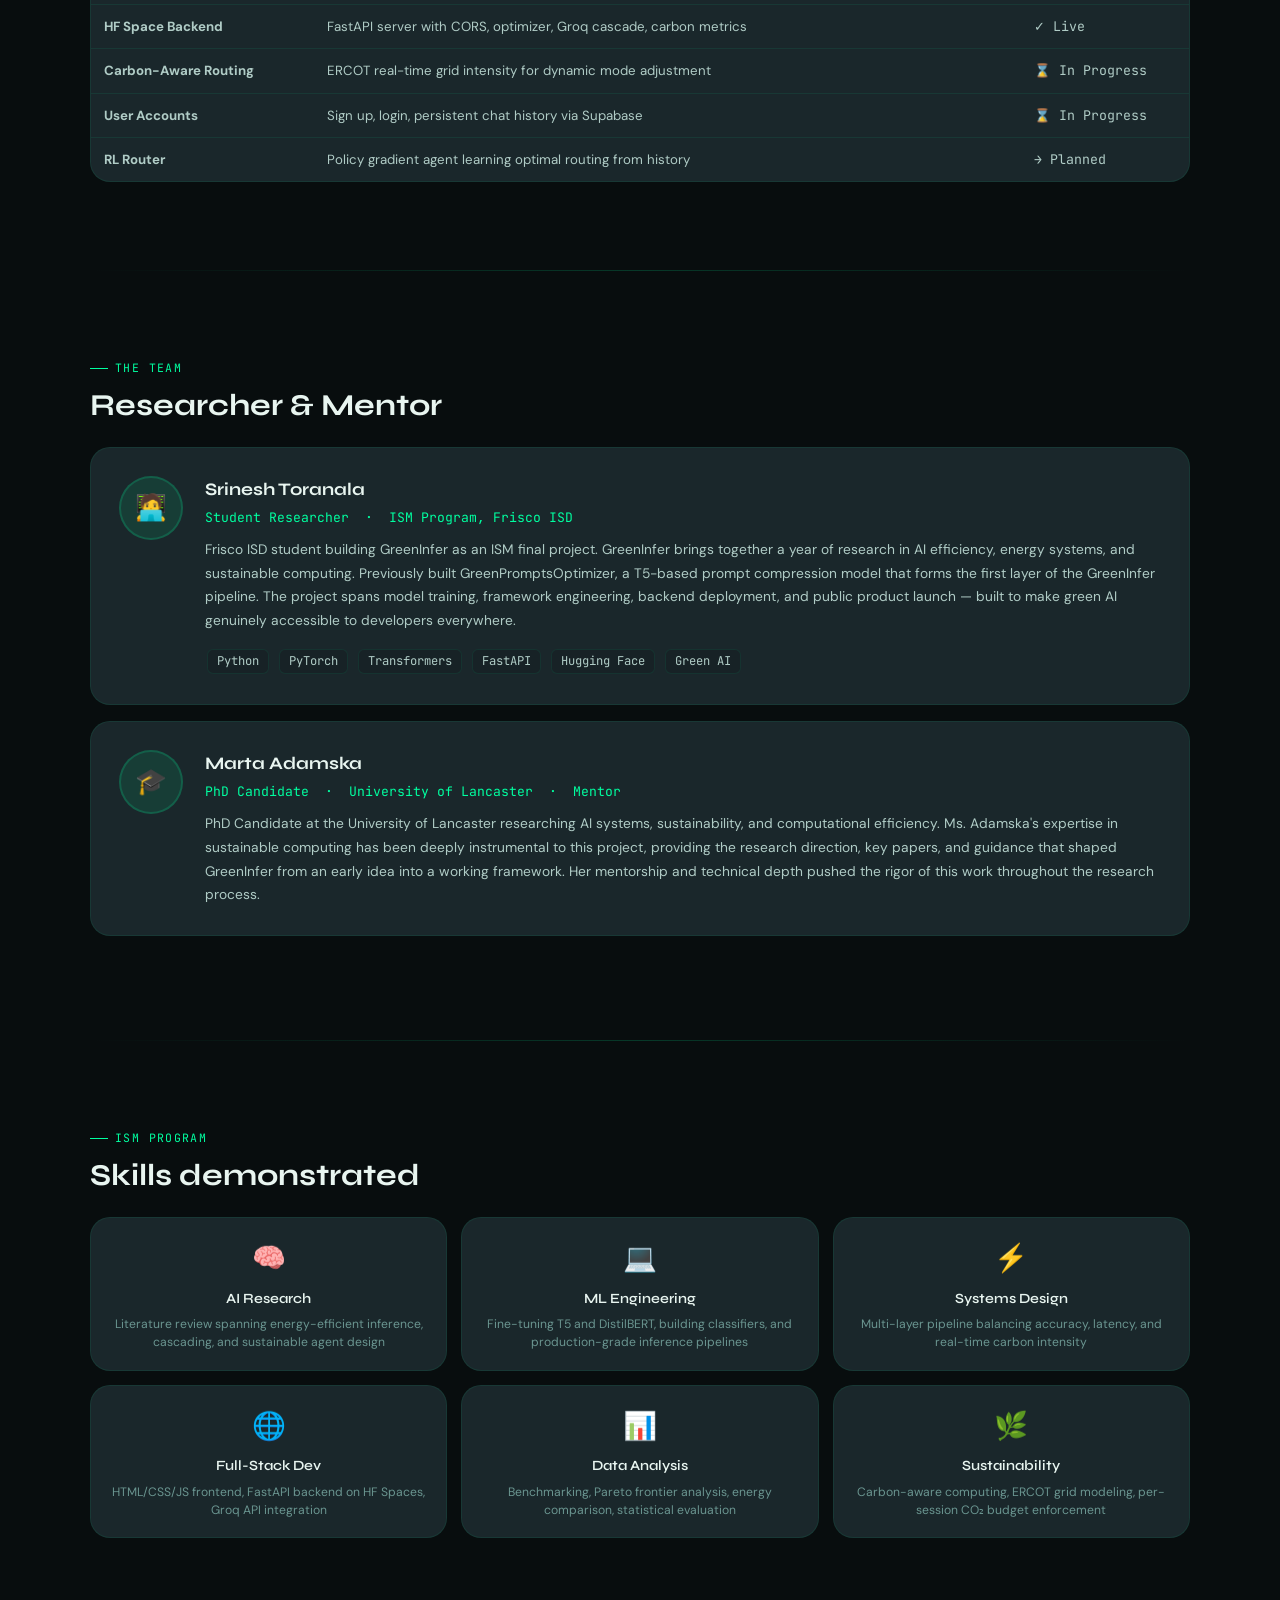
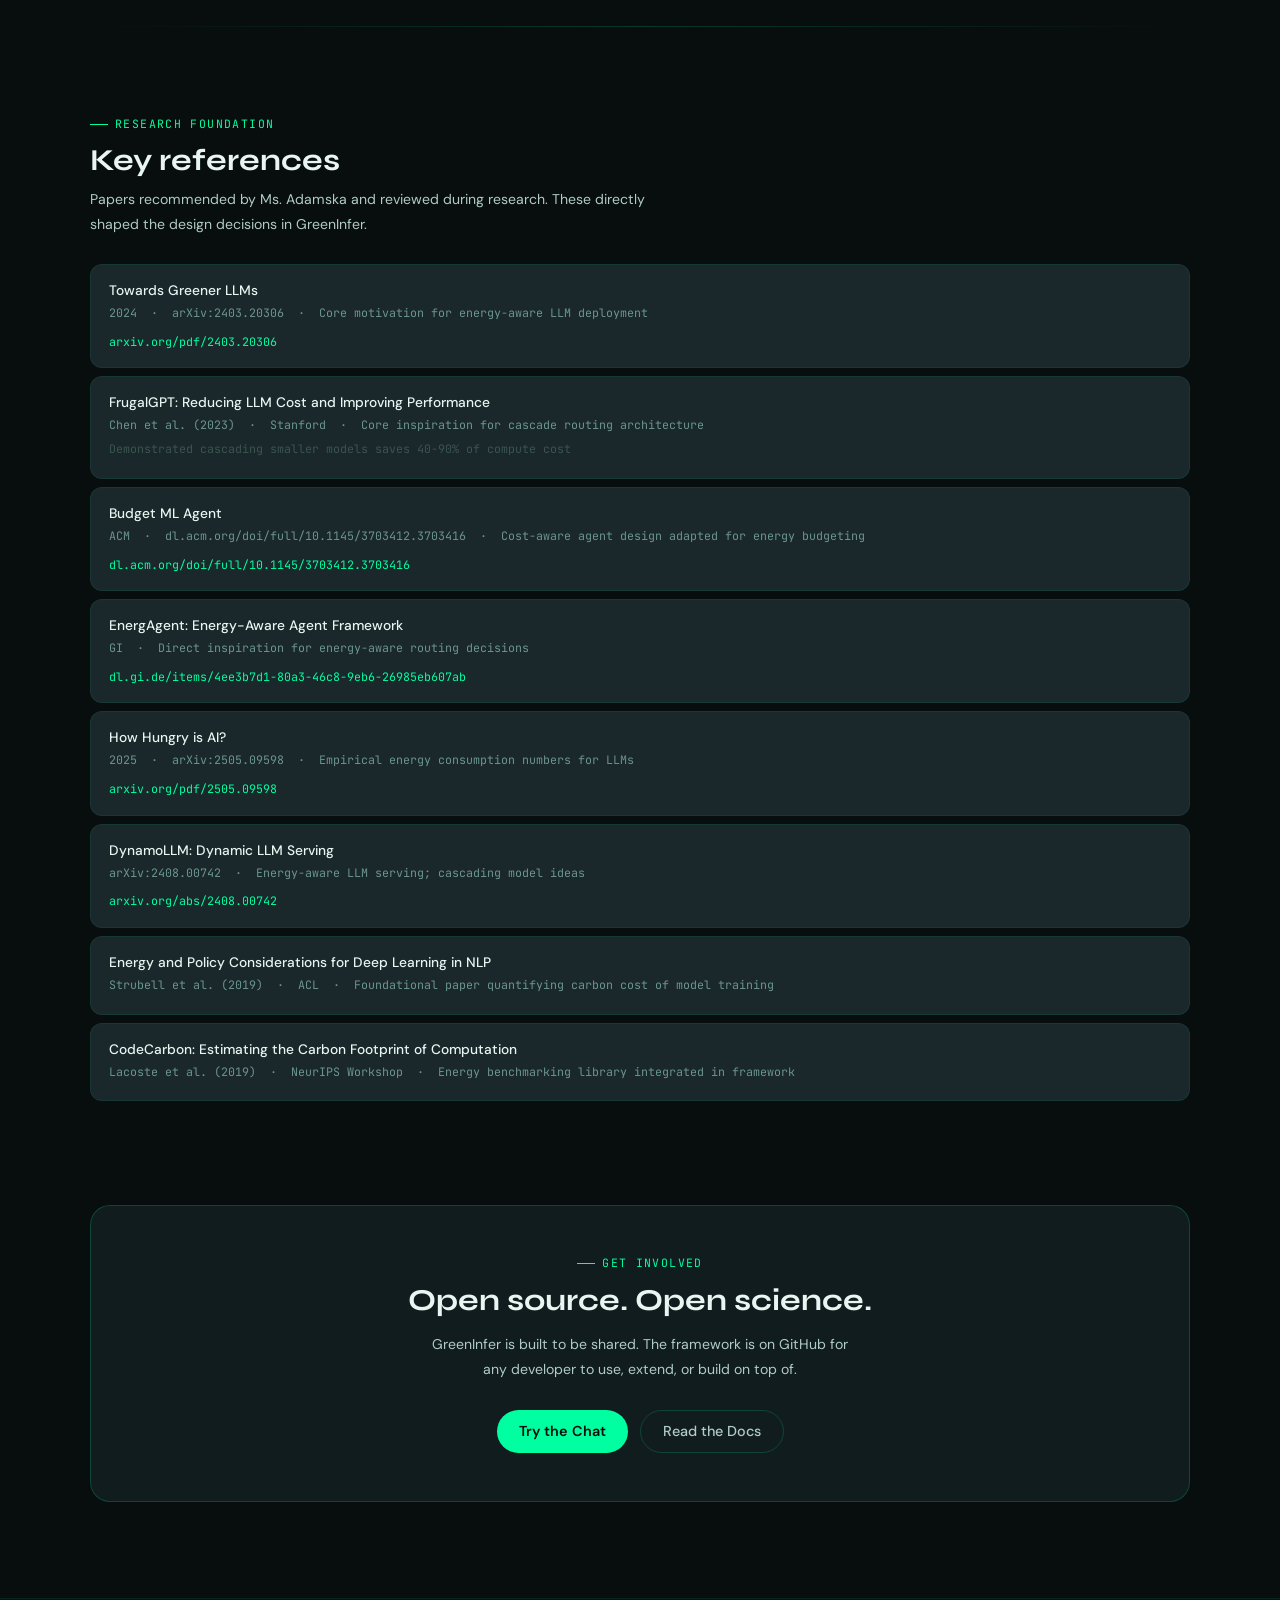
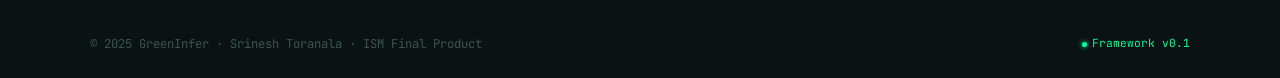
==== commit cf25eaec: "Add CSS styles for navigation buttons and layout" ====
--- a/docs/about/index.html
+++ b/docs/about/index.html
@@ -7,6 +7,8 @@
   <style>
 @import url('https://fonts.googleapis.com/css2?family=Syne:wght@400;600;700;800&family=DM+Sans:ital,opsz,wght@0,9..40,300;0,9..40,400;0,9..40,500;1,9..40,300&family=JetBrains+Mono:wght@300;400;500&display=swap');
 
+.nav-right { min-width: 240px; justify-content: flex-end; }
+.nbtn-g    { min-width: 120px; justify-content: center; }
 :root {
   --void:#080d0e; --deep:#0b1214; --surface:#111c1e; --raised:#172226; --card:#1a272b;
   --b0:rgba(0,255,160,.08); --b1:rgba(0,255,160,.18);
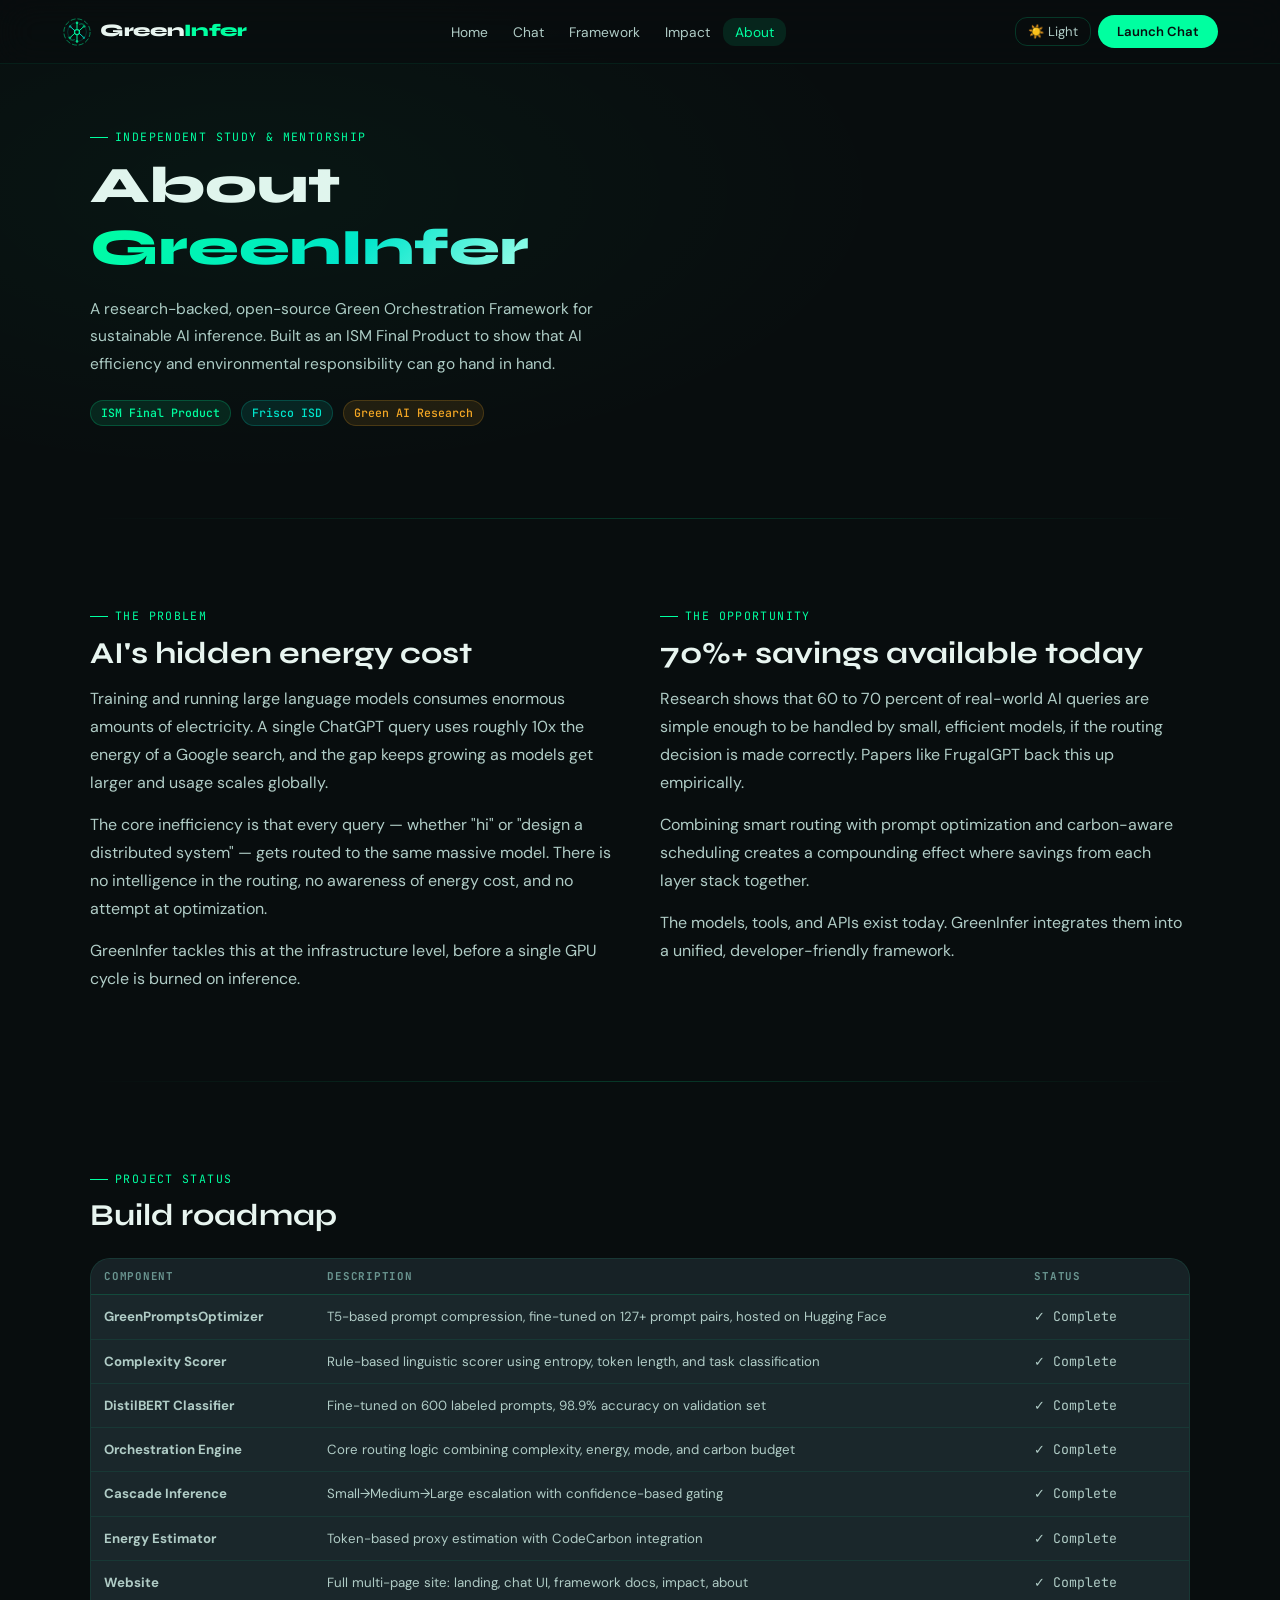
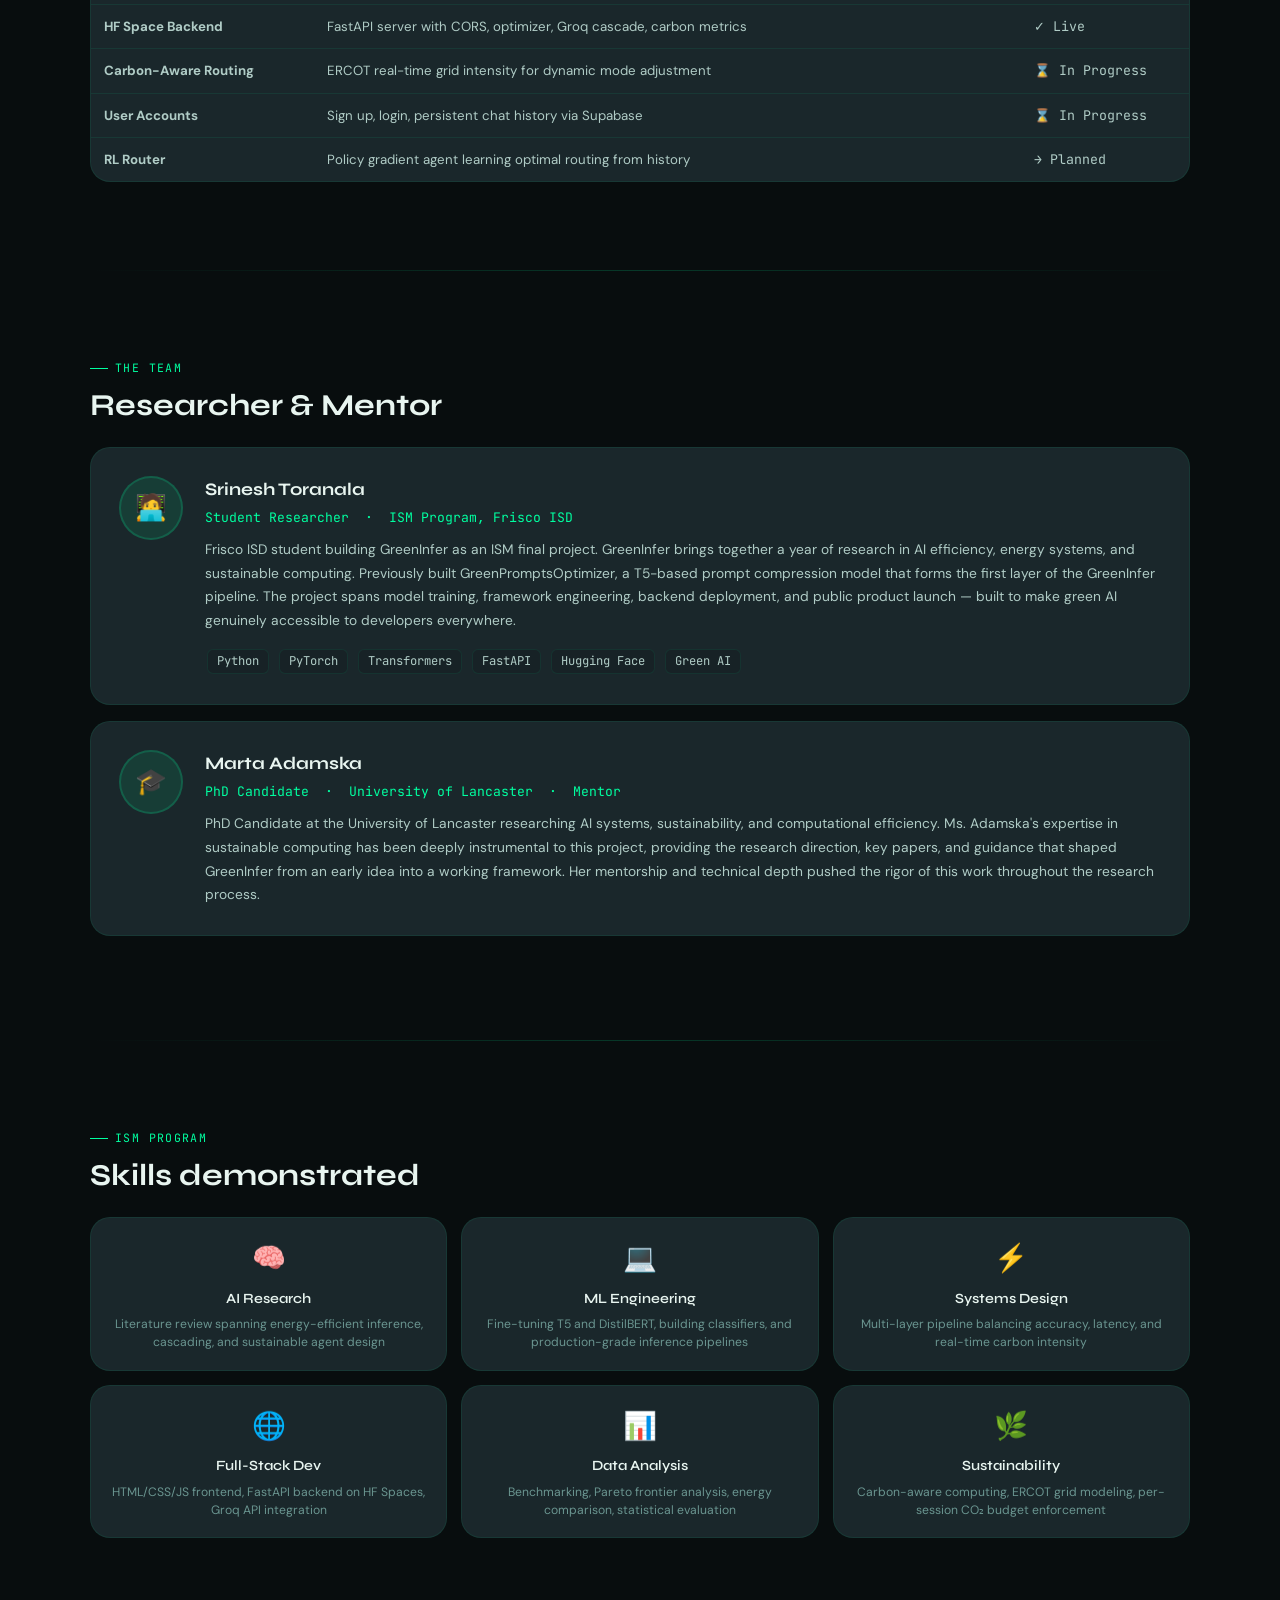
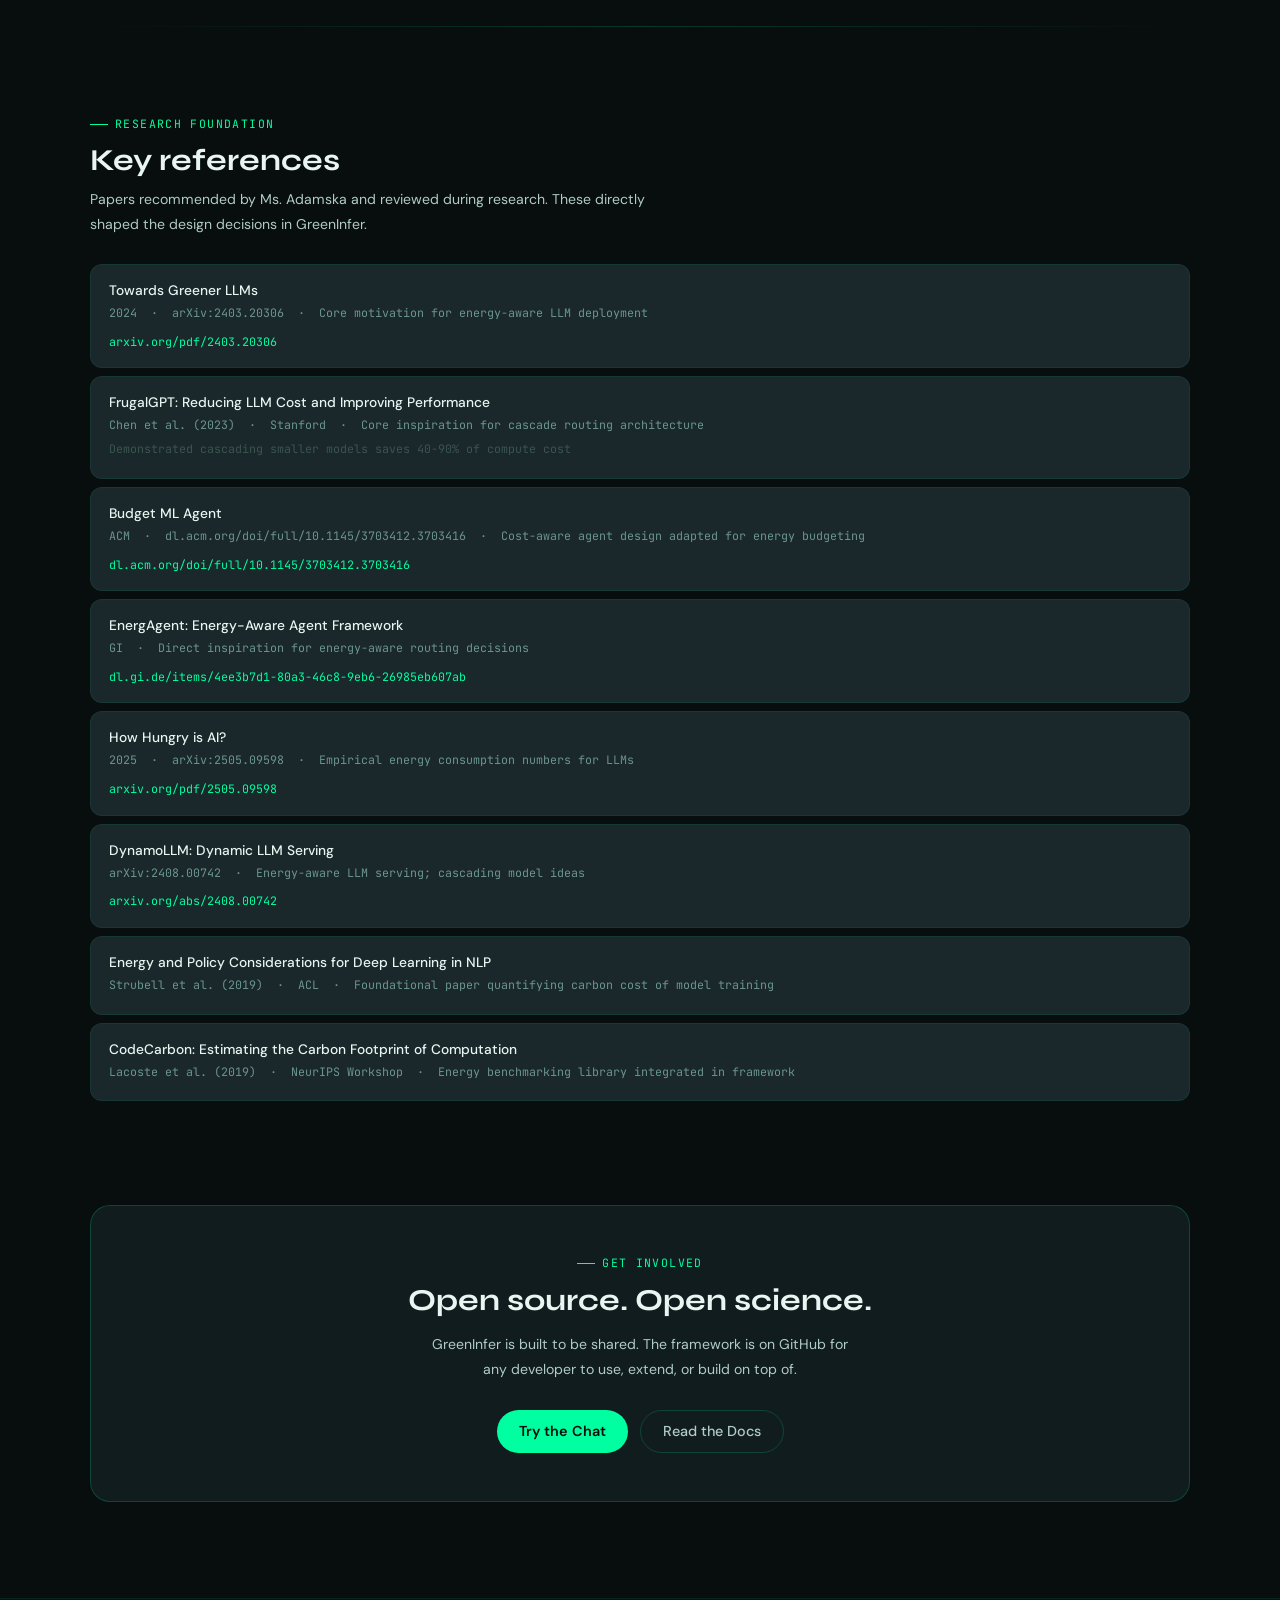
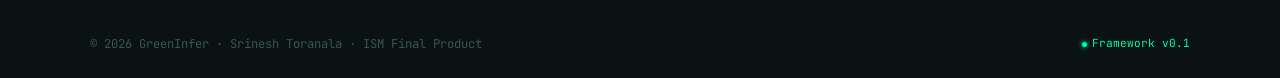
==== commit 4a633e8c: "Fix relative links, tab titles, favicon, footer year" ====
--- a/docs/about/index.html
+++ b/docs/about/index.html
@@ -3,7 +3,7 @@
 <head>
   <meta charset="UTF-8"/>
   <meta name="viewport" content="width=device-width, initial-scale=1.0"/>
-  <title>GreenInfer — About the Project</title>
+  <title>GreenInfer | About the Project</title>
   <style>
 @import url('https://fonts.googleapis.com/css2?family=Syne:wght@400;600;700;800&family=DM+Sans:ital,opsz,wght@0,9..40,300;0,9..40,400;0,9..40,500;1,9..40,300&family=JetBrains+Mono:wght@300;400;500&display=swap');
 
@@ -134,25 +134,26 @@
 footer { background:var(--deep); border-top:1px solid var(--b0); padding:36px 22px 24px; margin-top:48px; transition:background .25s; }
 .foot-btm { max-width:1100px; margin:0 auto; display:flex; justify-content:space-between; align-items:center; font-size:.76rem; color:var(--t4); font-family:var(--fm); }
   </style>
+  <link rel="icon" href="../logo.svg" type="image/svg+xml"/>
 </head>
 <body>
 
 <nav class="site-nav">
   <div class="nav-in">
-    <a href="/" class="nav-logo"><img src="/logo.svg" alt="GreenInfer"/><span class="nav-logo-txt">Green<span>Infer</span></span></a>
+    <a href="../" class="nav-logo"><img src="../logo.svg" alt="GreenInfer"/><span class="nav-logo-txt">Green<span>Infer</span></span></a>
     <ul class="nav-links">
-      <li><a href="/">Home</a></li><li><a href="/chat">Chat</a></li><li><a href="/framework">Framework</a></li>
-      <li><a href="/impact">Impact</a></li><li><a href="/about" class="active">About</a></li>
+      <li><a href="../">Home</a></li><li><a href="../chat/">Chat</a></li><li><a href="../framework/">Framework</a></li>
+      <li><a href="../impact/">Impact</a></li><li><a href="../about/" class="active">About</a></li>
     </ul>
     <div class="nav-right">
       <button class="nbtn" id="theme-btn">&#9728;&#65039; Light</button>
-      <a href="/chat" class="nbtn nbtn-g">Launch Chat</a>
+      <a href="../chat/" class="nbtn nbtn-g">Launch Chat</a>
     </div>
     <button class="nav-mobile" id="nav-toggle"><svg width="19" height="19" viewBox="0 0 22 22" fill="currentColor"><rect y="3" width="22" height="2" rx="1"/><rect y="10" width="22" height="2" rx="1"/><rect y="17" width="22" height="2" rx="1"/></svg></button>
   </div>
 </nav>
 <div class="nav-mob-menu" id="mob-menu">
-  <a href="/">Home</a><a href="/chat">Chat</a><a href="/framework">Framework</a><a href="/impact">Impact</a><a href="/about">About</a>
+  <a href="../">Home</a><a href="../chat/">Chat</a><a href="../framework/">Framework</a><a href="../impact/">Impact</a><a href="../about/">About</a>
 </div>
 
 <section class="about-hero">
@@ -291,8 +292,8 @@
       <h2 style="margin-bottom:14px;">Open source. Open science.</h2>
       <p style="max-width:440px;margin:0 auto 28px;font-size:.88rem;">GreenInfer is built to be shared. The framework is on GitHub for any developer to use, extend, or build on top of.</p>
       <div style="display:flex;gap:12px;justify-content:center;flex-wrap:wrap;">
-        <a href="/chat" style="display:inline-flex;align-items:center;gap:7px;padding:9px 22px;border-radius:var(--r4);font-size:.9rem;font-weight:600;font-family:var(--fb);background:var(--g);color:#080d0e;border:none;cursor:pointer;transition:all .2s;text-decoration:none;">Try the Chat</a>
-        <a href="/framework" style="display:inline-flex;align-items:center;gap:7px;padding:9px 22px;border-radius:var(--r4);font-size:.9rem;font-weight:500;font-family:var(--fb);background:transparent;color:var(--t2);border:1px solid var(--b1);cursor:pointer;transition:all .2s;text-decoration:none;">Read the Docs</a>
+        <a href="../chat/" style="display:inline-flex;align-items:center;gap:7px;padding:9px 22px;border-radius:var(--r4);font-size:.9rem;font-weight:600;font-family:var(--fb);background:var(--g);color:#080d0e;border:none;cursor:pointer;transition:all .2s;text-decoration:none;">Try the Chat</a>
+        <a href="../framework/" style="display:inline-flex;align-items:center;gap:7px;padding:9px 22px;border-radius:var(--r4);font-size:.9rem;font-weight:500;font-family:var(--fb);background:transparent;color:var(--t2);border:1px solid var(--b1);cursor:pointer;transition:all .2s;text-decoration:none;">Read the Docs</a>
       </div>
     </div>
   </div>
@@ -300,7 +301,7 @@
 
 <footer>
   <div class="foot-btm">
-    <span>&#169; 2025 GreenInfer &middot; Srinesh Toranala &middot; ISM Final Product</span>
+    <span>&#169; 2026 GreenInfer &middot; Srinesh Toranala &middot; ISM Final Product</span>
     <span class="live-dot">Framework v0.1</span>
   </div>
 </footer>
@@ -311,7 +312,7 @@
 });
 function setActiveNav() {
   document.querySelectorAll('.nav-links a').forEach(a => {
-    if (a.getAttribute('href') === '/about') a.classList.add('active');
+    if (a.getAttribute('href') === '../about/') a.classList.add('active');
   });
 }
 function initTheme() {
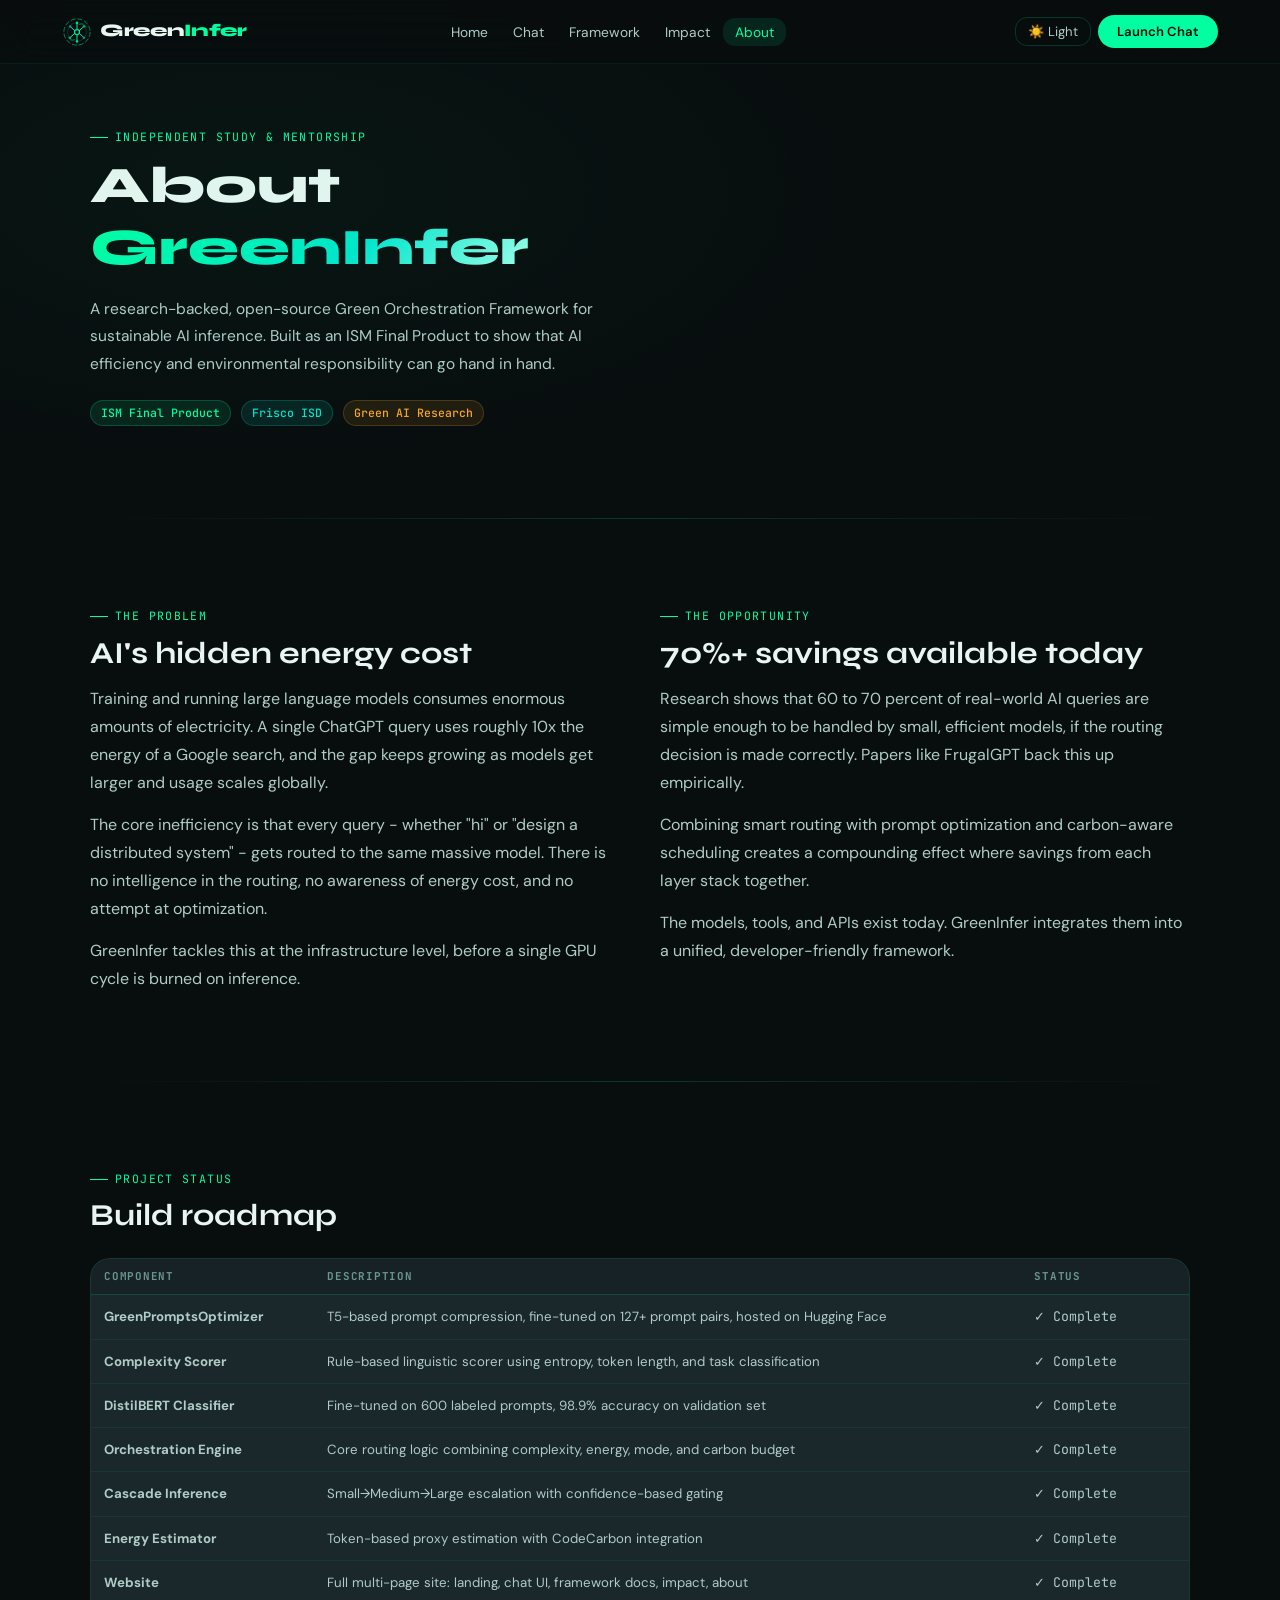
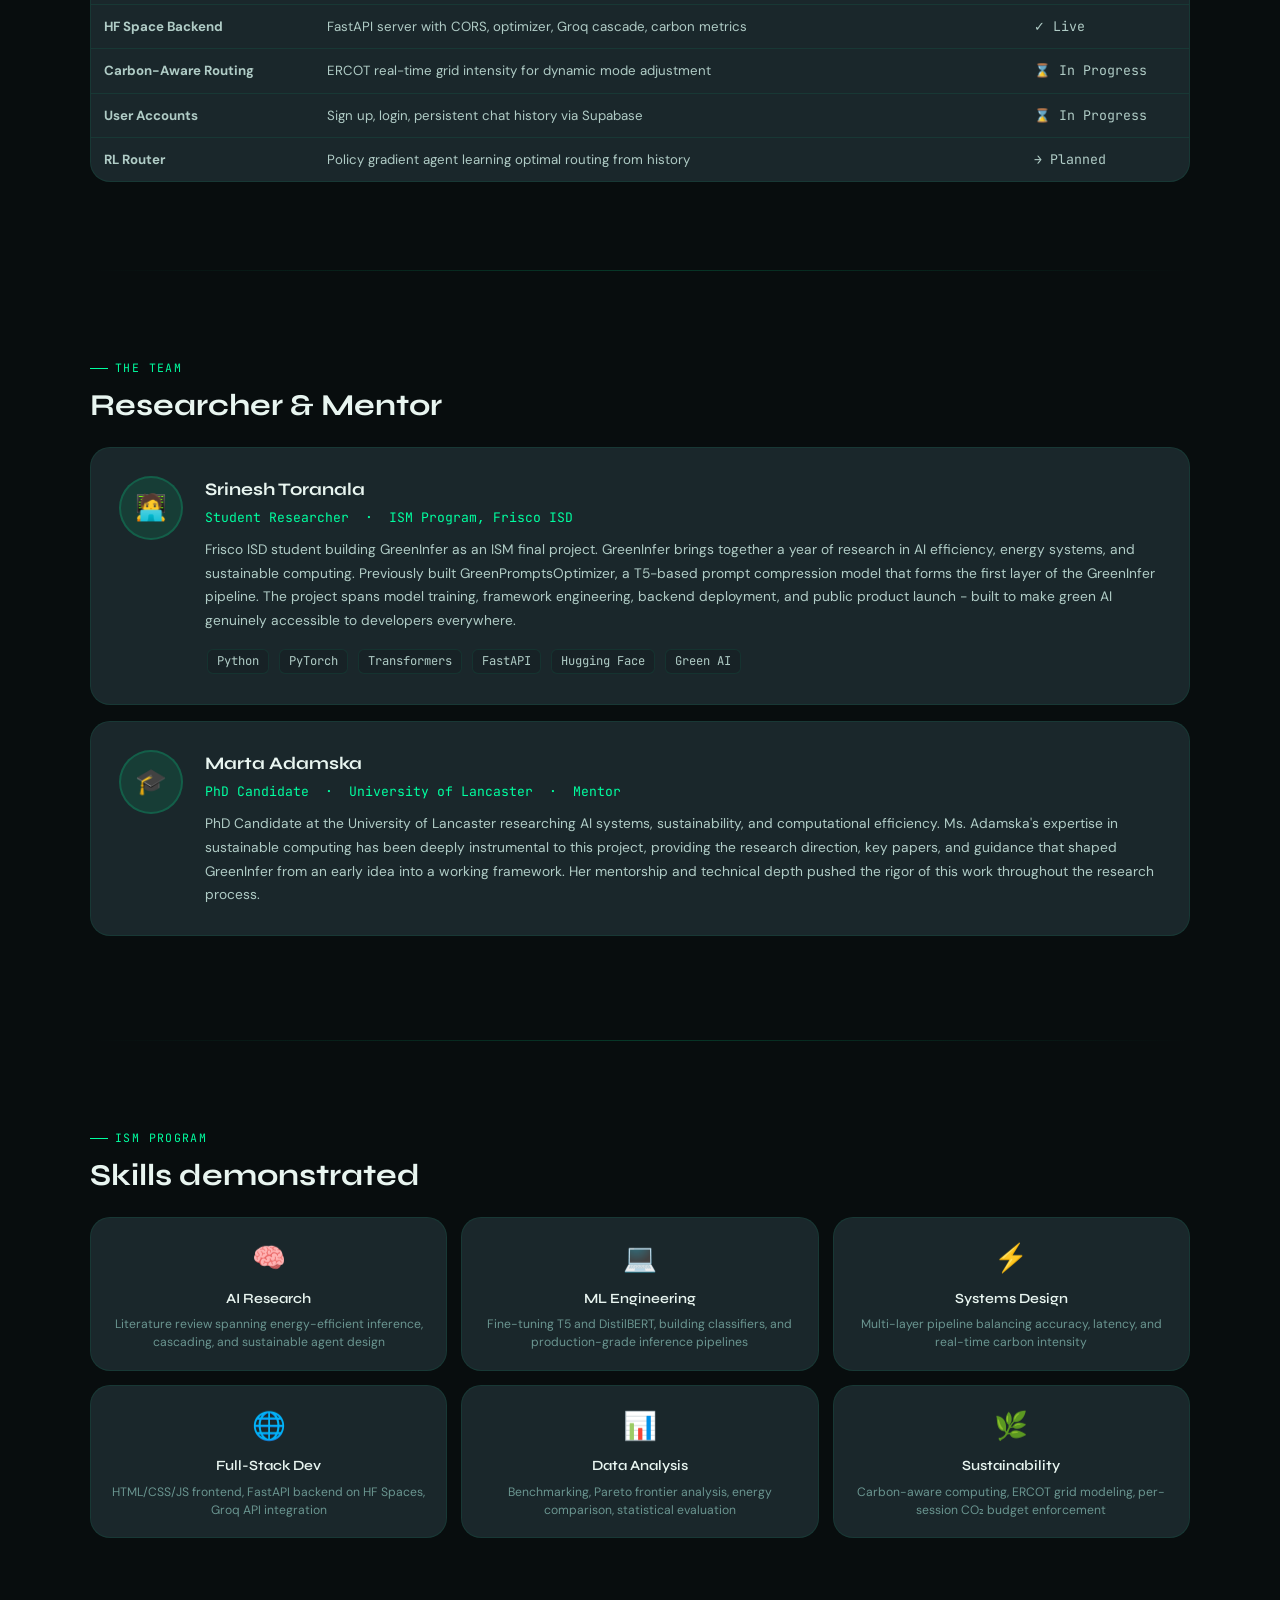
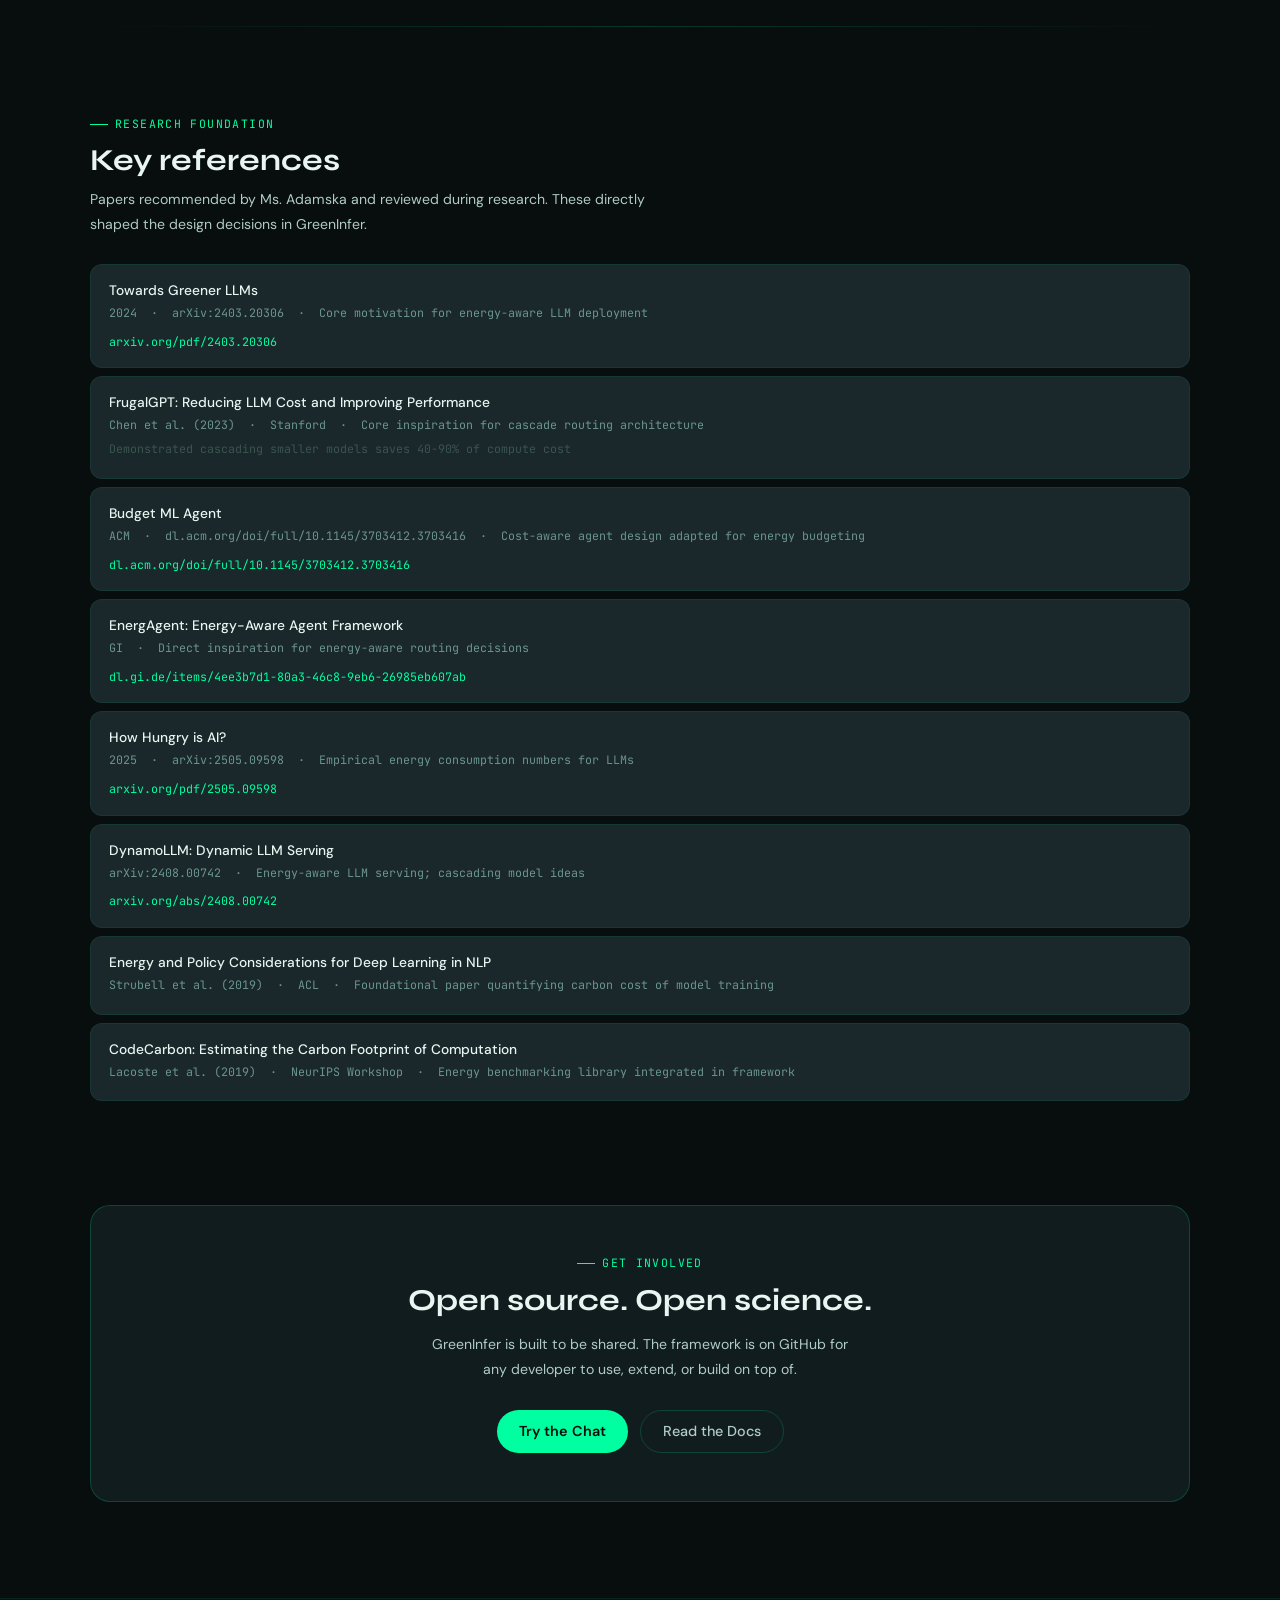
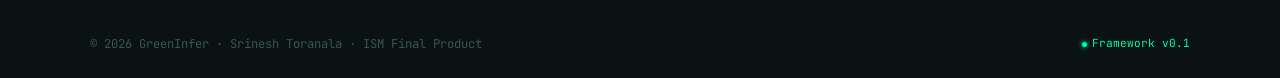
==== commit 68e63a28: "Fix punctuation in index.html" ====
--- a/docs/about/index.html
+++ b/docs/about/index.html
@@ -179,7 +179,7 @@
         <div class="section-eyebrow">The Problem</div>
         <h2 style="margin-bottom:14px;">AI's hidden energy cost</h2>
         <p style="margin-bottom:14px;">Training and running large language models consumes enormous amounts of electricity. A single ChatGPT query uses roughly 10x the energy of a Google search, and the gap keeps growing as models get larger and usage scales globally.</p>
-        <p style="margin-bottom:14px;">The core inefficiency is that every query — whether "hi" or "design a distributed system" — gets routed to the same massive model. There is no intelligence in the routing, no awareness of energy cost, and no attempt at optimization.</p>
+        <p style="margin-bottom:14px;">The core inefficiency is that every query - whether "hi" or "design a distributed system" - gets routed to the same massive model. There is no intelligence in the routing, no awareness of energy cost, and no attempt at optimization.</p>
         <p>GreenInfer tackles this at the infrastructure level, before a single GPU cycle is burned on inference.</p>
       </div>
       <div>
@@ -231,7 +231,7 @@
       <div>
         <div class="person-name">Srinesh Toranala</div>
         <div class="person-role">Student Researcher &nbsp;&#183;&nbsp; ISM Program, Frisco ISD</div>
-        <p class="person-bio">Frisco ISD student building GreenInfer as an ISM final project. GreenInfer brings together a year of research in AI efficiency, energy systems, and sustainable computing. Previously built GreenPromptsOptimizer, a T5-based prompt compression model that forms the first layer of the GreenInfer pipeline. The project spans model training, framework engineering, backend deployment, and public product launch — built to make green AI genuinely accessible to developers everywhere.</p>
+        <p class="person-bio">Frisco ISD student building GreenInfer as an ISM final project. GreenInfer brings together a year of research in AI efficiency, energy systems, and sustainable computing. Previously built GreenPromptsOptimizer, a T5-based prompt compression model that forms the first layer of the GreenInfer pipeline. The project spans model training, framework engineering, backend deployment, and public product launch - built to make green AI genuinely accessible to developers everywhere.</p>
         <div style="margin-top:14px;display:flex;gap:6px;flex-wrap:wrap;">
           <span class="tag">Python</span><span class="tag">PyTorch</span><span class="tag">Transformers</span><span class="tag">FastAPI</span><span class="tag">Hugging Face</span><span class="tag">Green AI</span>
         </div>
